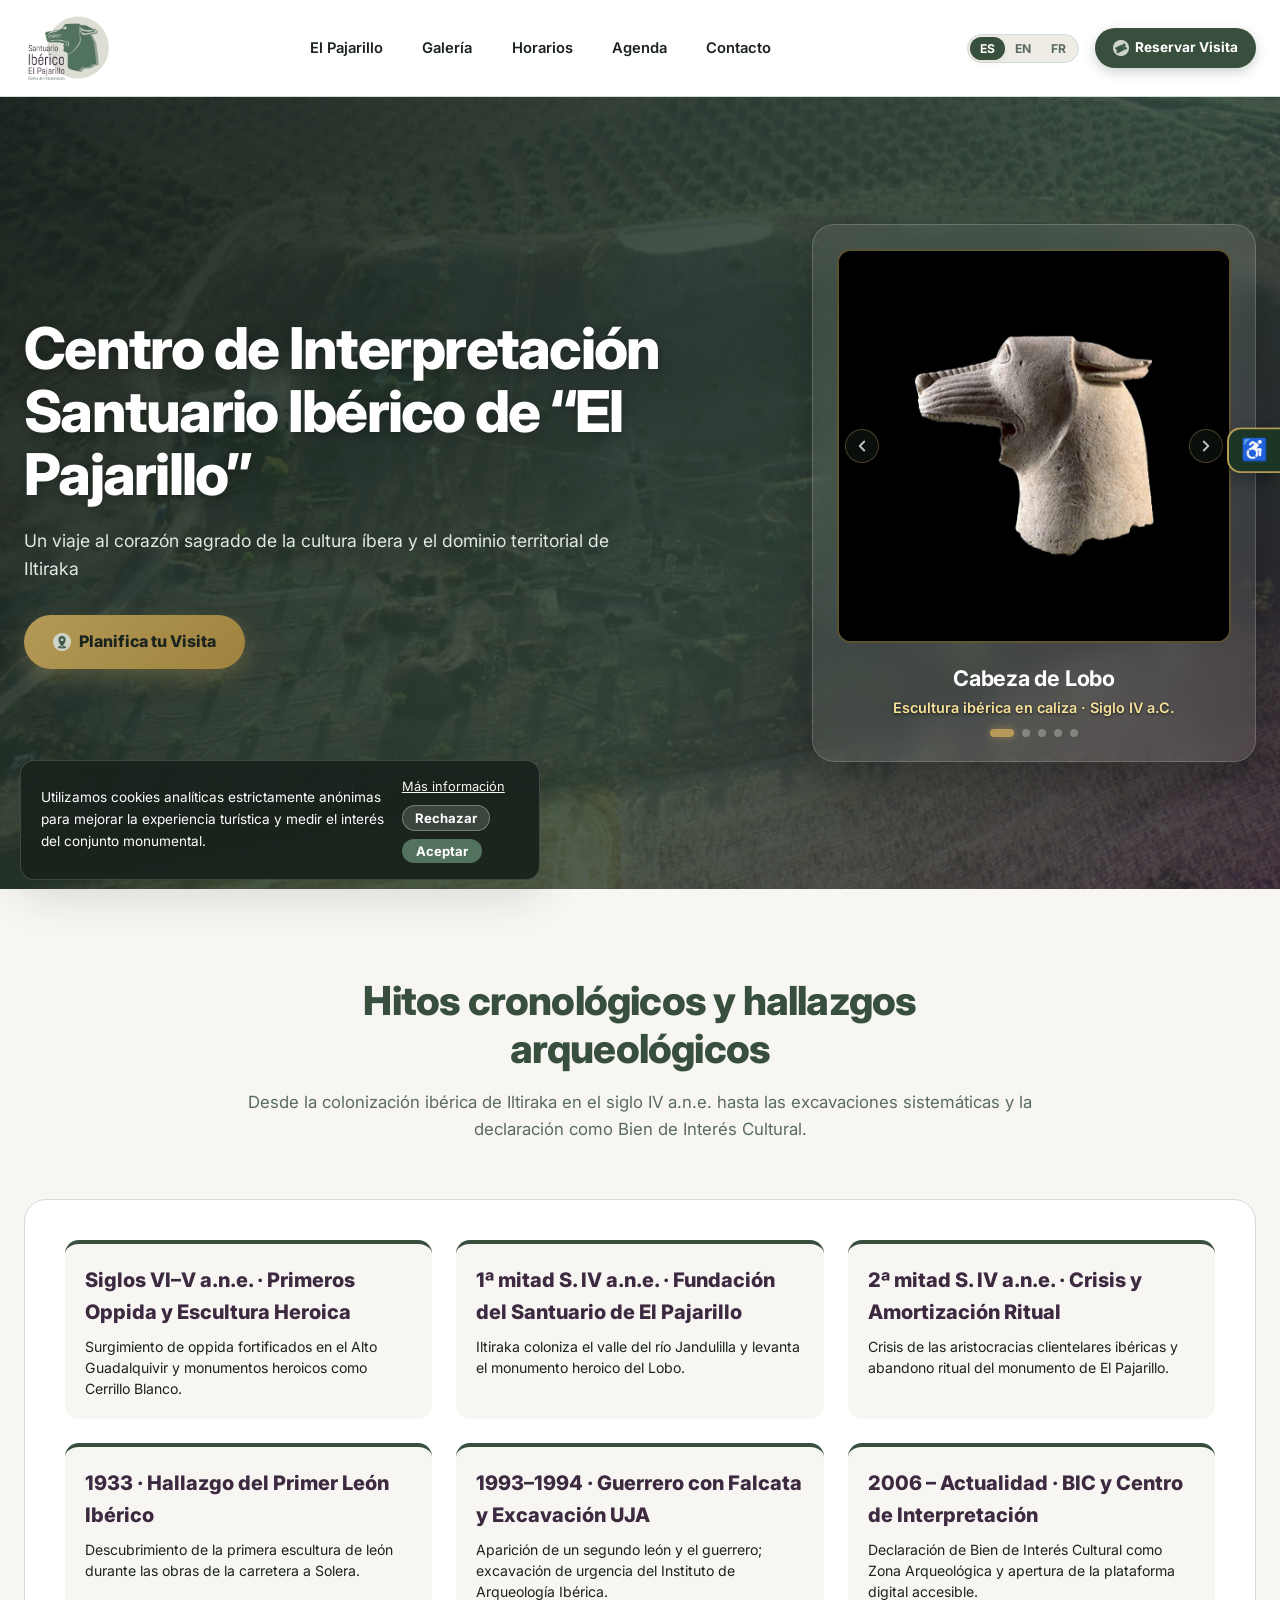
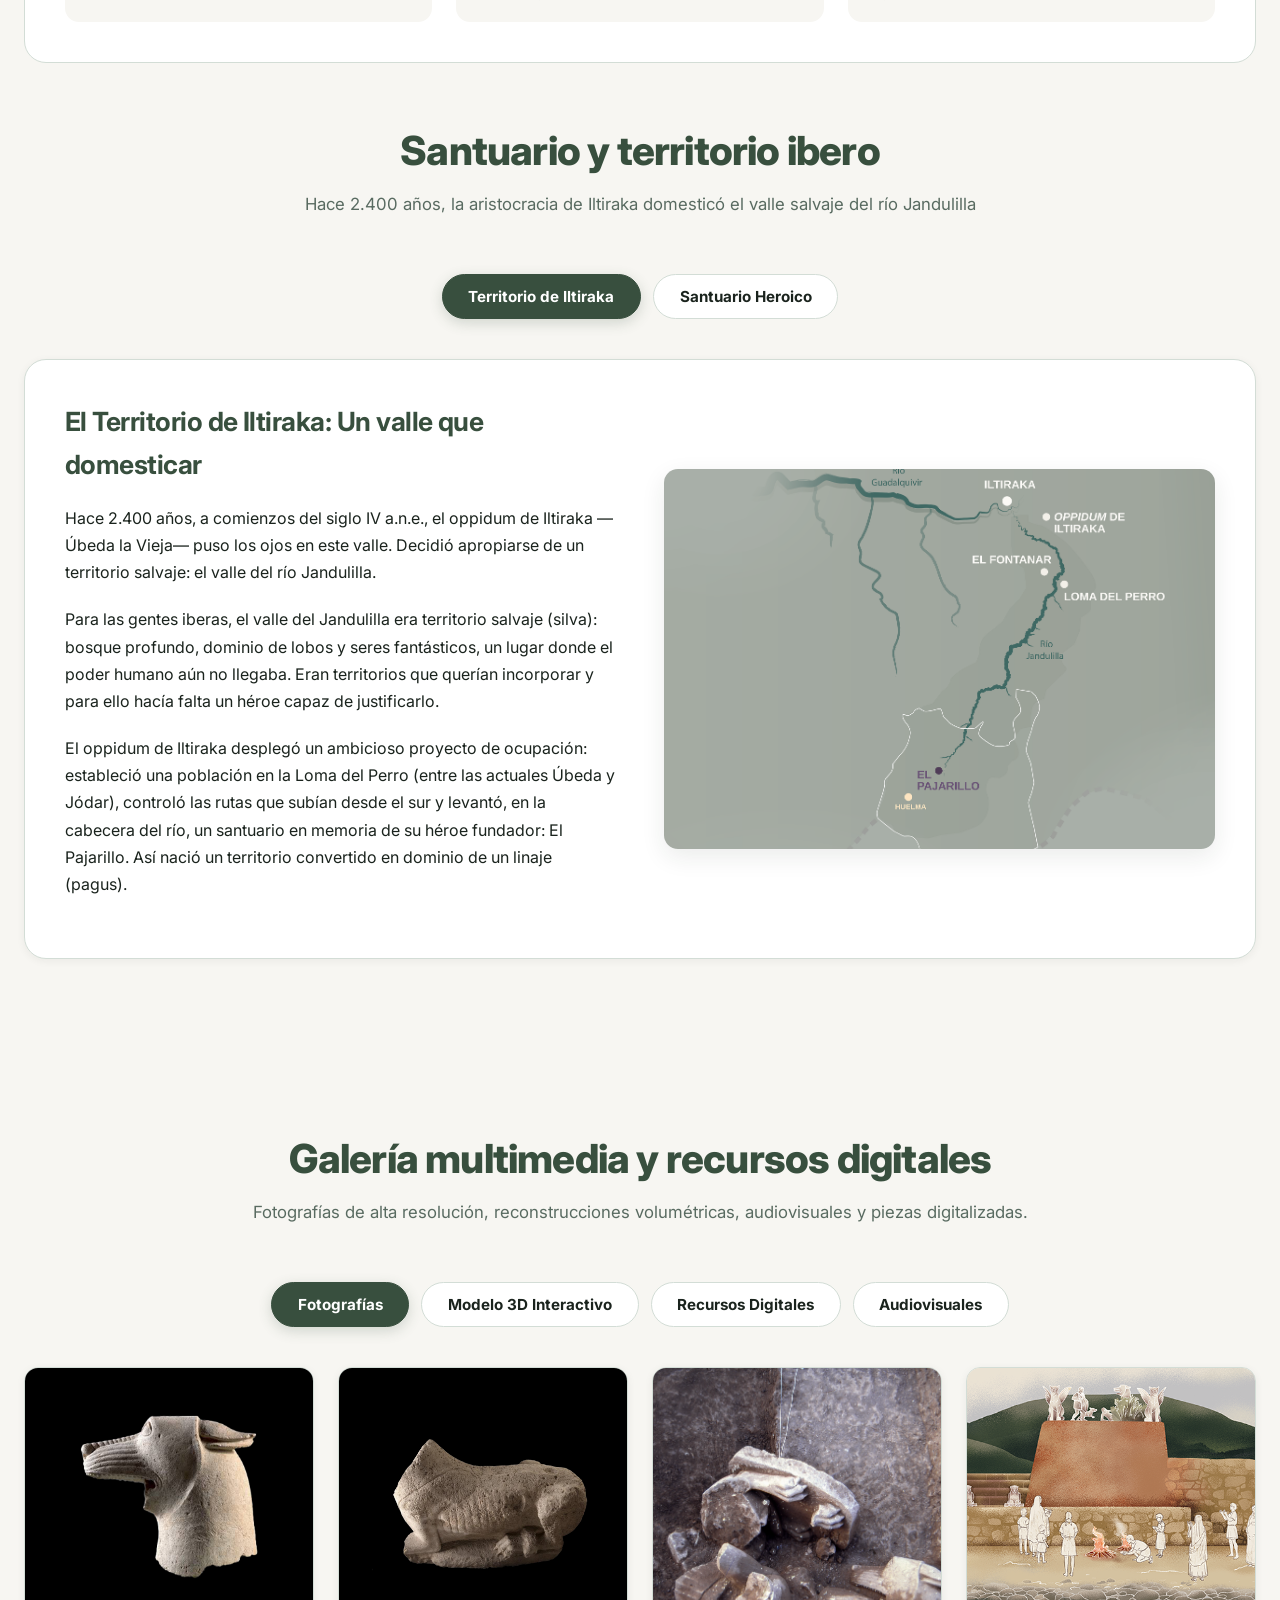
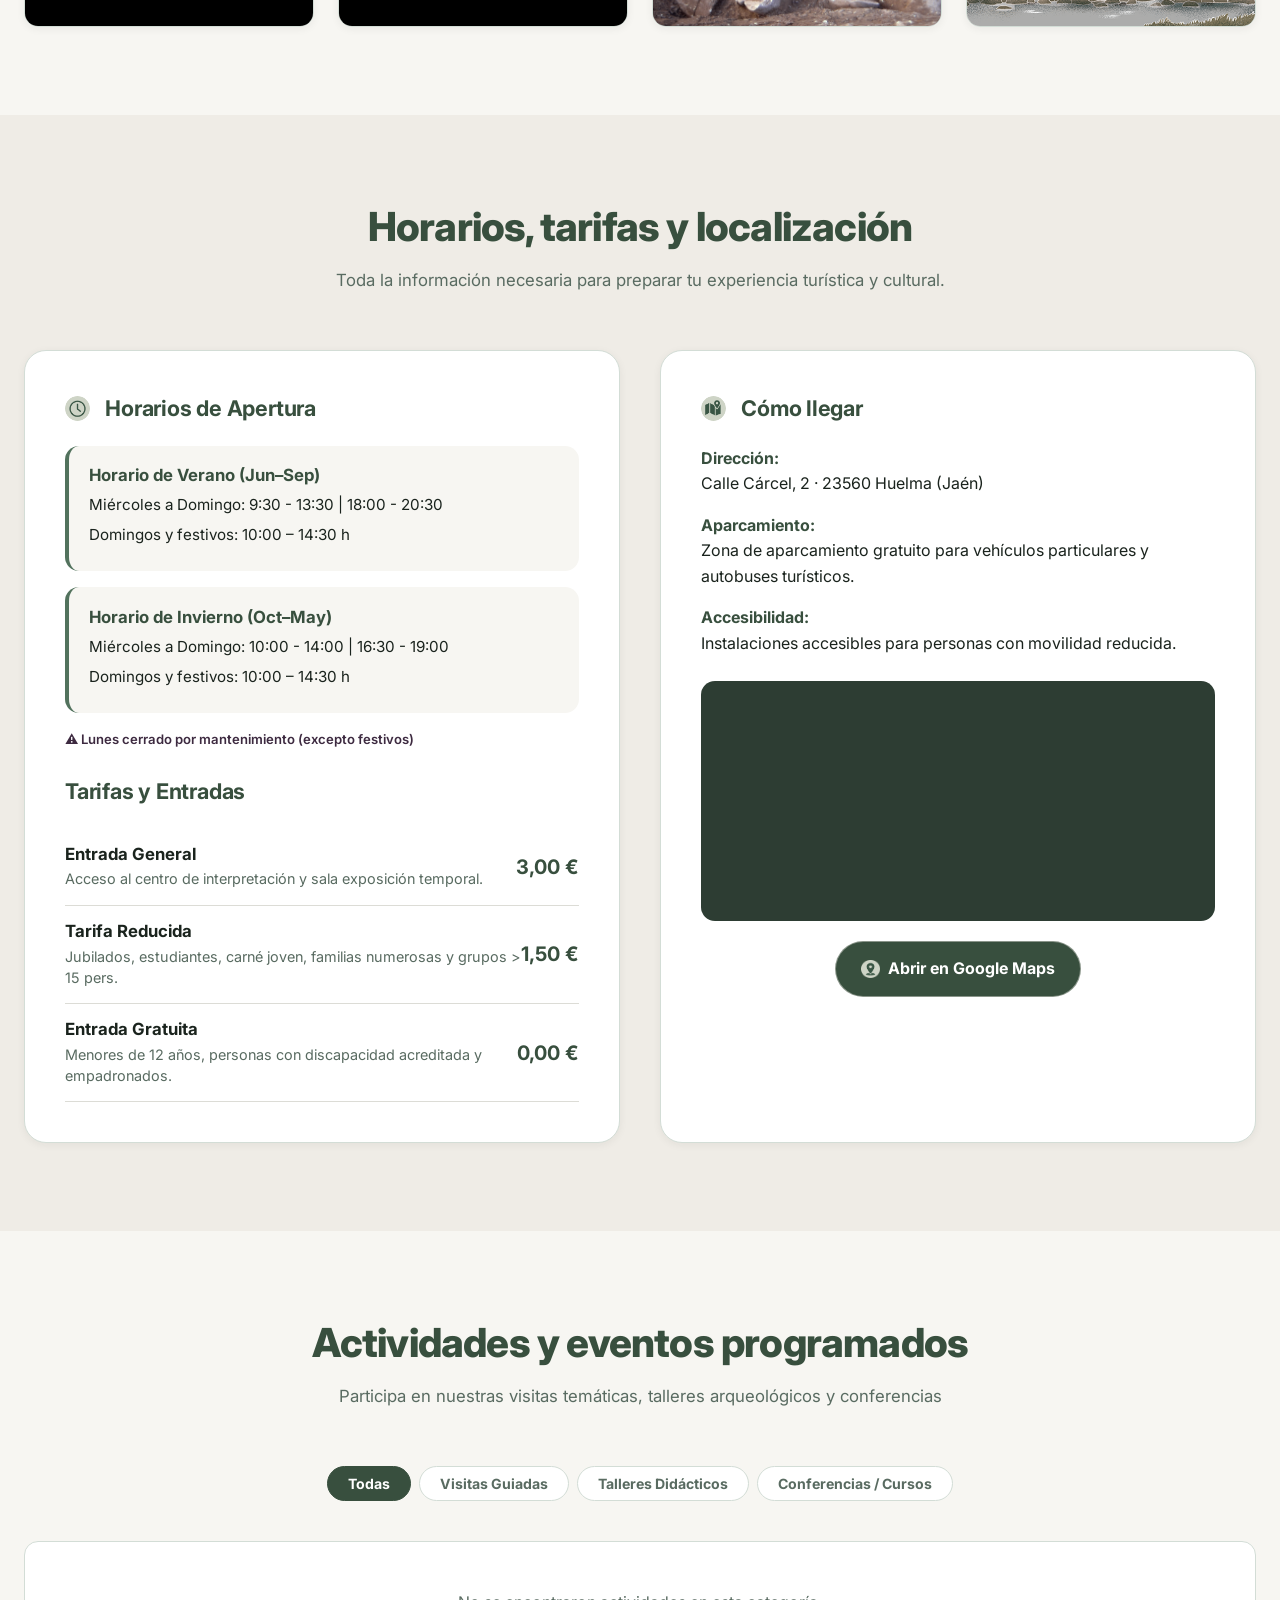
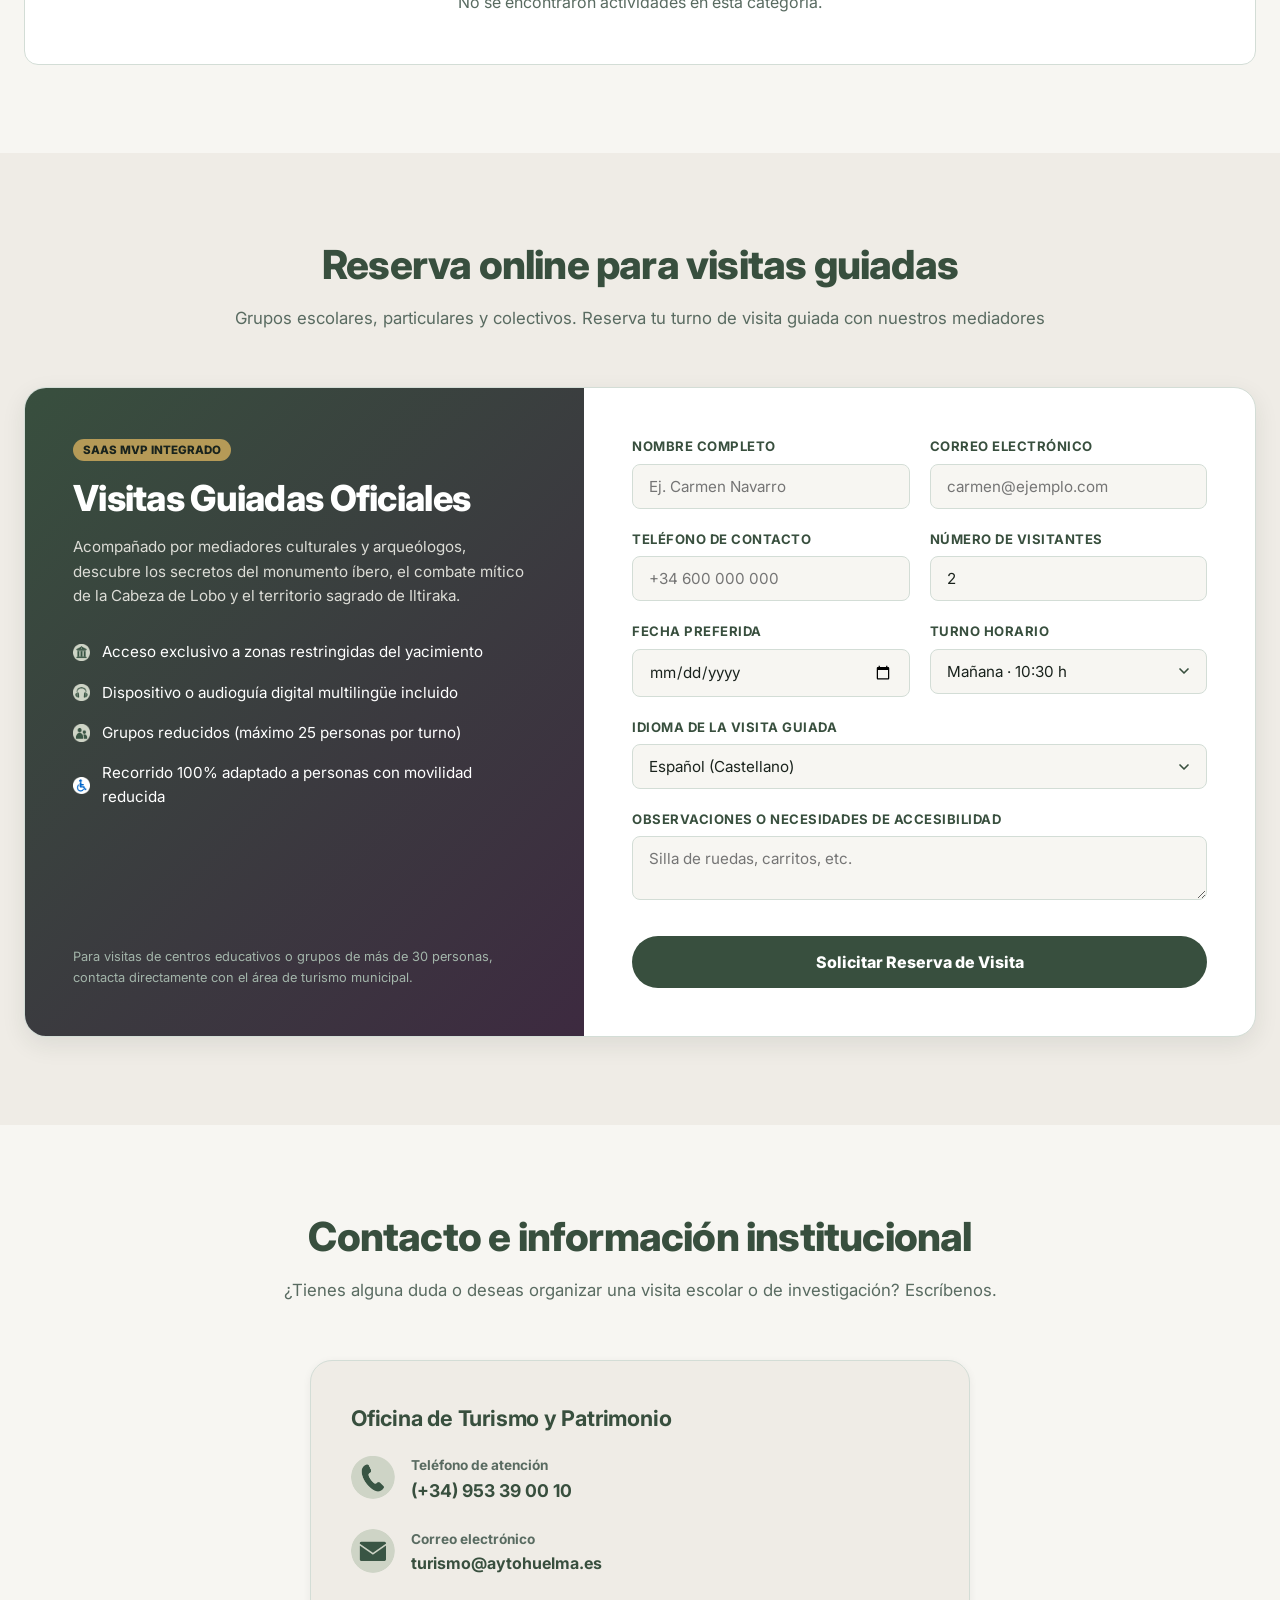
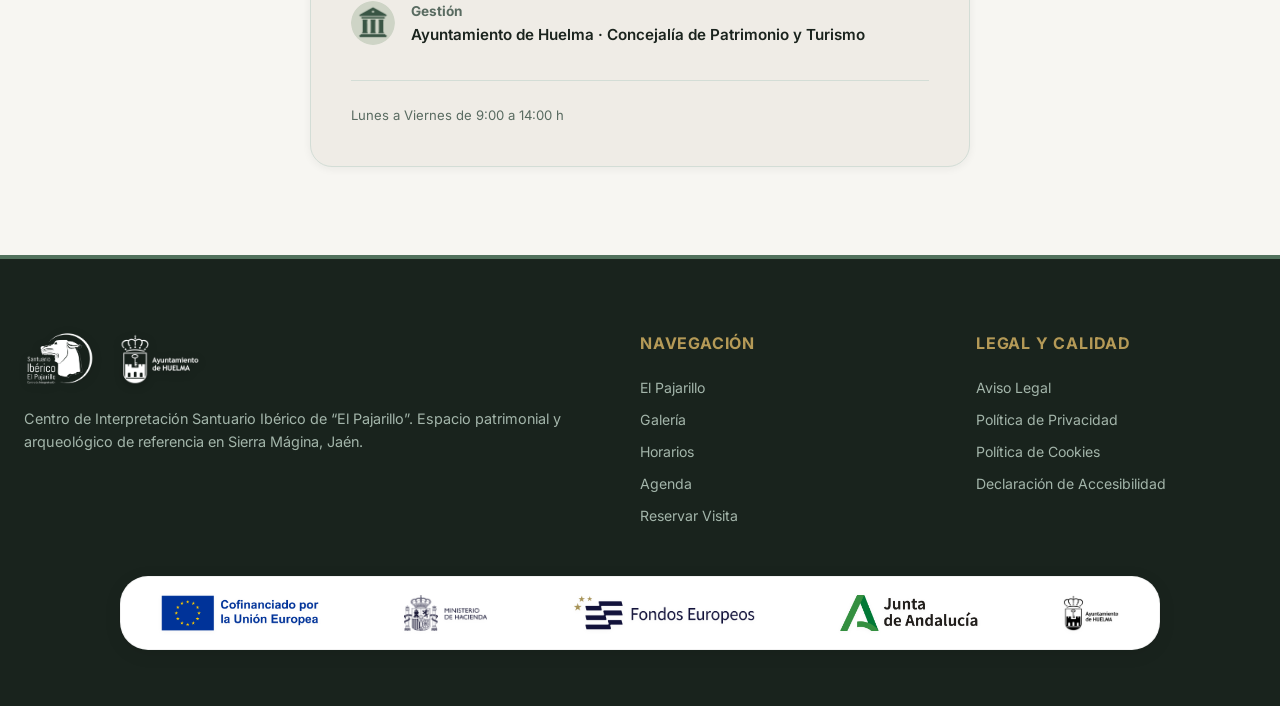
==== index.html @ 388baef0 "feat(cms): anadir edicion de todos los titulos de seccion y corregir mayusculas a formato espanol" ====
<!DOCTYPE html>
<html lang="es">
<head>
  <meta charset="UTF-8">
  <meta name="viewport" content="width=device-width, initial-scale=1.0">
  <title>Centro de Interpretación Santuario Ibérico de “El Pajarillo”</title>
  
  <meta name="description" content="Centro de Interpretación Santuario Ibérico de El Pajarillo. Descubre el célebre monumento del Héroe y el Lobo.">
  <meta name="keywords" content="El Pajarillo, Santuario Ibérico, Huelma, Jaén, Cabeza de Lobo, Arqueología Ibérica, Turismo Sierra Mágina">

  <!-- Favicon Oficial Multidispositivo -->
  <link rel="icon" type="image/svg+xml" href="./assets/images/favicon.svg">
  <link rel="icon" type="image/png" sizes="32x32" href="./assets/images/favicon-32x32.png">
  <link rel="icon" type="image/png" sizes="16x16" href="./assets/images/favicon-16x16.png">
  <link rel="apple-touch-icon" sizes="180x180" href="./assets/images/apple-touch-icon.png">
  <link rel="shortcut icon" href="./favicon.ico">

  <!-- Google Fonts: Barlow Condensed (estilo DIN Condensed corporativo) & Inter -->
  <link rel="preconnect" href="https://fonts.googleapis.com">
  <link rel="preconnect" href="https://fonts.gstatic.com" crossorigin>
  <link href="https://fonts.googleapis.com/css2?family=Barlow+Condensed:ital,wght@0,600;0,700;0,800;1,700&family=Inter:wght@300;400;500;600;700;800&display=swap" rel="stylesheet">

  <!-- QRCode JS CDN para generación de códigos in situ -->
  <script src="https://cdnjs.cloudflare.com/ajax/libs/qrcodejs/1.0.0/qrcode.min.js"></script>

  <!-- Estilos del Manual Corporativo y Accesibilidad Universal -->
  <link rel="stylesheet" href="./css/main.css?v=3.7">
  <link rel="stylesheet" href="./css/accessibility.css?v=3.3">
</head>
<body>

  <!-- Cabecera Principal -->
  <header class="site-header">
    <div class="header-container">
      <a href="#hero" class="brand-logo-link" title="Centro de Interpretación Santuario Ibérico de “El Pajarillo”">
        <img src="./assets/images/logo-pajarillo.png" alt="Logo Santuario Ibérico del Pajarillo" class="header-logo-svg">
      </a>

      <!-- Navegación -->
      <nav>
        <ul class="nav-menu" id="nav-menu">
          <li><a href="#historia" class="nav-link" data-i18n="nav.historia">El Pajarillo</a></li>
          <li style="display: none;"><a href="#puntos" class="nav-link" data-i18n="nav.puntos">Recorrido</a></li>
          <li><a href="#galeria" class="nav-link" data-i18n="nav.galeria">Galería</a></li>
          <li><a href="#horarios" class="nav-link" data-i18n="nav.horarios">Horarios</a></li>
          <li><a href="#agenda" class="nav-link" data-i18n="nav.agenda">Agenda</a></li>
          <li><a href="#contacto" class="nav-link" data-i18n="nav.contacto">Contacto</a></li>
        </ul>
      </nav>

      <!-- Selector de Idioma & CTA -->
      <div class="header-actions">
        <div class="lang-switcher" aria-label="Seleccionar idioma / Select language">
          <button type="button" class="lang-btn active" data-lang="es" onclick="window.pajarilloSetLang &amp;&amp; window.pajarilloSetLang('es')">ES</button>
          <button type="button" class="lang-btn" data-lang="en" onclick="window.pajarilloSetLang &amp;&amp; window.pajarilloSetLang('en')">EN</button>
          <button type="button" class="lang-btn" data-lang="fr" onclick="window.pajarilloSetLang &amp;&amp; window.pajarilloSetLang('fr')">FR</button>
        </div>

        <a href="#reservas" class="btn-book-nav">
          <img src="./assets/icons/icon-ticket.png" alt="" class="btn-icon-custom icon-inline" style="width: 1.15em; height: 1.15em; vertical-align: -0.15em; object-fit: contain;">
          <span data-i18n="nav.reservar">Reservar Visita</span>
        </a>

        <button class="menu-toggle-btn" id="menu-toggle" aria-label="Abrir menú">☰</button>
      </div>
    </div>
  </header>

  <main>
    <!-- ═══════════════════════════════════════════
         HERO SECTION
         ═══════════════════════════════════════════ -->
    <section class="hero-section" id="hero" aria-label="Portada y presentación">
      <div class="hero-bg-media">
        <img src="./assets/images/hero/hero.jpg?v=2" alt="Santuario Ibérico de El Pajarillo y valle del río Jandulilla" class="hero-bg-img">
      </div>
      <div class="hero-overlay"></div>

      <div class="hero-content">
        <div>
          <h1 class="hero-title" data-i18n="hero.title">Centro de Interpretación Santuario Ibérico de “El Pajarillo”</h1>
          <p class="hero-subtitle" data-i18n="hero.subtitle">
            Descubre el legendario santuario monumental ibérico del Héroe y el Lobo, el dominio territorial de Iltiraka y el paisaje ritual del valle del río Jandulilla.
          </p>

          <div class="hero-ctas">
            <a href="#horarios" class="btn-cta-gold">
              <img src="./assets/icons/icon-location.png" alt="Ubicación" class="btn-icon-custom icon-inline" style="width: 1.15em; height: 1.15em; vertical-align: -0.15em; object-fit: contain; display: inline-block; flex-shrink: 0;">
              <span data-i18n="hero.cta_primary">Planifica tu visita</span>
            </a>
          </div>
        </div>

        <!-- Tarjeta destacada: Carrusel de Esculturas y Patrimonio -->
        <div class="hero-card-featured" id="hero-card-carousel" aria-roledescription="carousel" aria-label="Esculturas y elementos destacados de El Pajarillo">
          <div class="hero-carousel-wrap">
            <div class="hero-wolf-img-wrap hero-carousel-viewport">
              <!-- Slide 1: Cabeza de Lobo -->
              <div class="hero-carousel-slide active" data-index="0"
                   data-title="Cabeza de Lobo" data-sub="Escultura ibérica en caliza · Siglo IV a.C."
                   data-title-es="Cabeza de Lobo" data-sub-es="Escultura ibérica en caliza · Siglo IV a.C."
                   data-title-en="The Wolf's Head" data-sub-en="Iberian limestone sculpture · 4th century BC"
                   data-title-fr="La Tête de Loup" data-sub-fr="Sculpture ibérique en calcaire · IVe s. av. J.-C."
                   data-i18n-title="hero.slide_lobo_title" data-i18n-sub="hero.slide_lobo_sub">
                <img src="./assets/images/lobo.png" alt="Escultura Cabeza de Lobo de El Pajarillo" class="hero-wolf-img hero-carousel-img" onerror="this.onerror=null; this.src='./assets/images/lobo.png';">
              </div>
              <!-- Slide 2: León Ibérico -->
              <div class="hero-carousel-slide" data-index="1"
                   data-title="León de El Pajarillo" data-sub="Fiera guardiana del santuario heroico"
                   data-title-es="León de El Pajarillo" data-sub-es="Fiera guardiana del santuario heroico"
                   data-title-en="Lion of El Pajarillo" data-sub-en="Guardian beast of the heroic sanctuary"
                   data-title-fr="Lion d'El Pajarillo" data-sub-fr="Fauve gardien du sanctuaire héroïque"
                   data-i18n-title="hero.slide_leon_title" data-i18n-sub="hero.slide_leon_sub">
                <img src="./assets/images/leon.png" alt="León Ibérico de El Pajarillo" class="hero-carousel-img" onerror="this.onerror=null; this.src='./assets/images/lobo.png';">
              </div>
              <!-- Slide 3: Santuario Heroico -->
              <div class="hero-carousel-slide" data-index="2"
                   data-title="Santuario Heroico" data-sub="Reconstrucción volumétrica del monumento escalonado"
                   data-title-es="Santuario Heroico" data-sub-es="Reconstrucción volumétrica del monumento"
                   data-title-en="Heroic Sanctuary" data-sub-en="Volumetric monument reconstruction"
                   data-title-fr="Sanctuaire Héroïque" data-sub-fr="Reconstitution volumétrique du monument"
                   data-i18n-title="hero.slide_santuario_title" data-i18n-sub="hero.slide_santuario_sub">
                <img src="./assets/images/santuario_ilustracion.png" alt="Reconstrucción del Santuario Heroico de El Pajarillo" class="hero-carousel-img" onerror="this.onerror=null; this.src='./assets/images/lobo.png';">
              </div>
              <!-- Slide 4: Yacimiento Arqueológico -->
              <div class="hero-carousel-slide" data-index="3"
                   data-title="Yacimiento Arqueológico" data-sub="Terrazas excavadas en el valle del Jandulilla"
                   data-title-es="Yacimiento Arqueológico" data-sub-es="Terrazas excavadas en el valle del Jandulilla"
                   data-title-en="Archaeological Site" data-sub-en="Excavated terraces in Jandulilla valley"
                   data-title-fr="Site Archéologique" data-sub-fr="Terrasses excavées dans la vallée du Jandulilla"
                   data-i18n-title="hero.slide_yacimiento_title" data-i18n-sub="hero.slide_yacimiento_sub">
                <img src="./assets/images/arqueologia.png" alt="Yacimiento Arqueológico de El Pajarillo" class="hero-carousel-img" onerror="this.onerror=null; this.src='./assets/images/lobo.png';">
              </div>
              <!-- Slide 5: Territorio de Iltiraka -->
              <div class="hero-carousel-slide" data-index="4"
                   data-title="Territorio de Iltiraka" data-sub="Paisaje sagrado y oppidum protohistórico"
                   data-title-es="Territorio de Iltiraka" data-sub-es="Paisaje sagrado y oppidum protohistórico"
                   data-title-en="Territory of Iltiraka" data-sub-en="Sacred landscape and protohistoric oppidum"
                   data-title-fr="Territoire d'Iltiraka" data-sub-fr="Paysage sacré et oppidum protohistorique"
                   data-i18n-title="hero.slide_iltiraka_title" data-i18n-sub="hero.slide_iltiraka_sub">
                <img src="./assets/images/iltiraka.png" alt="Territorio de Iltiraka y Valle del Jandulilla" class="hero-carousel-img" onerror="this.onerror=null; this.src='./assets/images/lobo.png';">
              </div>
            </div>

            <!-- Botones interactivos de navegación -->
            <button class="hero-carousel-btn prev" id="hero-prev-btn" aria-label="Imagen anterior">
              <svg width="18" height="18" viewBox="0 0 24 24" fill="none" stroke="currentColor" stroke-width="2.5" stroke-linecap="round" stroke-linejoin="round"><polyline points="15 18 9 12 15 6"></polyline></svg>
            </button>
            <button class="hero-carousel-btn next" id="hero-next-btn" aria-label="Siguiente imagen">
              <svg width="18" height="18" viewBox="0 0 24 24" fill="none" stroke="currentColor" stroke-width="2.5" stroke-linecap="round" stroke-linejoin="round"><polyline points="9 18 15 12 9 6"></polyline></svg>
            </button>
          </div>

          <!-- Información y subtítulo dinámico del elemento mostrado -->
          <div class="hero-carousel-info">
            <h2 class="hero-card-title" id="hero-carousel-title" data-i18n="hero.card_title">Cabeza de Lobo</h2>
            <p class="hero-card-sub" id="hero-carousel-sub" data-i18n="hero.card_sub">Escultura ibérica en caliza · Siglo IV a.C.</p>
          </div>

          <!-- Puntos indicadores de navegación (dots) -->
          <div class="hero-carousel-dots" id="hero-carousel-dots" role="tablist" aria-label="Diapositivas del carrusel">
            <button class="hero-dot active" data-index="0" aria-label="1. Cabeza de Lobo"></button>
            <button class="hero-dot" data-index="1" aria-label="2. León Ibérico"></button>
            <button class="hero-dot" data-index="2" aria-label="3. Santuario Heroico"></button>
            <button class="hero-dot" data-index="3" aria-label="4. Yacimiento Arqueológico"></button>
            <button class="hero-dot" data-index="4" aria-label="5. Territorio de Iltiraka"></button>
          </div>
        </div>
      </div>
    </section>

    <!-- ═══════════════════════════════════════════
         SECCIÓN 1: HISTORIA, ARQUITECTURA Y ARTE
         ═══════════════════════════════════════════ -->
    <section class="section" id="historia" aria-label="Historia, arquitectura y arte">
      <div class="container">
        <!-- Hitos cronológicos del conjunto (Primero) -->
        <div id="sec-cronologia">
          <div class="section-header">
            <h2 class="section-title" data-i18n="historia.timeline.title">Hitos cronológicos y hallazgos arqueológicos</h2>
            <p class="section-subtitle" data-i18n="historia.timeline.subtitle">
              Desde la colonización ibérica de Iltiraka en el siglo IV a.n.e. hasta las excavaciones sistemáticas y la declaración como Bien de Interés Cultural.
            </p>
          </div>

          <div class="timeline-wrap" style="margin-top: 1.5rem; margin-bottom: 4rem;">
            <div class="timeline-grid">
              <div class="timeline-card">
                <div class="timeline-year" data-i18n="historia.timeline.events.0.year">Siglos VI–V a.n.e.</div>
                <div class="timeline-desc" data-i18n="historia.timeline.events.0.text">Surgen los primeros oppida fortificados en el Alto Guadalquivir (Puente Tablas) y las esculturas de linajes heroicos (Cerrillo Blanco, Porcuna).</div>
              </div>
              <div class="timeline-card">
                <div class="timeline-year" data-i18n="historia.timeline.events.1.year">1ª mitad S. IV a.n.e.</div>
                <div class="timeline-desc" data-i18n="historia.timeline.events.1.text">El oppidum de Iltiraka coloniza el valle del Jandulilla y erige el Santuario Heroico de El Pajarillo y el conjunto escultórico del Lobo.</div>
              </div>
              <div class="timeline-card">
                <div class="timeline-year" data-i18n="historia.timeline.events.2.year">2ª mitad S. IV a.n.e.</div>
                <div class="timeline-desc" data-i18n="historia.timeline.events.2.text">Crisis de las aristocracias clientelares ibéricas: el santuario de El Pajarillo es ritualmente amortizado, destruido y abandonado.</div>
              </div>
              <div class="timeline-card">
                <div class="timeline-year" data-i18n="historia.timeline.events.3.year">1933</div>
                <div class="timeline-desc" data-i18n="historia.timeline.events.3.text">Aparece la primera escultura de un león ibérico durante las obras de la carretera que une Solera con la N-324.</div>
              </div>
              <div class="timeline-card">
                <div class="timeline-year" data-i18n="historia.timeline.events.4.year">1993–1994</div>
                <div class="timeline-desc" data-i18n="historia.timeline.events.4.text">Hallazgo de un nuevo león y figura con falcata. Excavación de urgencia por Manuel Molinos, Arturo Ruiz, Teresa Chapa y Juan Pereira.</div>
              </div>
              <div class="timeline-card">
                <div class="timeline-year" data-i18n="historia.timeline.events.5.year">2006 – Actualidad</div>
                <div class="timeline-desc" data-i18n="historia.timeline.events.5.text">Decreto 12/2006: Declaración de Bien de Interés Cultural (BIC) como Zona Arqueológica e inauguración del Centro de Interpretación.</div>
              </div>
            </div>
          </div>
        </div>

        <!-- Patrimonio Milenario: Santuario y Territorio Íbero -->
        <div id="sec-patrimonio">
          <div class="section-header">
            <h2 class="section-title" data-i18n="historia.title">Santuario y territorio ibero</h2>
            <p class="section-subtitle" data-i18n="historia.subtitle">
              Hace 2.400 años, la aristocracia de Iltiraka domesticó el valle salvaje del río Jandulilla
            </p>
          </div>

            <!-- Pestañas temáticas (Orden: 1º Territorio de Iltiraka, 2º Santuario Heroico, 3º Paisaje Sagrado y Ritual - Opcional/Deshabilitada por defecto) -->
          <div class="tabs-nav history-tabs">
            <button class="tab-btn active" data-tab="iltiraka" data-i18n="historia.tab_iltiraka">Territorio de Iltiraka</button>
            <button class="tab-btn" data-tab="iberico" data-i18n="historia.tab_iberico">Santuario Heroico</button>
            <button class="tab-btn" data-tab="fontanar" data-i18n="historia.tab_fontanar" style="display: none;">Paisaje Sagrado y Ritual</button>
          </div>

          <!-- Tab 1: Territorio de Iltiraka (Activo por defecto) -->
          <div class="tab-content history-pane active" id="tab-iltiraka">
            <div class="story-grid">
              <div class="story-text">
                <h3 data-i18n="historia.iltiraka_content.title">El Territorio de Iltiraka: Un valle que domesticar</h3>
                <div class="story-body" data-i18n="historia.iltiraka_content.body">
                  <p>Hace 2.400 años, a comienzos del siglo IV a.n.e., el oppidum de Iltiraka —Úbeda la Vieja— puso los ojos en este valle. Decidió apropiarse de un territorio salvaje: el valle del río Jandulilla.</p>
                  <p>Para las gentes iberas, el valle del Jandulilla era territorio salvaje (silva): bosque profundo, dominio de lobos y seres fantásticos, un lugar donde el poder humano aún no llegaba. Eran territorios que querían incorporar y para ello hacía falta un héroe capaz de justificarlo.</p>
                  <p>El oppidum de Iltiraka desplegó un ambicioso proyecto de ocupación: estableció una población en la Loma del Perro (entre las actuales Úbeda y Jódar), controló las rutas que subían desde el sur y levantó, en la cabecera del río, un santuario en memoria de su héroe fundador: El Pajarillo. Así nació un territorio convertido en dominio de un linaje (pagus).</p>
                </div>
              </div>
              <div class="story-media">
                <img id="img-tab-iltiraka" src="./assets/images/iltiraka.png" alt="Entorno territorial y paisaje del valle del río Jandulilla">
              </div>
            </div>
          </div>

          <!-- Tab 2: Santuario Heroico -->
          <div class="tab-content history-pane" id="tab-iberico">
            <div class="story-grid">
              <div class="story-text">
                <h3 data-i18n="historia.iberico_content.title">El Santuario Heroico de El Pajarillo (Siglo IV a.n.e.)</h3>
                <div class="story-body" data-i18n="historia.iberico_content.body">
                  <p>Ubicado estratégicamente sobre una loma dominante en el valle del río Jandulilla, el Santuario Ibérico de El Pajarillo constituye uno de los hallazgos arqueológicos más trascendentales de la protohistoria peninsular (c. 350 a.n.e.).</p>
                  <p>El monumento conmemorativo fue concebido como un gran escenario escalonado en tres terrazas de mampostería y sillares labrados para la apoteosis o heroización de un príncipe o aristócrata oretano. En su cima se alzaba el célebre conjunto escultórico que escenificaba el combate mítico entre un joven aristócrata y una fiera salvaje: la portentosa Cabeza de Lobo, escoltada por leones protectores y grifos alados, símbolo de poder, valor y trascendencia de la cultura ibérica.</p>
                </div>
              </div>
              <div class="story-media">
                <img id="img-tab-iberico" src="./assets/images/arqueologia.png" alt="Yacimiento arqueológico del Santuario Heroico de El Pajarillo">
              </div>
            </div>
          </div>

          <!-- Tab 3: Paisaje Sagrado y Ritual (Opcional/Deshabilitada por defecto) -->
          <div class="tab-content history-pane" id="tab-fontanar" style="display: none;">
            <div class="story-grid">
              <div class="story-text">
                <h3 data-i18n="historia.fontanar_content.title">Un Paisaje Sagrado: El camino ritual y El Fontanar</h3>
                <div class="story-body" data-i18n="historia.fontanar_content.body">
                  <p>Los estudios más recientes proponen que Iltiraka no solo tomó el valle: lo hizo sagrado. Junto al río Jandulilla levantó dos grandes lugares de culto: el santuario de El Pajarillo y el monumento de El Fontanar —con su escena de una unión divina, única en el mundo ibero—, enlazados por un camino ritual.</p>
                  <p>Recorrerlo rememoraba el viaje del héroe fundador al mundo de los muertos, y todo el valle quedaba consagrado como territorio sagrado del linaje aristocrático.</p>
                </div>
              </div>
              <div class="story-media">
                <img id="img-tab-fontanar" src="./assets/images/santuario_ilustracion.png" alt="Centro de Interpretación y recreación del camino ritual">
              </div>
            </div>
          </div>
        </div>
      </div>
    </section>

    <!-- ═══════════════════════════════════════════
         SECCIÓN 2: PUNTOS DE VISITA & QR (ESTILO JÓDAR)
         ═══════════════════════════════════════════ -->
    <section class="section section-alt" id="puntos" aria-label="Puntos de información y exposición" style="display: none;">
      <div class="container">
        <div class="section-header">
          <h2 class="section-title" data-i18n="puntos.title">Recorrido y puntos clave</h2>
          <p class="section-subtitle" data-i18n="puntos.subtitle">
            Escanea los códigos QR situados en las salas y en el yacimiento para escuchar la audioguía y visualizar los modelos digitales.
          </p>
        </div>

        <!-- Renderizado dinámico desde data/paneles.json -->
        <div class="panels-grid" id="panels-container">
          <!-- Inyectado por app.js -->
        </div>
      </div>
    </section>

    <!-- ═══════════════════════════════════════════
         SECCIÓN 3: GALERÍA Y RECURSOS DIGITALES (FONDO AUDIOVISUAL)
         ═══════════════════════════════════════════ -->
    <section class="section" id="galeria" aria-label="Galería y recursos multimedia">
      <div class="container">
        <div class="section-header">
          <h2 class="section-title" data-i18n="galeria.title">Galería multimedia y recursos digitales</h2>
          <p class="section-subtitle" data-i18n="galeria.subtitle">
            Fotografías de alta resolución, reconstrucciones volumétricas, audiovisuales y piezas digitalizadas.
          </p>
        </div>

        <!-- Tabs de galería -->
        <div class="tabs-nav gallery-tabs">
          <button class="tab-btn active" data-tab="fotos" id="gallery-tab-btn-fotos">
            <span data-i18n="galeria.tab_fotos">Fotografías</span>
          </button>
          <button class="tab-btn" data-tab="modelo3d" id="gallery-tab-btn-modelo3d">
            <span data-i18n="galeria.tab_modelo3d">Modelo 3D Interactivo</span>
          </button>
          <button class="tab-btn" data-tab="recursos" id="gallery-tab-btn-recursos">
            <span data-i18n="galeria.tab_recursos">Recursos Digitales</span>
          </button>
          <button class="tab-btn" data-tab="videos" id="gallery-tab-btn-videos">
            <span data-i18n="galeria.tab_videos">Audiovisuales</span>
          </button>
        </div>

        <!-- Paneles de Galería -->
        <div class="gallery-pane active" id="tab-fotos">
          <div class="gallery-grid" id="gallery-photos"></div>
        </div>

        <!-- Panel Modelo 3D Interactivo (Sketchfab) -->
        <div class="gallery-pane" id="tab-modelo3d">
          <div id="gallery-3d"></div>
        </div>

        <div class="gallery-pane" id="tab-recursos">
          <div class="resources-grid" id="gallery-resources"></div>
        </div>

        <div class="gallery-pane" id="tab-videos">
          <div id="gallery-videos"></div>
        </div>
      </div>
    </section>

    <!-- ═══════════════════════════════════════════
         SECCIÓN 4: HORARIOS, TARIFAS Y LOCALIZACIÓN
         ═══════════════════════════════════════════ -->
    <section class="section section-alt" id="horarios" aria-label="Horarios y localización">
      <div class="container">
        <div class="section-header">
          <h2 class="section-title" data-i18n="horarios.title">Horarios, tarifas y localización</h2>
          <p class="section-subtitle" data-i18n="horarios.subtitle">
            Toda la información necesaria para preparar tu experiencia turística y cultural.
          </p>
        </div>

        <div class="visit-grid">
          <!-- Columna 1: Horarios y Tarifas -->
          <div class="visit-card">
            <h3 class="visit-card-title"><img src="./assets/icons/icon-clock.png" alt="" class="title-icon-custom icon-inline" style="width: 1.15em; height: 1.15em; vertical-align: -0.15em; object-fit: contain;"> <span data-i18n="horarios.horarios_title">Horarios de Apertura</span></h3>
            
            <div class="hours-block">
              <h4 data-i18n="horarios.temporada_alta">Horario de Verano (Jun–Sep)</h4>
              <div class="hours-row">
                <span data-i18n="horarios.alta_dias">Martes a Sábado: 10:00 – 14:00 h y 17:30 – 20:30 h</span>
              </div>
              <div class="hours-row">
                <span data-i18n="horarios.alta_dom">Domingos y festivos: 10:00 – 14:30 h</span>
              </div>
            </div>

            <div class="hours-block">
              <h4 data-i18n="horarios.temporada_baja">Horario de Invierno (Oct–May)</h4>
              <div class="hours-row">
                <span data-i18n="horarios.baja_dias">Martes a Sábado: 10:00 – 14:00 h y 16:00 – 18:30 h</span>
              </div>
              <div class="hours-row">
                <span data-i18n="horarios.baja_dom">Domingos y festivos: 10:00 – 14:00 h</span>
              </div>
            </div>

            <p style="font-size: 0.82rem; color: var(--c-accent-purple); font-weight: 600; margin-bottom: 1.5rem;" data-i18n="horarios.aviso_lunes">
              ⚠️ Lunes cerrado por mantenimiento (excepto festivos)
            </p>

            <h3 class="visit-card-title" style="margin-top: 1rem;" data-i18n="horarios.tarifas_title">Tarifas de Entrada</h3>
            
            <div class="tarifa-item">
              <div class="tarifa-info">
                <h4 data-i18n="horarios.tarifa_general">Entrada General</h4>
                <p data-i18n="horarios.tarifa_general_desc">Acceso al centro de interpretación y sala exposición temporal.</p>
              </div>
              <div class="tarifa-price" data-i18n="horarios.tarifa_general_price">3,00 €</div>
            </div>

            <div class="tarifa-item">
              <div class="tarifa-info">
                <h4 data-i18n="horarios.tarifa_reducida">Entrada Reducida</h4>
                <p data-i18n="horarios.tarifa_reducida_desc">Jubilados, estudiantes menores de 25 años, grupos >10 personas.</p>
              </div>
              <div class="tarifa-price" data-i18n="horarios.tarifa_reducida_price">1,50 €</div>
            </div>

            <div class="tarifa-item">
              <div class="tarifa-info">
                <h4 data-i18n="horarios.tarifa_gratuita">Entrada Gratuita</h4>
                <p data-i18n="horarios.tarifa_gratuita_desc">Menores de 12 años, personas con discapacidad acreditada y empadronados.</p>
              </div>
              <div class="tarifa-price" data-i18n="horarios.tarifa_gratuita_price">0,00 €</div>
            </div>
          </div>

          <!-- Columna 2: Localización y Cómo Llegar -->
          <div class="visit-card">
            <h3 class="visit-card-title"><img src="./assets/icons/icon-map.png" alt="" class="title-icon-custom icon-inline" style="width: 1.15em; height: 1.15em; vertical-align: -0.15em; object-fit: contain;"> <span data-i18n="horarios.localizacion_title">Cómo llegar</span></h3>
            
            <div style="display: flex; flex-direction: column; gap: 1rem; margin-bottom: 1.5rem;">
              <div>
                <strong style="color: var(--c-primary); display: block;" data-i18n="horarios.direccion_label">Dirección:</strong>
                <span data-i18n="horarios.direccion_val">Calle Cárcel, 2 · 23560 Huelma (Jaén)</span>
              </div>
              <div>
                <strong style="color: var(--c-primary); display: block;" data-i18n="horarios.parking_label">Aparcamiento:</strong>
                <span data-i18n="horarios.parking_val">Zona de aparcamiento gratuito para vehículos particulares y autobuses turísticos.</span>
              </div>
              <div>
                <strong style="color: var(--c-primary); display: block;" data-i18n="horarios.accesibilidad_label">Accesibilidad:</strong>
                <span data-i18n="horarios.accesibilidad_val">Instalaciones accesibles para personas con movilidad reducida.</span>
              </div>
            </div>

            <!-- Mapa Interactivo Integrado (OpenStreetMap / Carto) -->
            <div class="map-card-wrapper">
              <iframe 
                id="osm-map-iframe"
                title="Mapa de localización de El Pajarillo"
                width="100%" 
                height="100%" 
                frameborder="0" 
                scrolling="no" 
                marginheight="0" 
                marginwidth="0" 
                src="https://www.openstreetmap.org/export/embed.html?bbox=-3.4655%2C37.6485%2C-3.4580%2C37.6525&amp;layer=mapnik&amp;marker=37.65045%2C-3.46178" 
                style="border: 0; width: 100%; height: 100%;">
              </iframe>
            </div>

            <div style="text-align: center; margin-top: 1.25rem;">
              <a href="https://maps.google.com/?q=Calle+C%C3%A1rcel,+2,+23560+Huelma,+Ja%C3%A9n" id="btn-google-maps" target="_blank" rel="noopener" class="btn-cta-outline" style="background: var(--c-primary); color: white; display: inline-flex; align-items: center; gap: 8px;">
                <img src="./assets/icons/icon-location.png" alt="Ubicación" class="btn-icon-custom icon-inline" style="width: 1.15em; height: 1.15em; vertical-align: -0.15em; object-fit: contain; display: inline-block; flex-shrink: 0;">
                <span data-i18n="horarios.abrir_mapa">Abrir en Google Maps</span>
              </a>
            </div>
          </div>
        </div>
      </div>
    </section>

    <!-- ═══════════════════════════════════════════
         SECCIÓN 5: AGENDA DE ACTIVIDADES
         ═══════════════════════════════════════════ -->
    <section class="section" id="agenda" aria-label="Agenda de actividades programadas">
      <div class="container">
        <div class="section-header">
          <h2 class="section-title" data-i18n="agenda.title">Actividades y eventos programados</h2>
          <p class="section-subtitle" data-i18n="agenda.subtitle">
            Conoce los talleres didácticos, visitas teatralizadas y conferencias organizadas por el Ayuntamiento.
          </p>
        </div>

        <!-- Filtros de categoría -->
        <div class="agenda-filters">
          <button class="filter-btn active" data-filter="todos" data-i18n="agenda.filtro_todos">Todas</button>
          <button class="filter-btn" data-filter="visitas" data-i18n="agenda.filtro_visitas">Visitas Guiadas</button>
          <button class="filter-btn" data-filter="talleres" data-i18n="agenda.filtro_talleres">Talleres Didácticos</button>
          <button class="filter-btn" data-filter="conferencias" data-i18n="agenda.filtro_conferencias">Conferencias / Cursos</button>
        </div>

        <!-- Listado dinámico de actividades -->
        <div class="agenda-grid" id="agenda-container">
          <!-- Inyectado por agenda.js -->
        </div>
      </div>
    </section>

    <!-- ═══════════════════════════════════════════
         SECCIÓN 6: MÓDULO DE RESERVAS ONLINE (SaaS MVP)
         ═══════════════════════════════════════════ -->
    <section class="section section-alt" id="reservas" aria-label="Reservas online para visitas guiadas">
      <div class="container">
        <div class="section-header">
          <h2 class="section-title" data-i18n="reservas.title">Reserva online para visitas guiadas</h2>
          <p class="section-subtitle" data-i18n="reservas.subtitle">
            Plataforma digital integrada para la gestión anticipada de visitas de particulares y grupos.
          </p>
        </div>

        <div class="booking-container">
          <!-- Columna Izquierda: Información y ventajas -->
          <div class="booking-hero-pane">
            <div>
              <span style="background: var(--c-accent-gold); color: #19231D; font-size: 0.72rem; font-weight: 800; padding: 4px 10px; border-radius: 999px; text-transform: uppercase;" data-i18n="reservas.badge_mvp">SaaS MVP Integrado</span>
              <h3 style="margin-top: 1rem;" data-i18n="reservas.info_title">Visitas Guiadas Oficiales</h3>
              <p style="color: #DCDCD6; font-size: 0.95rem; line-height: 1.6;" data-i18n="reservas.info_desc">
                Acompañado por mediadores culturales y arqueólogos, descubre los secretos del monumento íbero, el combate mítico de la Cabeza de Lobo y el territorio sagrado de Iltiraka.
              </p>

              <ul class="booking-perks">
                <li class="booking-perk-item">
                  <img src="./assets/icons/icon-temple.png" alt="" class="btn-icon-custom icon-inline" style="width: 1.15em; height: 1.15em; vertical-align: -0.15em; object-fit: contain;">
                  <span data-i18n="reservas.perk_1">Acceso exclusivo a zonas restringidas del yacimiento</span>
                </li>
                <li class="booking-perk-item">
                  <img src="./assets/icons/icon-audioguide.png" alt="" class="btn-icon-custom icon-inline" style="width: 1.15em; height: 1.15em; vertical-align: -0.15em; object-fit: contain;">
                  <span data-i18n="reservas.perk_2">Dispositivo o audioguía digital multilingüe incluido</span>
                </li>
                <li class="booking-perk-item">
                  <img src="./assets/icons/icon-groups.png" alt="" class="btn-icon-custom icon-inline" style="width: 1.15em; height: 1.15em; vertical-align: -0.15em; object-fit: contain;">
                  <span data-i18n="reservas.perk_3">Grupos reducidos (máximo 25 personas por turno)</span>
                </li>
                <li class="booking-perk-item">
                  <img src="./assets/icons/icon-accessible.png" alt="" class="btn-icon-custom icon-inline" style="width: 1.15em; height: 1.15em; vertical-align: -0.15em; object-fit: contain;">
                  <span data-i18n="reservas.perk_4">Recorrido 100% adaptado a personas con movilidad reducida</span>
                </li>
              </ul>
            </div>

            <div style="font-size: 0.8rem; color: #A3B5AA;" data-i18n="reservas.info_note">
              Para visitas de centros educativos o grupos de más de 30 personas, contacta directamente con el área de turismo municipal.
            </div>
          </div>

          <!-- Columna Derecha: Formulario de reserva -->
          <div class="booking-form-pane">
            <form id="tour-booking-form">
              <div class="form-grid-2">
                <div class="form-field">
                  <label for="b-name" data-i18n="reservas.form_nombre">Nombre completo</label>
                  <input type="text" id="b-name" class="form-input" required placeholder="Ej. Carmen Navarro">
                </div>
                <div class="form-field">
                  <label for="b-email" data-i18n="reservas.form_email">Correo electrónico</label>
                  <input type="email" id="b-email" class="form-input" required placeholder="carmen@ejemplo.com">
                </div>
              </div>

              <div class="form-grid-2">
                <div class="form-field">
                  <label for="b-phone" data-i18n="reservas.form_telefono">Teléfono de contacto</label>
                  <input type="tel" id="b-phone" class="form-input" required placeholder="+34 600 000 000">
                </div>
                <div class="form-field">
                  <label for="b-people" data-i18n="reservas.form_personas">Número de visitantes</label>
                  <input type="number" id="b-people" class="form-input" min="1" max="25" value="2" required>
                </div>
              </div>

              <div class="form-grid-2">
                <div class="form-field">
                  <label for="b-date" data-i18n="reservas.form_fecha">Fecha preferida</label>
                  <input type="date" id="b-date" class="form-input" required>
                </div>
                <div class="form-field">
                  <label for="b-time" data-i18n="reservas.form_hora">Turno horario</label>
                  <select id="b-time" class="form-select">
                    <option value="10:30" data-i18n="reservas.time_morning_1">Mañana · 10:30 h</option>
                    <option value="12:00" data-i18n="reservas.time_morning_2">Mañana · 12:00 h</option>
                    <option value="17:00" data-i18n="reservas.time_afternoon_1">Tarde · 17:00 h</option>
                    <option value="18:30" data-i18n="reservas.time_afternoon_2">Tarde · 18:30 h</option>
                  </select>
                </div>
              </div>

              <div class="form-field">
                <label for="b-lang" data-i18n="reservas.form_idioma">Idioma de la visita</label>
                <select id="b-lang" class="form-select">
                  <option value="es">Español (Castellano)</option>
                  <option value="en">English (Inglés)</option>
                  <option value="fr">Français (Francés)</option>
                </select>
              </div>

              <div class="form-field">
                <label for="b-notes" data-i18n="reservas.form_notas">Observaciones o necesidades especiales</label>
                <textarea id="b-notes" class="form-textarea" rows="2" placeholder="Silla de ruedas, carritos, etc."></textarea>
              </div>

              <button type="submit" class="btn-submit-booking" data-i18n="reservas.form_submit">
                Solicitar Reserva de Visita
              </button>
            </form>

            <div id="booking-success-msg" style="display: none; text-align: center; padding: 2rem; background: #E8F5E9; border-radius: var(--radius-md); border: 1.5px solid var(--c-success);">
              <span style="font-size: 2.5rem;">✅</span>
              <h4 style="color: var(--c-success); font-size: 1.4rem; margin: 0.5rem 0;" data-i18n="reservas.success_title">¡Solicitud registrada correctamente!</h4>
              <p style="color: var(--c-text-dark); font-size: 0.92rem;" data-i18n="reservas.success_desc">
                El equipo del Centro de Interpretación confirmará tu reserva por correo electrónico en menos de 24 horas laborables.
              </p>
            </div>

            <div id="booking-error-msg" style="display: none; text-align: center; padding: 1.5rem; background: #FFEBEE; border-radius: var(--radius-md); border: 1.5px solid #E53935; margin-top: 1rem;">
              <span style="font-size: 2rem;">⚠️</span>
              <h4 style="color: #C62828; font-size: 1.2rem; margin: 0.5rem 0;">No se pudo registrar la reserva</h4>
              <p id="booking-error-text" style="color: #555; font-size: 0.9rem;">
                Ha ocurrido una incidencia de conexión con el servidor. Por favor, inténtalo de nuevo o contacta directamente con Turismo de Huelma.
              </p>
            </div>
          </div>
        </div>
      </div>
    </section>

    <!-- ═══════════════════════════════════════════
         SECCIÓN 7: CONTACTO E INFORMACIÓN
         ═══════════════════════════════════════════ -->
    <section class="section" id="contacto" aria-label="Contacto e información institucional">
      <div class="container">
        <div class="section-header">
          <h2 class="section-title" data-i18n="contacto.title">Contacto e información institucional</h2>
          <p class="section-subtitle" data-i18n="contacto.subtitle">
            ¿Tienes alguna duda o deseas organizar una visita escolar o de investigación? Escríbenos.
          </p>
        </div>

        <div class="contact-grid contact-grid-single">
          <!-- Formulario de Contacto (Oculto según directriz museográfica para evitar redundancia con el módulo de reservas) -->
          <div class="contact-card" id="contact-form-card" style="display: none;">
            <form onsubmit="event.preventDefault(); alert('Gracias por tu mensaje. El área de turismo te responderá a la brevedad.'); this.reset();">
              <div class="form-grid-2">
                <div class="form-field">
                  <label for="contact-name" data-i18n="reservas.form_nombre">Nombre completo</label>
                  <input type="text" id="contact-name" name="name" class="form-input" required placeholder="Tu nombre">
                </div>
                <div class="form-field">
                  <label for="contact-email" data-i18n="reservas.form_email">Correo electrónico</label>
                  <input type="email" id="contact-email" name="email" class="form-input" required placeholder="tu@correo.com">
                </div>
              </div>
              <div class="form-field">
                <label for="contact-subject" data-i18n="contacto.form_asunto">Asunto de la consulta</label>
                <input type="text" id="contact-subject" name="subject" class="form-input" required placeholder="Ej. Consulta para visita de grupo">
              </div>
              <div class="form-field">
                <label for="contact-message" data-i18n="contacto.form_mensaje">Mensaje</label>
                <textarea id="contact-message" name="message" class="form-textarea" rows="4" required placeholder="Escribe tu mensaje..."></textarea>
              </div>
              <button type="submit" class="btn-cta-gold" style="width: 100%; justify-content: center;">
                <img src="./assets/icons/icon-send.png" alt="" class="btn-icon-custom icon-inline" style="width: 1.15em; height: 1.15em; vertical-align: -0.15em; object-fit: contain;">
                <span data-i18n="contacto.form_enviar">Enviar Consulta</span>
              </button>
            </form>
          </div>

          <!-- Datos Institucionales -->
          <div class="contact-card" style="background: var(--c-stone-warm);">
            <h3 style="font-family: var(--font-heading); font-size: 1.35rem; font-weight: 700; color: var(--c-primary); margin-bottom: 1.25rem; letter-spacing: -0.01em;" data-i18n="contacto.oficina_title">
              Oficina de Turismo y Patrimonio
            </h3>

            <ul class="contact-info-list">
              <li class="contact-item">
                <div class="contact-icon"><img src="./assets/icons/icon-phone.png" alt="Teléfono"></div>
                <div>
                  <strong style="display: block; font-size: 0.85rem; color: var(--c-text-muted);" data-i18n="contacto.tel_label">Teléfono de atención</strong>
                  <a href="tel:+34953390010" style="font-size: 1.1rem; font-weight: 700; color: var(--c-primary);" data-i18n="contacto.tel_val">(+34) 953 39 00 10</a>
                </div>
              </li>
              <li class="contact-item">
                <div class="contact-icon"><img src="./assets/icons/icon-email.png" alt="Email"></div>
                <div>
                  <strong style="display: block; font-size: 0.85rem; color: var(--c-text-muted);" data-i18n="contacto.email_label">Correo electrónico</strong>
                  <a href="mailto:turismo@aytohuelma.es" style="font-size: 1rem; font-weight: 700; color: var(--c-primary);" data-i18n="contacto.email_val">turismo@aytohuelma.es</a>
                </div>
              </li>
              <li class="contact-item">
                <div class="contact-icon"><img src="./assets/icons/icon-temple.png" alt="Gestión"></div>
                <div>
                  <strong style="display: block; font-size: 0.85rem; color: var(--c-text-muted);" data-i18n="contacto.ayto_label">Gestión</strong>
                  <span style="font-size: 0.95rem; font-weight: 600;" data-i18n="contacto.ayto_val">Ayuntamiento de Huelma · Concejalía de Patrimonio y Turismo</span>
                </div>
              </li>
            </ul>

            <div style="margin-top: 2rem; padding-top: 1.5rem; border-top: 1px solid var(--c-border); font-size: 0.82rem; color: var(--c-text-muted);" data-i18n="contacto.horario_atencion">
              Horario de atención telefónica: Lunes a Viernes de 9:00 a 14:00 h
            </div>
          </div>
        </div>
      </div>
    </section>
  </main>

  <!-- ═══════════════════════════════════════════
       FOOTER INSTITUCIONAL
       ═══════════════════════════════════════════ -->
  <footer class="site-footer">
    <div class="footer-top-grid">
      <div class="footer-brand">
        <div style="display: flex; align-items: center; gap: 1.5rem; flex-wrap: wrap; margin-bottom: 1.25rem;">
          <img src="./assets/images/10_LOGO_PAJARILLO_BLANCO.png" alt="Centro de Interpretación Santuario Ibérico de “El Pajarillo”" class="footer-logo-img" style="height: 56px; width: auto; object-fit: contain;">
          <img src="./assets/images/logo-ayuntamiento-huelma.png" alt="Ayuntamiento de Huelma" style="height: 52px; width: auto; object-fit: contain; flex-shrink: 0; filter: drop-shadow(0 2px 4px rgba(0,0,0,0.3));">
        </div>
        <p data-i18n="footer.about">
          Centro de Interpretación Santuario Ibérico de “El Pajarillo”. Espacio patrimonial y arqueológico de referencia en Sierra Mágina, Jaén.
        </p>
      </div>

      <div class="footer-col">
        <h4 data-i18n="footer.links_title">Navegación</h4>
        <ul class="footer-links">
          <li><a href="#historia" data-i18n="nav.historia">El Pajarillo</a></li>
          <li><a href="#puntos" data-i18n="nav.puntos">Recorrido</a></li>
          <li><a href="#galeria" data-i18n="nav.galeria">Galería</a></li>
          <li><a href="#horarios" data-i18n="nav.horarios">Horarios</a></li>
          <li><a href="#agenda" data-i18n="nav.agenda">Agenda</a></li>
          <li><a href="#reservas" data-i18n="nav.reservar">Reservar Visita</a></li>
        </ul>
      </div>

      <div class="footer-col">
        <h4 data-i18n="footer.legal_title">Legal y Calidad</h4>
        <ul class="footer-links">
          <li data-legal-sec="aviso"><a href="./legal.html#aviso" data-i18n="footer.aviso">Aviso Legal</a></li>
          <li data-legal-sec="privacidad"><a href="./legal.html#privacidad" data-i18n="footer.privacidad">Política de Privacidad</a></li>
          <li data-legal-sec="cookies"><a href="./legal.html#cookies" data-i18n="footer.cookies">Política de Cookies</a></li>
          <li data-legal-sec="accesibilidad"><a href="./legal.html#accesibilidad" data-i18n="footer.accesibilidad">Declaración de Accesibilidad</a></li>
          <li data-legal-sec="calidad"><a href="./legal.html#calidad" data-i18n="footer.calidad">Carta de Calidad y Servicios</a></li>
        </ul>
      </div>
    </div>

    <!-- Logotipos de Cofinanciación / Subvención Institucional -->
    <div class="footer-funding">
      <div class="footer-funding-grid">
        <img src="./assets/images/logos/01-union-europea.png?v=2.3" alt="Cofinanciado por la Unión Europea" class="funding-logo" loading="lazy">
        <img src="./assets/images/logos/02-ministerio-hacienda.png?v=2.3" alt="Ministerio de Hacienda - Gobierno de España" class="funding-logo" loading="lazy">
        <img src="./assets/images/logos/03-fondos-europeos.png?v=2.3" alt="Fondos Europeos" class="funding-logo" loading="lazy">
        <img src="./assets/images/logos/04-junta-andalucia.png?v=2.3" alt="Junta de Andalucía" class="funding-logo" loading="lazy">
        <img src="./assets/images/logos/05-ayuntamiento-huelma.png?v=2.3" alt="Ayuntamiento de Huelma" class="funding-logo" loading="lazy">
      </div>
    </div>
  </footer>

  <!-- ═══════════════════════════════════════════
       MODAL DE CÓDIGO QR (ESTILO JÓDAR)
       ═══════════════════════════════════════════ -->
  <div id="qr-modal" class="qr-modal-overlay hidden" role="dialog" aria-modal="true" aria-labelledby="qr-modal-title">
    <div class="qr-modal-card">
      <h2 id="qr-modal-title" style="font-family: var(--font-heading); font-size: 1.35rem; font-weight: 700; color: var(--c-primary); margin-bottom: 0.25rem; letter-spacing: -0.01em;" data-i18n="qr_modal.title">
        Código QR
      </h2>
      <p style="font-size: 0.85rem; color: var(--c-text-muted); margin-bottom: 1.25rem;" data-i18n="qr_modal.desc">
        Escanea este código con tu dispositivo móvil o descárgalo para señalética.
      </p>

      <div id="qrcode-container" style="display: inline-block; padding: 12px; background: white; border: 1.5px solid var(--c-border); border-radius: var(--radius-sm); margin-bottom: 1rem;"></div>

      <div style="background: var(--c-stone-light); border: 1px solid var(--c-border); border-radius: var(--radius-sm); padding: 0.5rem 0.75rem; margin-bottom: 1.25rem; font-size: 0.75rem; color: var(--c-text-muted); overflow: hidden; text-overflow: ellipsis; white-space: nowrap;">
        <span id="qr-link-text"></span>
      </div>

      <div class="qr-modal-actions">
        <button id="btn-download-qr" class="btn-point-action" style="background: var(--c-primary); color: white; border-color: var(--c-primary);" data-i18n="qr_modal.btn_download">
          Descargar QR (PNG)
        </button>
        <button id="btn-copy-qr-link" class="btn-point-action" data-i18n="qr_modal.btn_copy">
          Copiar Enlace
        </button>
        <button id="btn-close-qr" class="btn-point-action" style="background: var(--c-stone); color: var(--c-text-dark);" data-i18n="qr_modal.btn_close">
          Cerrar
        </button>
      </div>
    </div>
  </div>

  <!-- ═══════════════════════════════════════════
       MODAL LIGHTBOX FOTOGRAFÍA
       ═══════════════════════════════════════════ -->
  <div id="gallery-lightbox" class="qr-modal-overlay hidden" role="dialog" aria-modal="true" aria-label="Visor de fotografía ampliada">
    <div style="position: relative; max-width: 900px; width: 100%;">
      <button id="lightbox-close" aria-label="Cerrar visor de fotografía" style="position: absolute; top: -45px; right: 0; color: white; font-size: 2rem; background: none; border: none; cursor: pointer;">✕</button>
      <img id="lightbox-img" src="" alt="Vista ampliada" style="width: 100%; max-height: 80vh; object-fit: contain; border-radius: var(--radius-md); box-shadow: var(--shadow-lg);">
      <p id="lightbox-caption" style="color: white; text-align: center; margin-top: 1rem; font-size: 1rem;"></p>
      
      <button id="lightbox-prev" aria-label="Fotografía anterior" style="position: absolute; left: -50px; top: 50%; transform: translateY(-50%); color: white; font-size: 2.5rem; background: none; border: none; cursor: pointer;">‹</button>
      <button id="lightbox-next" aria-label="Fotografía siguiente" style="position: absolute; right: -50px; top: 50%; transform: translateY(-50%); color: white; font-size: 2.5rem; background: none; border: none; cursor: pointer;">›</button>
    </div>
  </div>

  <!-- ═══════════════════════════════════════════
       MODAL REPRODUCTOR DE VÍDEO
       ═══════════════════════════════════════════ -->
  <div id="video-lightbox" class="qr-modal-overlay hidden" role="dialog" aria-modal="true" aria-label="Reproductor audiovisual" style="z-index: 10000000;">
    <div style="position: relative; max-width: 960px; width: 94%; background: #0f1612; border-radius: 16px; overflow: hidden; box-shadow: 0 25px 60px rgba(0,0,0,0.85); border: 1.5px solid rgba(181, 154, 87, 0.35);">
      
      <!-- Barra superior: Solo el Título del Vídeo y botón Cerrar -->
      <div style="display: flex; justify-content: space-between; align-items: center; padding: 0.9rem 1.4rem; background: rgba(26, 36, 30, 0.98); border-bottom: 1px solid rgba(255,255,255,0.1);">
        <h4 id="video-lightbox-title" style="color: #fff; font-size: 1.15rem; font-weight: 700; margin: 0; font-family: var(--font-condensed); letter-spacing: 0.5px;">Audiovisual</h4>
        <button id="video-lightbox-close" aria-label="Cerrar reproductor" style="color: white; font-size: 1.4rem; background: rgba(255,255,255,0.12); border: none; width: 38px; height: 38px; border-radius: 50%; cursor: pointer; display: flex; align-items: center; justify-content: center; transition: background 0.2s ease;">✕</button>
      </div>

      <!-- Pantalla de Vídeo HTML5 -->
      <div style="position: relative; width: 100%; aspect-ratio: 16/9; background: #000; display: flex; align-items: center; justify-content: center;">
        <video id="video-lightbox-element" controls playsinline preload="auto" style="width: 100%; height: 100%; object-fit: contain;">
          Tu navegador no soporta vídeo HTML5.
        </video>
      </div>

    </div>
  </div>

  <!-- Banner Informativo de Cookies (Conforme a Guía AEPD) -->
  <div class="cookie-banner" id="analytics-banner" role="region" aria-label="Aviso de cookies analíticas" style="display: none;">
    <span data-i18n="analytics_banner.msg">Utilizamos cookies analíticas estrictamente anónimas para mejorar la experiencia turística y medir el interés del conjunto monumental.</span>
    <div style="display: flex; gap: 0.5rem; align-items: center; flex-wrap: wrap;">
      <a href="./legal.html#cookies" style="color: var(--c-stone-light); font-size: 0.8rem; text-decoration: underline; margin-right: 0.25rem;" data-i18n="analytics_banner.info">Más información</a>
      <button class="btn-point-action" id="btn-reject-cookies" style="background: rgba(255,255,255,0.15); color: white; border-radius: 999px; padding: 4px 12px; border: 1px solid rgba(255,255,255,0.3);" data-i18n="analytics_banner.reject">
        Rechazar
      </button>
      <button class="btn-point-action" id="btn-accept-cookies" style="background: var(--c-primary-light); color: white; border-radius: 999px; padding: 4px 14px;" data-i18n="analytics_banner.accept">
        Aceptar
      </button>
    </div>
  </div>

  <!-- Lógica Principal -->
  <script type="module" src="./js/app.js?v=5.0"></script>
</body>
</html>
---- css/main.css ----
/* ==========================================================================
   SANTUARIO IBÉRICO DEL PAJARILLO · CENTRO DE INTERPRETACIÓN
   Design System & Main Stylesheet acorde al Manual de Identidad Gráfica
   ========================================================================== */

:root {
  /* Colores Corporativos Oficiales (Pág. 3 y 4 del Manual) */
  --c-primary: #384F3E;          /* Verde Oscuro Ibérico Principal */
  --c-primary-hover: #2B3D30;    /* Verde Intenso */
  --c-primary-light: #52725D;    /* Verde Salvia / Secundario */
  --c-stone: #DCDCD6;            /* Gris Piedra Caliza */
  --c-stone-light: #F7F6F2;      /* Blanco Hueso / Fondo Claro */
  --c-stone-warm: #EFECE6;       /* Piedra Suave Cálida */
  --c-accent-purple: #3D2A40;    /* Berenjena / Acento Profundo */
  --c-accent-gold: #B59A57;      /* Ocre Ibérico / Oro */
  --c-accent-gold-light: #F8E29B; /* Oro ibérico luminoso de alto contraste para fondos oscuros */
  --c-accent-gold-bright: #F5D77F;
  --c-accent-gold-text: #8C6218; /* Oro cálido visible sobre fondo blanco */
  --c-text-dark: #1A231D;        /* Texto Principal */
  --c-text-muted: #596B61;       /* Texto Secundario */
  --c-border: #D3DDD6;           /* Bordes suaves */
  --c-white: #FFFFFF;
  --c-success: #2E7D32;
  --c-danger: #D32F2F;

  /* Tipografía Unificada: Familia Inter con pesos y proporciones equilibradas */
  --font-body: 'Inter', -apple-system, BlinkMacSystemFont, "Segoe UI", Roboto, sans-serif;
  --font-heading: 'Inter', -apple-system, BlinkMacSystemFont, "Segoe UI", Roboto, sans-serif;
  --font-condensed: 'Inter', -apple-system, BlinkMacSystemFont, "Segoe UI", Roboto, sans-serif;

  /* Sombras y Radios */
  --radius-sm: 8px;
  --radius-md: 14px;
  --radius-lg: 22px;
  --radius-full: 9999px;
  --shadow-sm: 0 2px 8px rgba(30, 40, 34, 0.06);
  --shadow-md: 0 8px 24px rgba(30, 40, 34, 0.09);
  --shadow-lg: 0 16px 40px rgba(30, 40, 34, 0.14);
  --transition: all 0.28s cubic-bezier(0.16, 1, 0.3, 1);
}

/* Reset y Base */
*, *::before, *::after {
  box-sizing: border-box;
  margin: 0;
  padding: 0;
}

html {
  scroll-behavior: smooth;
  font-size: 16px;
}

body {
  font-family: var(--font-body);
  background-color: var(--c-stone-light);
  color: var(--c-text-dark);
  line-height: 1.6;
  overflow-x: hidden;
  -webkit-font-smoothing: antialiased;
}

img {
  max-width: 100%;
  height: auto;
  display: block;
}

a {
  color: inherit;
  text-decoration: none;
}

button {
  font-family: inherit;
  cursor: pointer;
  border: none;
  background: none;
}

/* ═══════════════════════════════════════════
   Header & Navegación Principal
   ═══════════════════════════════════════════ */
.top-notice-bar {
  background-color: var(--c-accent-purple);
  color: var(--c-stone);
  font-size: 0.78rem;
  padding: 6px 1.5rem;
  display: flex;
  justify-content: space-between;
  align-items: center;
  font-weight: 500;
  letter-spacing: 0.3px;
}

.top-notice-bar a {
  color: var(--c-accent-gold-light, #F8E29B);
  text-decoration: underline;
  margin-left: 0.5rem;
}

.site-header {
  position: sticky;
  top: 0;
  z-index: 1000;
  background: rgba(255, 255, 255, 0.94);
  backdrop-filter: blur(12px);
  -webkit-backdrop-filter: blur(12px);
  border-bottom: 1px solid var(--c-border);
  transition: var(--transition);
}

.site-header.scrolled {
  box-shadow: var(--shadow-md);
  background: rgba(255, 255, 255, 0.98);
}

.header-container {
  max-width: 1280px;
  margin: 0 auto;
  padding: 0.75rem 1.5rem;
  display: flex;
  align-items: center;
  justify-content: space-between;
  gap: 1.5rem;
}

.brand-logo-link {
  display: inline-flex;
  align-items: center;
  gap: 0.75rem;
  flex-shrink: 0;
  flex-grow: 0;
  line-height: 0;
}

.header-logo-svg {
  height: 72px;
  width: auto;
  max-width: none;
  aspect-ratio: 1024 / 815;
  object-fit: contain;
  flex-shrink: 0;
  display: block;
  transition: transform 0.2s ease;
}

.brand-logo-link:hover .header-logo-svg {
  transform: scale(1.02);
}

.footer-logo-img {
  height: 58px;
  width: auto;
  max-width: none;
  object-fit: contain;
  flex-shrink: 0;
  display: block;
  filter: drop-shadow(0 2px 4px rgba(0,0,0,0.25));
}

.nav-menu {
  display: flex;
  align-items: center;
  gap: 1.25rem;
  list-style: none;
}

.nav-link {
  font-size: 0.92rem;
  font-weight: 600;
  color: var(--c-text-dark);
  padding: 0.4rem 0.6rem;
  border-radius: var(--radius-sm);
  transition: var(--transition);
  position: relative;
}

.nav-link:hover {
  color: var(--c-primary);
}

.nav-link::after {
  content: '';
  position: absolute;
  bottom: 0;
  left: 50%;
  width: 0;
  height: 2px;
  background: var(--c-primary);
  transition: width 0.2s ease, left 0.2s ease;
}

.nav-link:hover::after {
  width: 80%;
  left: 10%;
}

.header-actions {
  display: flex;
  align-items: center;
  gap: 1rem;
}

/* Selector de Idioma Trilingüe */
.lang-switcher {
  display: flex;
  align-items: center;
  background: var(--c-stone-warm);
  border: 1px solid var(--c-border);
  border-radius: var(--radius-full);
  padding: 2px;
}

.lang-btn {
  padding: 4px 10px;
  font-size: 0.76rem;
  font-weight: 700;
  border-radius: var(--radius-full);
  color: var(--c-text-muted);
  transition: var(--transition);
}

.lang-btn.active {
  background: var(--c-primary);
  color: var(--c-white);
  box-shadow: var(--shadow-sm);
}

.btn-book-nav {
  background: var(--c-primary);
  color: var(--c-white);
  padding: 0.55rem 1.15rem;
  font-size: 0.85rem;
  font-weight: 700;
  border-radius: var(--radius-full);
  display: inline-flex;
  align-items: center;
  gap: 6px;
  transition: var(--transition);
  box-shadow: 0 4px 12px rgba(56, 79, 62, 0.25);
}

.btn-book-nav:hover {
  background: var(--c-primary-hover);
  transform: translateY(-1px);
}

.menu-toggle-btn {
  display: none;
  font-size: 1.5rem;
  color: var(--c-primary);
}

/* ═══════════════════════════════════════════
   HERO SECTION
   ═══════════════════════════════════════════ */
.hero-section {
  position: relative;
  min-height: 88vh;
  display: flex;
  align-items: center;
  background: #141c17;
  color: var(--c-white);
  overflow: hidden;
}

.hero-bg-media {
  position: absolute;
  inset: 0;
  z-index: 1;
}

.hero-bg-img {
  width: 100%;
  height: 100%;
  object-fit: cover;
  opacity: 0.55;
  filter: brightness(0.9) contrast(1.05);
  transform: scale(1.03);
  animation: heroZoom 24s ease-in-out infinite alternate;
}

@keyframes heroZoom {
  0% { transform: scale(1); }
  100% { transform: scale(1.06); }
}

.hero-overlay {
  position: absolute;
  inset: 0;
  z-index: 2;
  background: linear-gradient(
    135deg,
    rgba(26, 35, 29, 0.88) 0%,
    rgba(56, 79, 62, 0.7) 60%,
    rgba(61, 42, 64, 0.65) 100%
  );
}

.hero-content {
  position: relative;
  z-index: 3;
  max-width: 1280px;
  margin: 0 auto;
  padding: 4rem 1.5rem;
  display: grid;
  grid-template-columns: 1.25fr 0.75fr;
  gap: 3rem;
  align-items: center;
}

.hero-badge {
  display: inline-flex;
  align-items: center;
  gap: 8px;
  background: rgba(220, 220, 214, 0.18);
  border: 1px solid rgba(220, 220, 214, 0.3);
  color: var(--c-accent-gold-light, #F8E29B);
  padding: 6px 14px;
  border-radius: var(--radius-full);
  font-size: 0.82rem;
  font-weight: 700;
  letter-spacing: 0.5px;
  margin-bottom: 1.25rem;
  text-transform: uppercase;
}

.hero-title {
  font-family: var(--font-heading);
  font-size: clamp(2.2rem, 4.5vw, 3.6rem);
  font-weight: 800;
  line-height: 1.1;
  letter-spacing: -0.03em;
  margin-bottom: 1.25rem;
  color: #FFFFFF;
  text-shadow: 0 2px 14px rgba(0,0,0,0.3);
}

.hero-subtitle {
  font-size: 1.1rem;
  line-height: 1.6;
  color: #E2E8E4;
  margin-bottom: 2rem;
  max-width: 620px;
}

.hero-ctas {
  display: flex;
  flex-wrap: wrap;
  gap: 1rem;
  align-items: center;
}

.btn-cta-gold {
  background: linear-gradient(135deg, var(--c-accent-gold), #9E823E);
  color: #1A231D;
  font-weight: 800;
  padding: 0.9rem 1.8rem;
  border-radius: var(--radius-full);
  font-size: 1rem;
  display: inline-flex;
  align-items: center;
  gap: 8px;
  box-shadow: 0 8px 24px rgba(181, 154, 87, 0.35);
  transition: var(--transition);
}

.btn-cta-gold:hover {
  transform: translateY(-2px);
  box-shadow: 0 12px 30px rgba(181, 154, 87, 0.5);
  background: linear-gradient(135deg, #CBB170, var(--c-accent-gold));
}

/* Iconos personalizados (siempre escalados exactamente al tamaño del texto que acompaña) */
.btn-icon-custom,
.icon-inline {
  width: 1.15em !important;
  height: 1.15em !important;
  max-width: 1.15em !important;
  max-height: 1.15em !important;
  object-fit: contain !important;
  vertical-align: -0.15em !important;
  display: inline-block !important;
  flex-shrink: 0 !important;
}

.custom-icon-img {
  width: 1.25em !important;
  height: 1.25em !important;
  max-width: 1.25em !important;
  max-height: 1.25em !important;
  object-fit: contain !important;
  vertical-align: -0.18em !important;
  display: inline-block !important;
  border-radius: 50% !important;
  flex-shrink: 0 !important;
}

.title-icon-custom {
  width: 1.15em !important;
  height: 1.15em !important;
  max-width: 1.15em !important;
  max-height: 1.15em !important;
  object-fit: contain !important;
  vertical-align: -0.15em !important;
  margin-right: 0.25em !important;
  border-radius: 50% !important;
  display: inline-block !important;
}

.btn-cta-outline {
  background: rgba(255, 255, 255, 0.1);
  border: 1.5px solid rgba(220, 220, 214, 0.5);
  color: var(--c-white);
  font-weight: 700;
  padding: 0.9rem 1.6rem;
  border-radius: var(--radius-full);
  font-size: 1rem;
  transition: var(--transition);
}

.btn-cta-outline:hover {
  background: rgba(255, 255, 255, 0.22);
  border-color: var(--c-white);
}

/* Tarjeta destacada Hero: Lobo Ibérico */
.hero-card-featured {
  background: rgba(255, 255, 255, 0.08);
  border: 1px solid rgba(220, 220, 214, 0.22);
  backdrop-filter: blur(14px);
  -webkit-backdrop-filter: blur(14px);
  border-radius: var(--radius-lg);
  padding: 1.5rem;
  box-shadow: 0 20px 50px rgba(0,0,0,0.3);
  text-align: center;
  position: relative;
}

.hero-wolf-img-wrap {
  position: relative;
  width: 100%;
  aspect-ratio: 1 / 1;
  border-radius: var(--radius-md);
  overflow: hidden;
  margin-bottom: 1.15rem;
  border: 2px solid rgba(181, 154, 87, 0.45);
  background: radial-gradient(circle at center, rgba(30, 42, 34, 0.7) 0%, rgba(12, 18, 14, 0.95) 100%);
  box-shadow: inset 0 0 25px rgba(0, 0, 0, 0.5);
}

.hero-wolf-img {
  width: 100%;
  height: 100%;
  object-fit: cover;
  transition: transform 0.4s ease;
}

.hero-card-featured:hover .hero-wolf-img {
  transform: scale(1.04);
}

/* Carrusel interactivo Hero */
.hero-carousel-wrap {
  position: relative;
  width: 100%;
}

.hero-carousel-slide {
  position: absolute;
  inset: 0;
  width: 100%;
  height: 100%;
  opacity: 0;
  visibility: hidden;
  transition: opacity 0.75s ease-in-out, transform 0.75s cubic-bezier(0.2, 0.8, 0.2, 1);
  transform: scale(0.97);
  pointer-events: none;
  display: flex;
  align-items: center;
  justify-content: center;
  z-index: 1;
}

.hero-carousel-slide.active {
  opacity: 1;
  visibility: visible;
  transform: scale(1);
  pointer-events: auto;
  z-index: 2;
}

.hero-carousel-img {
  width: 100%;
  height: 100%;
  object-fit: cover;
  transition: transform 0.45s ease;
}

.hero-card-featured:hover .hero-carousel-slide.active .hero-carousel-img {
  transform: scale(1.03);
}

/* Botones de navegación prev/next del carrusel */
.hero-carousel-btn {
  position: absolute;
  top: 50%;
  transform: translateY(-50%);
  width: 34px;
  height: 34px;
  border-radius: 50%;
  background: rgba(18, 26, 20, 0.8);
  border: 1px solid rgba(181, 154, 87, 0.5);
  color: var(--c-white);
  display: flex;
  align-items: center;
  justify-content: center;
  cursor: pointer;
  z-index: 10;
  transition: background 0.25s, transform 0.25s, border-color 0.25s, opacity 0.25s;
  opacity: 0.75;
  backdrop-filter: blur(4px);
  -webkit-backdrop-filter: blur(4px);
  padding: 0;
}

.hero-carousel-btn:hover {
  background: var(--c-primary);
  border-color: var(--c-accent-gold);
  color: var(--c-accent-gold);
  transform: translateY(-50%) scale(1.1);
  opacity: 1;
}

.hero-carousel-btn.prev {
  left: 8px;
}

.hero-carousel-btn.next {
  right: 8px;
}

/* Información del carrusel */
.hero-carousel-info {
  min-height: 54px;
  display: flex;
  flex-direction: column;
  justify-content: center;
  transition: opacity 0.3s ease;
}

.hero-card-tag {
  position: absolute;
  top: 12px;
  right: 12px;
  background: var(--c-primary);
  color: var(--c-white);
  padding: 4px 10px;
  border-radius: var(--radius-full);
  font-size: 0.72rem;
  font-weight: 700;
  text-transform: uppercase;
  letter-spacing: 0.5px;
}

.hero-card-title {
  font-family: var(--font-heading);
  font-size: 1.35rem;
  font-weight: 700;
  color: var(--c-white);
  margin-bottom: 0.15rem;
  letter-spacing: -0.01em;
}

.hero-card-sub {
  color: var(--c-accent-gold-light, #F8E29B);
  font-size: 0.9rem;
  font-weight: 600;
  margin-top: 0;
  line-height: 1.35;
  text-shadow: 0 1px 3px rgba(0, 0, 0, 0.7);
}

/* Indicadores de puntos (dots) */
.hero-carousel-dots {
  display: flex;
  align-items: center;
  justify-content: center;
  gap: 8px;
  margin-top: 0.75rem;
}

.hero-dot {
  width: 8px;
  height: 8px;
  border-radius: var(--radius-full);
  background: rgba(220, 220, 214, 0.35);
  border: none;
  cursor: pointer;
  padding: 0;
  transition: all 0.35s ease;
}

.hero-dot:hover {
  background: rgba(220, 220, 214, 0.8);
  transform: scale(1.25);
}

.hero-dot.active {
  width: 24px;
  background: var(--c-accent-gold);
  box-shadow: 0 0 8px rgba(181, 154, 87, 0.6);
}

/* ═══════════════════════════════════════════
   ESTRUCTURA DE SECCIONES GENERALES
   ═══════════════════════════════════════════ */
.section {
  padding: 5.5rem 1.5rem;
}

.section-alt {
  background-color: var(--c-stone-warm);
}

.container {
  max-width: 1280px;
  margin: 0 auto;
}

.section-header {
  text-align: center;
  max-width: 820px;
  margin: 0 auto 3.5rem;
}

.section-label {
  display: none !important;
}

.section-title {
  font-family: var(--font-heading);
  font-size: clamp(1.8rem, 3.2vw, 2.5rem);
  font-weight: 800;
  color: var(--c-primary);
  line-height: 1.2;
  letter-spacing: -0.02em;
  margin-bottom: 1rem;
}

.section-subtitle {
  font-size: 1.05rem;
  color: var(--c-text-muted);
  line-height: 1.6;
}

/* ═══════════════════════════════════════════
   SECCIÓN 1: HISTORIA, ARQUITECTURA Y ARTE
   ═══════════════════════════════════════════ */
.tabs-nav {
  display: flex;
  justify-content: center;
  gap: 0.75rem;
  margin-bottom: 2.5rem;
  flex-wrap: wrap;
}

.tab-btn {
  padding: 0.75rem 1.6rem;
  font-size: 0.95rem;
  font-weight: 700;
  border-radius: var(--radius-full);
  background: var(--c-white);
  color: var(--c-text-dark);
  border: 1.5px solid var(--c-border);
  transition: var(--transition);
}

.tab-btn.active, .tab-btn:hover {
  background: var(--c-primary);
  color: var(--c-white);
  border-color: var(--c-primary);
  box-shadow: 0 4px 14px rgba(56, 79, 62, 0.2);
}

.tab-content,
.gallery-pane {
  display: none;
  animation: fadeIn 0.35s ease;
}

.tab-content.active,
.gallery-pane.active {
  display: block;
}

.story-grid {
  display: grid;
  grid-template-columns: 1fr 1fr;
  gap: 3rem;
  align-items: center;
  background: var(--c-white);
  border-radius: var(--radius-lg);
  padding: 2.5rem;
  box-shadow: var(--shadow-sm);
  border: 1px solid var(--c-border);
}

.story-text h3 {
  font-family: var(--font-heading);
  font-size: 1.65rem;
  font-weight: 700;
  color: var(--c-primary);
  letter-spacing: -0.02em;
  margin-bottom: 1.25rem;
}

.story-text p {
  color: var(--c-text-dark);
  margin-bottom: 1.25rem;
  font-size: 1rem;
  line-height: 1.7;
}

/* Bloque de Lectura Fácil según directrices museográficas */
.lectura-facil-box {
  background: #F4F6F3;
  border-left: 4px solid var(--c-primary);
  border-radius: 0 var(--radius-md) var(--radius-md) 0;
  padding: 1.15rem 1.4rem;
  margin-top: 1.5rem;
  box-shadow: inset 0 0 0 1px rgba(0, 0, 0, 0.04);
}

.lectura-facil-badge {
  display: inline-flex;
  align-items: center;
  gap: 0.4rem;
  background: var(--c-primary);
  color: var(--c-white);
  font-size: 0.72rem;
  font-weight: 800;
  text-transform: uppercase;
  letter-spacing: 0.06em;
  padding: 3px 10px;
  border-radius: var(--radius-full);
  margin-bottom: 0.65rem;
}

.lectura-facil-badge::before {
  content: "📖";
  font-size: 0.85rem;
}

.lectura-facil-text {
  font-size: 0.96rem !important;
  line-height: 1.6 !important;
  color: #223026 !important;
  margin-bottom: 0 !important;
  font-weight: 500;
}

.story-media {
  position: relative;
  border-radius: var(--radius-md);
  overflow: hidden;
  box-shadow: var(--shadow-md);
}

.story-media img {
  width: 100%;
  height: 380px;
  object-fit: cover;
}

/* Timeline Horizontal / Responsive */
.timeline-wrap {
  margin-top: 4rem;
  background: var(--c-white);
  border-radius: var(--radius-lg);
  padding: 2.5rem;
  border: 1px solid var(--c-border);
}

.timeline-title {
  font-family: var(--font-heading);
  font-size: 1.5rem;
  font-weight: 800;
  color: var(--c-primary);
  letter-spacing: -0.01em;
  margin-bottom: 2rem;
  text-align: center;
}

.timeline-grid {
  display: grid;
  grid-template-columns: repeat(3, 1fr);
  gap: 1.5rem;
  position: relative;
}

@media (min-width: 1200px) {
  .timeline-grid {
    grid-template-columns: repeat(3, 1fr);
  }
}

.timeline-card {
  position: relative;
  padding: 1.25rem;
  background: var(--c-stone-light);
  border-radius: var(--radius-md);
  border-top: 4px solid var(--c-primary);
  transition: var(--transition);
}

.timeline-card:hover {
  transform: translateY(-4px);
  box-shadow: var(--shadow-md);
}

.timeline-year {
  font-family: var(--font-heading);
  font-size: 1.25rem;
  font-weight: 800;
  color: var(--c-accent-purple);
  margin-bottom: 0.5rem;
}

.timeline-desc {
  font-size: 0.88rem;
  color: var(--c-text-dark);
  line-height: 1.5;
}

/* ═══════════════════════════════════════════
   SECCIÓN 2: PUNTOS DE VISITA & QR (ESTILO JÓDAR)
   ═══════════════════════════════════════════ */
.panels-grid {
  display: grid;
  grid-template-columns: repeat(auto-fill, minmax(280px, 1fr));
  gap: 2rem;
}

/* Recuadro limpio solicitado: solo imagen subida y título, enlace directo a ficha específica */
.point-card-compact {
  display: flex;
  flex-direction: column;
  background: var(--c-white);
  border-radius: var(--radius-md);
  overflow: hidden;
  border: 1px solid var(--c-border);
  box-shadow: 0 4px 14px rgba(56, 79, 62, 0.05);
  text-decoration: none;
  color: inherit;
  transition: transform 0.3s cubic-bezier(0.16, 1, 0.3, 1), box-shadow 0.3s ease, border-color 0.3s ease;
  position: relative;
  cursor: pointer;
}

.point-card-compact:hover {
  transform: translateY(-6px);
  box-shadow: 0 16px 32px rgba(56, 79, 62, 0.12);
  border-color: var(--c-primary);
}

.point-compact-img-wrap {
  position: relative;
  width: 100%;
  aspect-ratio: 16 / 10;
  overflow: hidden;
  background: var(--c-stone);
}

.point-compact-img {
  width: 100%;
  height: 100%;
  object-fit: cover;
  transition: transform 0.4s ease;
  display: block;
}

.point-card-compact:hover .point-compact-img {
  transform: scale(1.06);
}

.point-compact-badge {
  position: absolute;
  top: 12px;
  right: 12px;
  background: rgba(56, 79, 62, 0.88);
  color: var(--c-white);
  font-size: 0.72rem;
  font-weight: 700;
  padding: 3px 9px;
  border-radius: var(--radius-full);
  letter-spacing: 0.5px;
  backdrop-filter: blur(4px);
}

.point-compact-body {
  padding: 1.25rem 1.4rem;
  display: flex;
  flex-direction: column;
  justify-content: space-between;
  gap: 0.6rem;
  background: var(--c-white);
  flex-grow: 1;
}

.point-compact-title {
  font-family: var(--font-heading);
  font-size: 1.25rem;
  font-weight: 700;
  color: var(--c-primary);
  line-height: 1.3;
  margin: 0;
  transition: color 0.2s ease;
}

.point-card-compact:hover .point-compact-title {
  color: var(--c-accent-terracotta);
}

.point-compact-action {
  font-size: 0.82rem;
  font-weight: 700;
  color: var(--c-primary);
  display: inline-flex;
  align-items: center;
  gap: 6px;
  margin-top: auto;
  transition: transform 0.2s ease, color 0.2s ease;
}

.point-card-compact:hover .point-compact-action {
  color: var(--c-accent-terracotta);
  transform: translateX(4px);
}

.point-card {
  background: var(--c-white);
  border-radius: var(--radius-md);
  overflow: hidden;
  border: 1px solid var(--c-border);
  box-shadow: var(--shadow-sm);
  transition: var(--transition);
  display: flex;
  flex-direction: column;
}

.point-card:hover {
  transform: translateY(-5px);
  box-shadow: var(--shadow-lg);
  border-color: var(--c-primary-light);
}

.point-card.point-card-highlighted {
  border: 3px solid var(--c-accent-gold) !important;
  box-shadow: 0 0 0 6px rgba(181, 154, 87, 0.3), 0 20px 40px rgba(0, 0, 0, 0.25) !important;
  animation: pulseHighlight 2s ease-in-out infinite alternate;
}

@keyframes pulseHighlight {
  0% { transform: translateY(-4px) scale(1.01); box-shadow: 0 0 0 6px rgba(181, 154, 87, 0.35); }
  100% { transform: translateY(-4px) scale(1.02); box-shadow: 0 0 0 10px rgba(181, 154, 87, 0.55); }
}

.point-img-wrap {
  position: relative;
  height: 220px;
  overflow: hidden;
}

.point-img {
  width: 100%;
  height: 100%;
  object-fit: cover;
  transition: transform 0.4s ease;
}

.point-card:hover .point-img {
  transform: scale(1.05);
}

.point-tag-badge {
  position: absolute;
  top: 12px;
  left: 12px;
  background: var(--c-primary);
  color: var(--c-white);
  padding: 4px 10px;
  border-radius: var(--radius-full);
  font-size: 0.75rem;
  font-weight: 700;
  text-transform: uppercase;
}

.point-id-badge {
  position: absolute;
  top: 12px;
  right: 12px;
  background: rgba(0,0,0,0.65);
  color: var(--c-stone);
  padding: 4px 10px;
  border-radius: var(--radius-full);
  font-size: 0.75rem;
  font-weight: 700;
}

.point-body {
  padding: 1.5rem;
  flex: 1;
  display: flex;
  flex-direction: column;
}

.point-title {
  font-family: var(--font-heading);
  font-size: 1.35rem;
  font-weight: 700;
  color: var(--c-primary);
  margin-bottom: 0.25rem;
}

.point-subtitle {
  font-size: 0.85rem;
  color: var(--c-accent-terracotta);
  font-weight: 700;
  margin-bottom: 0.85rem;
}

.point-description {
  font-size: 0.92rem;
  color: var(--c-text-dark);
  line-height: 1.55;
  margin-bottom: 1.25rem;
  flex: 1;
}

.point-footer {
  display: flex;
  align-items: center;
  justify-content: space-between;
  border-top: 1px solid var(--c-stone);
  padding-top: 1rem;
}

.btn-point-action {
  padding: 0.5rem 0.9rem;
  font-size: 0.82rem;
  font-weight: 700;
  border-radius: var(--radius-sm);
  display: inline-flex;
  align-items: center;
  gap: 6px;
  transition: var(--transition);
}

.btn-point-qr {
  background: var(--c-stone-warm);
  color: var(--c-primary);
}

.btn-point-qr:hover {
  background: var(--c-primary);
  color: var(--c-white);
}

/* ═══════════════════════════════════════════
   SECCIÓN 3: HORARIOS, TARIFAS Y LOCALIZACIÓN
   ═══════════════════════════════════════════ */
.visit-grid {
  display: grid;
  grid-template-columns: 1fr 1fr;
  gap: 2.5rem;
}

.visit-card {
  background: var(--c-white);
  border-radius: var(--radius-lg);
  padding: 2.5rem;
  border: 1px solid var(--c-border);
  box-shadow: var(--shadow-sm);
}

.visit-card-title {
  font-family: var(--font-heading);
  font-size: 1.35rem;
  font-weight: 700;
  color: var(--c-primary);
  margin-bottom: 1.25rem;
  display: flex;
  align-items: center;
  gap: 10px;
  letter-spacing: -0.01em;
}

.hours-block {
  background: var(--c-stone-light);
  border-radius: var(--radius-md);
  padding: 1.15rem 1.25rem;
  margin-bottom: 1rem;
  border-left: 4px solid var(--c-primary-light);
}

.hours-block h4 {
  font-family: var(--font-heading);
  font-size: 1.05rem;
  font-weight: 700;
  color: var(--c-primary);
  margin-bottom: 0.4rem;
  line-height: 1.35;
}

.hours-row {
  display: flex;
  justify-content: space-between;
  font-size: 0.95rem;
  margin-bottom: 0.35rem;
  color: var(--c-text-dark);
}

.tarifa-item {
  display: flex;
  justify-content: space-between;
  align-items: center;
  padding: 0.9rem 0;
  border-bottom: 1px solid var(--c-stone);
}

.tarifa-info h4,
.tarifa-info h5 {
  font-family: var(--font-heading);
  font-size: 1.05rem;
  font-weight: 700;
  color: var(--c-text-dark);
  margin-bottom: 0.25rem;
  line-height: 1.35;
}

.tarifa-info p {
  font-size: 0.9rem;
  color: var(--c-text-muted);
  line-height: 1.45;
}

.tarifa-price {
  font-family: var(--font-body);
  font-size: 1.25rem;
  font-weight: 700;
  color: var(--c-primary);
  white-space: nowrap;
  flex-shrink: 0;
  line-height: 1.2;
}

.map-card-wrapper {
  margin-top: 1.5rem;
  border-radius: var(--radius-md);
  overflow: hidden;
  height: 240px;
  background: #2D3D33;
  position: relative;
}

.map-placeholder {
  width: 100%;
  height: 100%;
  display: flex;
  flex-direction: column;
  justify-content: center;
  align-items: center;
  color: var(--c-stone);
  text-align: center;
  padding: 1rem;
  background: radial-gradient(circle, #3D5545 0%, #1E2B23 100%);
}

/* ═══════════════════════════════════════════
   SECCIÓN 4: AGENDA CULTURAL
   ═══════════════════════════════════════════ */
.agenda-filters {
  display: flex;
  justify-content: center;
  gap: 0.5rem;
  margin-bottom: 2.5rem;
  flex-wrap: wrap;
}

.filter-btn {
  padding: 0.5rem 1.25rem;
  font-size: 0.88rem;
  font-weight: 700;
  border-radius: var(--radius-full);
  background: var(--c-white);
  border: 1px solid var(--c-border);
  color: var(--c-text-muted);
  transition: var(--transition);
}

.filter-btn.active, .filter-btn:hover {
  background: var(--c-primary);
  color: var(--c-white);
  border-color: var(--c-primary);
}

.agenda-grid {
  display: grid;
  grid-template-columns: repeat(auto-fit, minmax(300px, 1fr));
  gap: 2rem;
}

/* Galería de Vídeos Audiovisuales Proporcionada y Centrada */
.gallery-videos-grid {
  display: grid;
  grid-template-columns: repeat(auto-fit, minmax(320px, 380px));
  justify-content: center;
  gap: 2rem;
  margin: 1.5rem auto 0;
  max-width: 1200px;
}

.gallery-videos-single {
  max-width: 680px;
  margin: 1.5rem auto 0;
  width: 100%;
}

.video-card-item {
  background: var(--c-white);
  border-radius: var(--radius-lg);
  overflow: hidden;
  border: 1.5px solid var(--c-border);
  box-shadow: var(--shadow-sm);
  display: flex;
  flex-direction: column;
  transition: transform 0.25s ease, box-shadow 0.25s ease;
  cursor: pointer;
}

.video-card-item:hover {
  transform: translateY(-4px);
  box-shadow: 0 12px 28px rgba(0,0,0,0.12);
  border-color: rgba(181, 154, 87, 0.6);
}

.video-card-media {
  position: relative;
  width: 100%;
  aspect-ratio: 16 / 9;
  background: #0b0f13;
  overflow: hidden;
}

.video-card-thumb {
  width: 100%;
  height: 100%;
  object-fit: cover;
  transition: transform 0.4s ease;
}

.video-card-item:hover .video-card-thumb {
  transform: scale(1.04);
}

.video-card-body {
  padding: 1.25rem 1.4rem;
  display: flex;
  flex-direction: column;
  flex-grow: 1;
}

.video-card-title {
  font-size: 1.15rem;
  font-weight: 700;
  line-height: 1.35;
  margin: 0 0 0.45rem;
  color: var(--c-primary);
}

.video-card-desc {
  font-size: 0.88rem;
  line-height: 1.5;
  color: var(--c-text-muted);
  margin: 0;
  display: -webkit-box;
  -webkit-line-clamp: 2;
  -webkit-box-orient: vertical;
  overflow: hidden;
}

/* Selector y Cuadrícula de Modelos 3D Interactivos */
.btn-model3d-pill {
  background: var(--c-white);
  border: 1.5px solid var(--c-border);
  color: var(--c-primary);
  padding: 8px 18px;
  border-radius: 999px;
  font-weight: 700;
  font-size: 0.88rem;
  cursor: pointer;
  display: inline-flex;
  align-items: center;
  gap: 8px;
  transition: all 0.25s ease;
  box-shadow: var(--shadow-sm);
}

.btn-model3d-pill:hover {
  border-color: var(--c-accent-gold);
  transform: translateY(-2px);
  box-shadow: 0 4px 12px rgba(0,0,0,0.08);
}

.btn-model3d-pill.active {
  background: var(--c-primary);
  color: #fff;
  border-color: var(--c-primary);
  box-shadow: 0 4px 14px rgba(26,36,30,0.25);
}

.gallery-3d-grid {
  display: grid;
  grid-template-columns: repeat(auto-fit, minmax(300px, 1fr));
  gap: 1.5rem;
  margin-top: 2rem;
}

.card-model3d {
  background: var(--c-white);
  border-radius: var(--radius-lg);
  overflow: hidden;
  border: 1.5px solid var(--c-border);
  box-shadow: var(--shadow-sm);
  display: flex;
  flex-direction: column;
  transition: transform 0.25s ease, box-shadow 0.25s ease, border-color 0.25s ease;
  cursor: pointer;
}

.card-model3d:hover {
  transform: translateY(-4px);
  box-shadow: 0 12px 28px rgba(0,0,0,0.12);
  border-color: rgba(181, 154, 87, 0.7);
}

.card-model3d.active-model {
  border-color: var(--c-primary);
  box-shadow: 0 0 0 2px var(--c-primary);
}

.event-card {
  background: var(--c-white);
  border-radius: var(--radius-md);
  overflow: hidden;
  border: 1px solid var(--c-border);
  box-shadow: var(--shadow-sm);
  display: flex;
  flex-direction: column;
  transition: var(--transition);
}

.event-card:hover {
  transform: translateY(-4px);
  box-shadow: var(--shadow-md);
}

.event-img {
  height: 180px;
  width: 100%;
  object-fit: cover;
}

.event-body {
  padding: 1.5rem;
  display: flex;
  flex-direction: column;
  flex: 1;
}

.event-meta {
  display: flex;
  gap: 12px;
  font-size: 0.8rem;
  font-weight: 700;
  color: var(--c-accent-terracotta);
  margin-bottom: 0.5rem;
  text-transform: uppercase;
}

.event-title {
  font-family: var(--font-heading);
  font-size: 1.3rem;
  font-weight: 700;
  color: var(--c-primary);
  line-height: 1.25;
  margin-bottom: 0.75rem;
}

.event-desc {
  font-size: 0.88rem;
  color: var(--c-text-dark);
  line-height: 1.5;
  margin-bottom: 1.25rem;
  flex: 1;
}

.event-footer {
  display: flex;
  justify-content: space-between;
  align-items: center;
  border-top: 1px solid var(--c-stone);
  padding-top: 0.85rem;
}

.spots-badge {
  font-size: 0.78rem;
  color: var(--c-primary);
  font-weight: 700;
}

/* ═══════════════════════════════════════════
   SECCIÓN 5: GALERÍA Y RECURSOS DIGITALES
   ═══════════════════════════════════════════ */
.gallery-grid {
  display: grid;
  grid-template-columns: repeat(auto-fill, minmax(280px, 1fr));
  gap: 1.5rem;
}

.gallery-card {
  position: relative;
  border-radius: var(--radius-md);
  overflow: hidden;
  height: 260px;
  cursor: pointer;
  box-shadow: var(--shadow-sm);
  border: 1px solid var(--c-border);
  padding: 0;
  background: transparent;
  text-align: left;
  display: block;
  width: 100%;
  font: inherit;
}

.gallery-card:focus-visible {
  outline: 3px solid var(--c-primary);
  outline-offset: 3px;
}

.gallery-card:focus-visible .gallery-card-overlay {
  opacity: 1;
}

.gallery-card img {
  width: 100%;
  height: 100%;
  object-fit: cover;
  transition: transform 0.4s ease;
}

.gallery-card:hover img {
  transform: scale(1.08);
}

.gallery-card-overlay {
  position: absolute;
  inset: 0;
  background: linear-gradient(0deg, rgba(16, 24, 19, 0.95) 0%, rgba(16, 24, 19, 0.72) 42%, transparent 78%);
  opacity: 0;
  transition: opacity 0.3s ease;
  display: flex;
  flex-direction: column;
  justify-content: flex-end;
  padding: 1.25rem;
  color: var(--c-white);
}

.gallery-card:hover .gallery-card-overlay,
.gallery-card:focus-visible .gallery-card-overlay {
  opacity: 1;
}

.gallery-card-category {
  display: inline-block;
  font-size: 0.75rem;
  font-weight: 800;
  text-transform: uppercase;
  letter-spacing: 0.8px;
  color: #F8E29B; /* Oro ibérico luminoso de máximo contraste */
  text-shadow: 0 1px 4px rgba(0, 0, 0, 0.95), 0 0 8px rgba(0, 0, 0, 0.7);
  margin-bottom: 0.25rem;
}

.gallery-caption {
  font-size: 0.9rem;
  font-weight: 600;
}

.resources-grid {
  display: grid;
  grid-template-columns: repeat(auto-fit, minmax(320px, 1fr));
  gap: 1.5rem;
  margin-top: 2rem;
}

.resource-card {
  background: var(--c-white);
  border: 1px solid var(--c-border);
  border-radius: var(--radius-md);
  padding: 1.5rem;
  display: flex;
  gap: 1.25rem;
  align-items: flex-start;
  transition: var(--transition);
}

.resource-card:hover {
  border-color: var(--c-primary);
  box-shadow: var(--shadow-md);
  transform: translateY(-2px);
}

.resource-icon {
  font-size: 2.2rem;
}

.resource-content h3,
.resource-content h4 {
  font-family: var(--font-heading);
  font-size: 1.15rem;
  font-weight: 700;
  color: var(--c-primary);
  margin-bottom: 0.25rem;
}

.resource-content p {
  font-size: 0.85rem;
  color: var(--c-text-muted);
  margin-bottom: 0.75rem;
}

/* ═══════════════════════════════════════════
   SECCIÓN 6: MÓDULO DE RESERVAS (SaaS MVP)
   ═══════════════════════════════════════════ */
.booking-container {
  background: var(--c-white);
  border-radius: var(--radius-lg);
  box-shadow: var(--shadow-md);
  border: 1px solid var(--c-border);
  overflow: hidden;
  display: grid;
  grid-template-columns: 1fr 1.2fr;
}

.booking-hero-pane {
  background: linear-gradient(135deg, var(--c-primary) 0%, var(--c-accent-purple) 100%);
  color: var(--c-white);
  padding: 3rem;
  display: flex;
  flex-direction: column;
  justify-content: space-between;
}

.booking-hero-pane h3 {
  font-family: var(--font-heading);
  font-size: clamp(1.8rem, 2.8vw, 2.3rem);
  font-weight: 800;
  line-height: 1.15;
  letter-spacing: -0.02em;
  margin-bottom: 1rem;
}

.booking-perks {
  list-style: none;
  margin: 2rem 0;
  display: flex;
  flex-direction: column;
  gap: 1rem;
}

.booking-perk-item {
  display: flex;
  align-items: center;
  gap: 12px;
  font-size: 0.95rem;
}

.booking-form-pane {
  padding: 3rem;
}

.form-grid-2 {
  display: grid;
  grid-template-columns: minmax(0, 1fr) minmax(0, 1fr);
  gap: 1.25rem;
}

.form-field {
  margin-bottom: 1.25rem;
  min-width: 0;
  width: 100%;
}

.form-field label {
  display: block;
  font-size: 0.82rem;
  font-weight: 700;
  text-transform: uppercase;
  letter-spacing: 0.5px;
  color: var(--c-primary);
  margin-bottom: 0.4rem;
  white-space: normal;
}

.form-input, .form-select, .form-textarea {
  width: 100%;
  max-width: 100%;
  box-sizing: border-box;
  padding: 0.75rem 1rem;
  border-radius: var(--radius-sm);
  border: 1.5px solid var(--c-border);
  font-family: var(--font-body);
  font-size: 0.95rem;
  background: var(--c-stone-light);
  color: var(--c-text-dark);
  transition: border-color 0.2s;
  -webkit-appearance: none;
  appearance: none;
}

/* Flecha personalizada para select nativo */
.form-select {
  background-image: url("data:image/svg+xml,%3Csvg xmlns='http://www.w3.org/2000/svg' width='16' height='16' viewBox='0 0 24 24' fill='none' stroke='%23384F3E' stroke-width='2.5' stroke-linecap='round' stroke-linejoin='round'%3E%3Cpolyline points='6 9 12 15 18 9'%3E%3C/polyline%3E%3C/svg%3E");
  background-repeat: no-repeat;
  background-position: right 0.85rem center;
  background-size: 1rem;
  padding-right: 2.5rem;
}

/* Ajuste específico para inputs date en Safari / WebKit */
input[type="date"].form-input {
  min-height: 48px;
  line-height: normal;
  display: block;
}

.form-input:focus, .form-select:focus, .form-textarea:focus {
  outline: none;
  border-color: var(--c-primary);
  background: var(--c-white);
  box-shadow: 0 0 0 3px rgba(56, 79, 62, 0.12);
}

.btn-submit-booking {
  width: 100%;
  background: var(--c-primary);
  color: var(--c-white);
  font-weight: 800;
  padding: 1rem;
  border-radius: var(--radius-full);
  font-size: 1rem;
  transition: var(--transition);
  margin-top: 0.5rem;
}

.btn-submit-booking:hover {
  background: var(--c-primary-hover);
  transform: translateY(-2px);
  box-shadow: var(--shadow-md);
}

/* ═══════════════════════════════════════════
   SECCIÓN 7: CONTACTO E INFORMACIÓN
   ═══════════════════════════════════════════ */
.contact-grid {
  display: grid;
  grid-template-columns: 1.2fr 0.8fr;
  gap: 2.5rem;
}

.contact-grid.contact-grid-single {
  display: flex;
  justify-content: center;
}

.contact-grid.contact-grid-single .contact-card {
  max-width: 660px;
  width: 100%;
}

.contact-card {
  background: var(--c-white);
  padding: 2.5rem;
  border-radius: var(--radius-lg);
  border: 1px solid var(--c-border);
  box-shadow: var(--shadow-sm);
}

.contact-info-list {
  list-style: none;
  display: flex;
  flex-direction: column;
  gap: 1.5rem;
}

.contact-item {
  display: flex;
  align-items: flex-start;
  gap: 1rem;
}

.contact-icon {
  width: 44px;
  height: 44px;
  background: var(--c-stone-warm);
  border-radius: var(--radius-full);
  display: flex;
  align-items: center;
  justify-content: center;
  color: var(--c-primary);
  font-size: 1.2rem;
  flex-shrink: 0;
  overflow: hidden;
}

.contact-icon img {
  width: 100%;
  height: 100%;
  object-fit: contain;
}

/* ═══════════════════════════════════════════
   FOOTER INSTITUCIONAL
   ═══════════════════════════════════════════ */
.site-footer {
  background: #19231D;
  color: var(--c-stone);
  padding: 4.5rem 1.5rem 2rem;
  border-top: 4px solid var(--c-primary-light);
}

.footer-top-grid {
  display: grid;
  grid-template-columns: 2fr 1fr 1fr;
  gap: 3.5rem;
  max-width: 1280px;
  margin: 0 auto 3rem;
}

.footer-brand p {
  font-size: 0.9rem;
  color: #A3B5AA;
  line-height: 1.6;
  margin-top: 1rem;
}

.footer-col h4 {
  font-family: var(--font-heading);
  font-size: 1rem;
  font-weight: 700;
  color: var(--c-accent-gold);
  margin-bottom: 1.25rem;
  text-transform: uppercase;
  letter-spacing: 0.05em;
}

.footer-links {
  list-style: none;
  display: flex;
  flex-direction: column;
  gap: 0.6rem;
  font-size: 0.88rem;
}

.footer-links a {
  color: #A3B5AA;
  transition: color 0.2s;
}

.footer-links a:hover {
  color: var(--c-white);
}

.footer-bottom {
  max-width: 1280px;
  margin: 0 auto;
  padding-top: 2rem;
  border-top: 1px solid rgba(220, 220, 214, 0.15);
  display: flex;
  justify-content: center;
  align-items: center;
  text-align: center;
  font-size: 0.8rem;
  color: #8A9E92;
  flex-wrap: wrap;
  gap: 1rem;
}

.footer-funding {
  max-width: 1040px;
  margin: 2.5rem auto 1.5rem;
  padding: 1.15rem 2.5rem;
  background: #ffffff;
  border-radius: 28px;
  box-shadow: 0 4px 18px rgba(0, 0, 0, 0.08);
  border: 1px solid rgba(0, 0, 0, 0.05);
}

.footer-funding-grid {
  display: flex;
  align-items: center;
  justify-content: space-between;
  flex-wrap: nowrap;
  gap: 1.5rem;
  width: 100%;
}

.footer-funding-grid .funding-logo {
  height: 36px;
  max-height: 38px;
  width: auto;
  max-width: 19%;
  object-fit: contain;
  filter: drop-shadow(0 1px 2px rgba(0, 0, 0, 0.04));
  transition: transform 0.2s ease, opacity 0.2s ease;
  display: block;
  flex-shrink: 0;
}

.footer-funding-grid .funding-logo:hover {
  transform: translateY(-2px);
  opacity: 0.92;
}

.admin-link-badge {
  display: inline-flex;
  align-items: center;
  gap: 6px;
  background: rgba(220, 220, 214, 0.1);
  padding: 4px 12px;
  border-radius: var(--radius-full);
  color: var(--c-stone);
  font-size: 0.75rem;
  font-weight: 600;
  transition: var(--transition);
}

.admin-link-badge:hover {
  background: var(--c-primary-light);
  color: var(--c-white);
}

/* ═══════════════════════════════════════════
   MODAL DE CÓDIGO QR / VISOR
   ═══════════════════════════════════════════ */
.qr-modal-overlay {
  position: fixed;
  inset: 0;
  background: rgba(20, 28, 23, 0.7);
  backdrop-filter: blur(8px);
  -webkit-backdrop-filter: blur(8px);
  display: flex;
  align-items: center;
  justify-content: center;
  z-index: 2000;
  padding: 1.5rem;
}

.qr-modal-overlay.hidden {
  display: none !important;
}

.qr-modal-card {
  background: var(--c-white);
  border-radius: var(--radius-lg);
  padding: 2.2rem;
  max-width: 420px;
  width: 100%;
  text-align: center;
  box-shadow: var(--shadow-lg);
  animation: modalScale 0.25s ease-out;
}

@keyframes modalScale {
  from { transform: scale(0.92); opacity: 0; }
  to { transform: scale(1); opacity: 1; }
}

/* Banner de Cookies Analíticas */
.cookie-banner {
  position: fixed;
  bottom: 20px;
  left: 20px;
  right: 20px;
  max-width: 520px;
  background: rgba(25, 35, 29, 0.96);
  color: var(--c-white);
  padding: 1rem 1.25rem;
  border-radius: var(--radius-md);
  box-shadow: var(--shadow-lg);
  z-index: 999;
  display: flex;
  align-items: center;
  justify-content: space-between;
  gap: 1rem;
  font-size: 0.85rem;
  border: 1px solid rgba(220, 220, 214, 0.2);
}

/* Animaciones */
@keyframes fadeIn {
  from { opacity: 0; transform: translateY(8px); }
  to { opacity: 1; transform: translateY(0); }
}

/* ═══════════════════════════════════════════
   DISEÑO RESPONSIVO MULTIDISPOSITIVO
   (MÓVIL, TABLET Y ESCRITORIO)
   ═══════════════════════════════════════════ */

/* Prevenir scroll horizontal accidental */
html, body {
  overflow-x: hidden;
  max-width: 100vw;
  position: relative;
}

img, video, canvas, svg {
  max-width: 100%;
}

/* TABLET Y PANTALLAS MEDIANAS (hasta 980px) */
@media (max-width: 980px) {
  .header-container {
    padding: 0.75rem 1.25rem;
  }

  .nav-menu {
    display: none; /* Menú móvil colapsable */
  }

  .nav-menu.open {
    display: flex;
    flex-direction: column;
    position: absolute;
    top: 100%;
    left: 0;
    right: 0;
    background: var(--c-white);
    padding: 1rem 1.5rem;
    box-shadow: 0 12px 30px rgba(0, 0, 0, 0.15);
    border-bottom: 2px solid var(--c-primary);
    max-height: calc(100vh - 75px);
    overflow-y: auto;
    gap: 0.4rem;
  }

  .nav-menu.open .nav-link {
    display: block;
    padding: 0.75rem 0.5rem;
    font-size: 1.05rem;
    color: var(--c-primary);
    border-bottom: 1px solid var(--c-stone-warm);
  }

  .menu-toggle-btn {
    display: flex;
    align-items: center;
    justify-content: center;
    background: var(--c-stone-warm);
    border: 1px solid var(--c-border);
    border-radius: var(--radius-sm);
    padding: 6px 10px;
    cursor: pointer;
  }

  .hero-content {
    grid-template-columns: 1fr;
    text-align: center;
    gap: 2.5rem;
    padding: 3.5rem 1.5rem;
  }

  .hero-subtitle {
    margin-left: auto;
    margin-right: auto;
  }

  .hero-ctas {
    justify-content: center;
  }

  .hero-card-featured {
    max-width: 360px;
    margin: 0 auto;
  }

  .section {
    padding: 4rem 1.25rem;
  }

  .story-grid, 
  .visit-grid, 
  .contact-grid, 
  .booking-container {
    grid-template-columns: 1fr;
  }

  .booking-form-pane {
    padding: 2.25rem 2rem;
  }

  .panels-grid,
  .agenda-grid,
  .gallery-grid {
    grid-template-columns: repeat(2, 1fr);
    gap: 1.5rem;
  }

  .timeline-grid {
    grid-template-columns: repeat(2, 1fr);
    gap: 1.25rem;
  }

  .footer-top-grid {
    grid-template-columns: 1fr 1fr;
    gap: 2.5rem;
  }
}

/* SMARTPHONES Y PANTALLAS PEQUEÑAS (hasta 600px) */
@media (max-width: 600px) {
  .header-container {
    padding: 0.5rem 0.85rem;
    gap: 0.5rem;
  }

  .header-logo-svg {
    height: 56px;
    width: auto;
    max-width: none;
    aspect-ratio: 1024 / 815;
    flex-shrink: 0;
  }

  .btn-book-nav span:last-child {
    display: none; /* En pantallas pequeñas se muestra sólo el icono 🎟️ para evitar desborde */
  }

  .btn-book-nav {
    padding: 0.45rem 0.65rem;
    font-size: 0.95rem;
  }

  .lang-btn {
    padding: 3px 6px;
    font-size: 0.72rem;
  }

  .hero-section {
    min-height: auto;
    padding: 2.5rem 0 2rem;
  }

  .hero-content {
    padding: 1.5rem 0.85rem;
    gap: 1.75rem;
  }

  .hero-badge {
    font-size: 0.74rem;
    padding: 4px 10px;
    margin-bottom: 0.75rem;
  }

  .hero-title {
    font-size: clamp(1.85rem, 8vw, 2.45rem);
    line-height: 1.1;
    margin-bottom: 0.85rem;
  }

  .hero-subtitle {
    font-size: 0.92rem;
    line-height: 1.5;
    margin-bottom: 1.5rem;
  }

  .hero-ctas {
    flex-direction: column;
    width: 100%;
    gap: 0.75rem;
  }

  .btn-cta-gold, 
  .btn-cta-outline {
    width: 100%;
    justify-content: center;
    padding: 0.85rem 1.25rem;
    font-size: 0.95rem;
  }

  .hero-card-featured {
    max-width: 290px;
    padding: 1.15rem;
    margin: 0 auto;
  }

  .hero-card-title {
    font-size: 1.3rem;
  }

  /* Secciones y Encabezados */
  .section {
    padding: 2.75rem 0.85rem;
  }

  .section-header {
    margin-bottom: 1.75rem;
  }

  .section-label {
    font-size: 0.75rem;
  }

  .section-title {
    font-size: clamp(1.65rem, 6.5vw, 2.1rem);
  }

  .section-subtitle {
    font-size: 0.88rem;
    line-height: 1.5;
  }

  /* Hitos cronológicos */
  .timeline-grid {
    grid-template-columns: 1fr;
    gap: 1rem;
  }

  .timeline-wrap {
    padding: 1.25rem 0.85rem;
    margin-top: 1rem;
    margin-bottom: 2rem;
  }

  .timeline-card {
    padding: 1rem;
  }

  /* Pestañas y contenidos de historia */
  .tabs-nav {
    gap: 0.4rem;
    margin-bottom: 1.5rem;
  }

  .tab-btn {
    padding: 0.55rem 0.9rem;
    font-size: 0.82rem;
  }

  .story-grid {
    padding: 1.25rem 0.85rem;
    gap: 1.25rem;
  }

  .story-text h3 {
    font-size: 1.4rem;
    margin-bottom: 0.75rem;
  }

  .story-text p {
    font-size: 0.88rem;
    line-height: 1.6;
    margin-bottom: 0.85rem;
  }

  /* Grids en móviles a 1 columna completa */
  .panels-grid,
  .agenda-grid,
  .gallery-grid {
    grid-template-columns: 1fr;
    gap: 1.25rem;
  }

  .point-body,
  .event-body {
    padding: 1.15rem 0.85rem;
  }

  .point-title,
  .event-title {
    font-size: 1.3rem;
  }

  .point-description,
  .event-desc {
    font-size: 0.86rem;
  }

  .filter-btn {
    padding: 0.4rem 0.85rem;
    font-size: 0.78rem;
  }

  .resource-card {
    flex-direction: column;
    text-align: center;
    padding: 1.15rem 0.85rem;
    gap: 0.75rem;
  }

  /* Visita, Horarios y Tarifas */
  .visit-card {
    padding: 1.25rem 0.85rem;
  }

  .visit-card-title {
    font-size: 1.4rem;
    margin-bottom: 1rem;
  }

  .hours-block {
    padding: 1rem 0.85rem;
  }

  .tarifa-item {
    padding: 0.75rem 0;
    gap: 0.5rem;
  }

  .tarifa-price {
    font-size: 1.05rem;
    flex-shrink: 0;
  }

  /* Módulo de Reservas */
  .booking-hero-pane {
    padding: 1.75rem 1.15rem;
  }

  .booking-hero-pane h3 {
    font-size: 1.75rem;
  }

  .booking-perks {
    margin: 1.25rem 0;
    gap: 0.75rem;
  }

  .booking-perk-item {
    font-size: 0.88rem;
  }

  .booking-form-pane {
    padding: 1.75rem 1.15rem;
  }

  .form-grid-2 {
    grid-template-columns: 1fr;
  }

  .form-input, .form-select, .form-textarea {
    font-size: 0.9rem;
    padding: 0.65rem 0.85rem;
  }

  /* Contacto */
  .contact-card {
    padding: 1.5rem 1.15rem;
  }

  .contact-item {
    gap: 0.75rem;
  }

  /* Pie de página */
  .site-footer {
    padding: 2.75rem 0.85rem 1.5rem;
  }

  .footer-top-grid {
    grid-template-columns: 1fr;
    gap: 2rem;
    text-align: center;
  }

  .footer-brand div {
    justify-content: center;
  }

  .footer-bottom {
    flex-direction: column;
    text-align: center;
    gap: 0.75rem;
    padding-top: 1.5rem;
  }

  /* Logotipos Institucionales en móvil: Disposición 2, 2, 1 */
  .footer-funding {
    max-width: 480px;
    width: 92%;
    margin: 2rem auto 1.5rem;
    padding: 1.35rem 1.15rem;
    border-radius: 22px;
    box-sizing: border-box;
  }

  .footer-funding-grid {
    display: grid !important;
    grid-template-columns: repeat(2, 1fr) !important;
    gap: 1.35rem 1.25rem !important;
    align-items: center !important;
    justify-items: center !important;
    width: 100% !important;
  }

  .footer-funding-grid .funding-logo {
    height: 34px !important;
    max-height: 36px !important;
    max-width: 95% !important;
    width: auto !important;
    object-fit: contain !important;
    display: block !important;
    margin: 0 auto !important;
  }

  /* Logotipo 5 (Ayuntamiento de Huelma): Centrado en la 3ª fila (Disposición 2, 2, 1) */
  .footer-funding-grid .funding-logo:nth-child(5) {
    grid-column: 1 / -1 !important;
    justify-self: center !important;
    height: 38px !important;
    max-height: 40px !important;
    max-width: 65% !important;
  }

  /* Modales y Visores */
  .qr-modal-card {
    width: 92vw;
    max-width: 360px;
    padding: 1.5rem 1rem;
  }

  .qr-modal-card h3 {
    font-size: 1.35rem;
  }

  .lightbox-content {
    max-width: 95vw;
    max-height: 80vh;
  }
}

/* DISPOSITIVOS MUY ESTRECHOS (hasta 380px, ej. iPhone SE / pantallas de 320-360px) */
@media (max-width: 380px) {
  .header-logo-svg {
    height: 48px;
    width: auto;
    max-width: none;
    aspect-ratio: 1024 / 815;
    flex-shrink: 0;
  }

  .hero-title {
    font-size: 1.75rem;
  }

  .lang-btn {
    padding: 2px 4px;
    font-size: 0.68rem;
  }

  .tarifa-item {
    flex-direction: column;
    align-items: flex-start;
  }

  .tarifa-price {
    align-self: flex-end;
  }

  .footer-funding {
    padding: 1.1rem 0.75rem;
    border-radius: 18px;
  }

  .footer-funding-grid {
    gap: 1.1rem 0.65rem !important;
  }

  .footer-funding-grid .funding-logo {
    height: 28px !important;
    max-height: 30px !important;
  }

  .footer-funding-grid .funding-logo:nth-child(5) {
    height: 32px !important;
    max-height: 34px !important;
    max-width: 80% !important;
  }
}
---- css/accessibility.css ----
/**
 * Estilos del Widget de Accesibilidad Universal (WCAG 2.1 Nivel AA)
 * Centro de Interpretación Santuario Ibérico de "El Pajarillo" · Excmo. Ayuntamiento de Huelma
 * Posición en medio a la derecha, botón colapsable/desplegable, e inversión cromática aislada.
 */

/* Raíz del widget para aislamiento de estilos y filtros */
#acc-widget-root,
.acc-widget-root {
  position: static !important;
  filter: none !important;
  font-family: var(--font-base, 'Inter', -apple-system, BlinkMacSystemFont, sans-serif);
}

/* ═══════════════════════════════════════════
   1. BOTÓN PESTAÑA LATERAL (MEDIO A LA DERECHA PERMANENTE)
   ═══════════════════════════════════════════ */
.acc-tab-wrapper {
  position: fixed !important;
  top: 50% !important;
  right: 0 !important;
  transform: translateY(-50%) !important;
  z-index: 999999 !important;
  display: flex !important;
  align-items: center !important;
  margin: 0 !important;
  padding: 0 !important;
  pointer-events: auto !important;
  transition: transform 0.25s ease, opacity 0.25s ease !important;
}

.acc-floating-btn {
  display: flex;
  align-items: center;
  gap: 0;
  background: #1B3624;
  color: #FFFFFF;
  border: 2px solid #B59A57;
  border-right: none;
  border-radius: 14px 0 0 14px;
  padding: 10px 12px;
  box-shadow: -4px 6px 20px rgba(0, 0, 0, 0.35);
  cursor: pointer;
  font-family: var(--font-condensed, 'Barlow Condensed', sans-serif);
  font-size: 0.95rem;
  font-weight: 700;
  letter-spacing: 0.03em;
  outline: none;
  transition: background-color 0.25s ease, padding 0.25s ease, box-shadow 0.25s ease;
  position: relative;
  user-select: none;
}

.acc-floating-btn:hover,
.acc-floating-btn:focus-visible,
.acc-tab-wrapper:hover .acc-floating-btn,
.acc-floating-btn.touch-expanded {
  background: #254B32;
  box-shadow: -6px 8px 24px rgba(181, 154, 87, 0.45);
  padding: 10px 16px 10px 14px;
}

.acc-floating-btn:focus-visible {
  outline: 3px solid #FFD700;
  outline-offset: 2px;
}

.acc-floating-btn.active {
  background: #B59A57;
  color: #1B3624;
}

.acc-tab-icon {
  font-size: 1.35rem;
  line-height: 1;
  display: flex;
  align-items: center;
  justify-content: center;
  flex-shrink: 0;
}

.acc-tab-label {
  font-size: 0.92rem;
  white-space: nowrap;
  max-width: 0;
  opacity: 0;
  overflow: hidden;
  display: inline-block;
  transition: max-width 0.3s cubic-bezier(0.4, 0, 0.2, 1), opacity 0.2s ease, margin 0.2s ease;
  margin-left: 0;
}

.acc-floating-btn:hover .acc-tab-label,
.acc-floating-btn:focus-visible .acc-tab-label,
.acc-tab-wrapper:hover .acc-tab-label,
.acc-floating-btn.touch-expanded .acc-tab-label {
  max-width: 140px;
  opacity: 1;
  margin-left: 8px;
}

/* Badge de contadores de ajustes activos */
.acc-floating-btn-badge {
  background: #E53E3E;
  color: #FFFFFF;
  font-size: 0.68rem;
  font-weight: 800;
  width: 18px;
  height: 18px;
  border-radius: 50%;
  display: none;
  align-items: center;
  justify-content: center;
  border: 1.5px solid #FFFFFF;
  margin-left: 2px;
}

.acc-floating-btn-badge.visible {
  display: flex;
}



/* ═══════════════════════════════════════════
   2. PANEL DESPLEGABLE DE ACCESIBILIDAD
   ═══════════════════════════════════════════ */
.acc-overlay {
  position: fixed;
  inset: 0;
  background: rgba(0, 0, 0, 0.45);
  backdrop-filter: blur(4px);
  z-index: 999994;
  opacity: 0;
  pointer-events: none;
  transition: opacity 0.25s ease;
}

.acc-overlay.open {
  opacity: 1;
  pointer-events: auto;
}

.acc-panel {
  position: fixed;
  top: 50%;
  right: 20px;
  left: auto;
  bottom: auto;
  width: 380px;
  max-width: calc(100vw - 36px);
  max-height: calc(90vh - 20px);
  background: #FFFFFF;
  color: #1A202C;
  border: 2px solid #B59A57;
  border-radius: 16px;
  box-shadow: 0 20px 48px rgba(0, 0, 0, 0.35);
  z-index: 999995;
  display: flex;
  flex-direction: column;
  overflow: hidden;
  transform: translateY(-50%) scale(0.95);
  opacity: 0;
  pointer-events: none;
  transition: transform 0.25s cubic-bezier(0.16, 1, 0.3, 1), opacity 0.25s ease;
}

.acc-panel.open {
  transform: translateY(-50%) scale(1);
  opacity: 1;
  pointer-events: auto;
}

.acc-header {
  background: #1B3624;
  color: #FFFFFF;
  padding: 1rem 1.25rem;
  display: flex;
  align-items: center;
  justify-content: space-between;
  border-bottom: 2px solid #B59A57;
}

.acc-header-title {
  display: flex;
  align-items: center;
  gap: 8px;
}

.acc-header-title h3 {
  margin: 0;
  font-size: 1.15rem;
  font-family: var(--font-condensed, 'Barlow Condensed', sans-serif);
  font-weight: 700;
  letter-spacing: 0.02em;
  color: #FFFFFF;
}

.acc-compliance-tag {
  font-size: 0.65rem;
  background: rgba(181, 154, 87, 0.25);
  color: #FFDE82;
  border: 1px solid rgba(181, 154, 87, 0.5);
  padding: 2px 6px;
  border-radius: 4px;
  font-weight: 700;
}

.acc-close-btn {
  background: transparent;
  border: none;
  color: #FFFFFF;
  font-size: 1.4rem;
  cursor: pointer;
  padding: 4px 8px;
  border-radius: 6px;
  line-height: 1;
  transition: background 0.15s ease;
}

.acc-close-btn:hover {
  background: rgba(255, 255, 255, 0.2);
}

.acc-body {
  padding: 1rem 1.25rem;
  overflow-y: auto;
  display: flex;
  flex-direction: column;
  gap: 0.9rem;
}

.acc-subtitle {
  font-size: 0.8rem;
  color: #4A5568;
  margin: 0 0 0.25rem 0;
  line-height: 1.4;
}

/* Control de Tamaño de Texto */
.acc-text-size-box {
  background: #F7FAFC;
  border: 1px solid #E2E8F0;
  border-radius: 10px;
  padding: 0.75rem 1rem;
}

.acc-text-size-header {
  display: flex;
  justify-content: space-between;
  align-items: center;
  margin-bottom: 0.5rem;
}

.acc-text-size-label {
  font-size: 0.82rem;
  font-weight: 700;
  color: #2D3748;
}

.acc-text-size-val {
  font-size: 0.78rem;
  font-weight: 800;
  color: #1B3624;
  background: rgba(27, 54, 36, 0.1);
  padding: 2px 8px;
  border-radius: 999px;
}

.acc-text-size-btns {
  display: flex;
  gap: 8px;
}

.acc-size-btn {
  flex: 1;
  padding: 8px 0;
  border: 1px solid #CBD5E0;
  background: #FFFFFF;
  color: #2D3748;
  border-radius: 6px;
  font-weight: 700;
  font-size: 0.88rem;
  cursor: pointer;
  transition: all 0.15s ease;
}

.acc-size-btn:hover {
  background: #EDF2F7;
  border-color: #A0AEC0;
}

.acc-size-btn:active {
  background: #E2E8F0;
}

/* Lista de Herramientas e Interruptores (Switches) */
.acc-tools-grid {
  display: flex;
  flex-direction: column;
  gap: 8px;
}

.acc-tool-card {
  display: flex;
  align-items: center;
  justify-content: space-between;
  padding: 0.65rem 0.85rem;
  background: #F7FAFC;
  border: 1px solid #E2E8F0;
  border-radius: 10px;
  cursor: pointer;
  transition: all 0.15s ease;
  user-select: none;
}

.acc-tool-card:hover {
  background: #EDF2F7;
  border-color: #CBD5E0;
}

.acc-tool-card.active {
  background: rgba(27, 54, 36, 0.08);
  border-color: #1B3624;
}

.acc-tool-info {
  display: flex;
  align-items: center;
  gap: 10px;
  flex: 1;
  margin-right: 12px;
}

.acc-tool-icon {
  font-size: 1.25rem;
  flex-shrink: 0;
}

.acc-tool-texts {
  display: flex;
  flex-direction: column;
}

.acc-tool-title {
  font-size: 0.84rem;
  font-weight: 700;
  color: #2D3748;
}

.acc-tool-desc {
  font-size: 0.72rem;
  color: #718096;
  line-height: 1.3;
}

/* Switch Visual (Palanca) */
.acc-switch {
  width: 40px;
  height: 22px;
  background: #CBD5E0;
  border-radius: 999px;
  position: relative;
  flex-shrink: 0;
  transition: background 0.2s ease;
}

.acc-switch::after {
  content: '';
  position: absolute;
  top: 2px;
  left: 2px;
  width: 18px;
  height: 18px;
  background: #FFFFFF;
  border-radius: 50%;
  box-shadow: 0 1px 3px rgba(0,0,0,0.3);
  transition: transform 0.2s ease;
}

.acc-tool-card.active .acc-switch {
  background: #1B3624;
}

.acc-tool-card.active .acc-switch::after {
  transform: translateX(18px);
}

/* Barra Inferior del Panel */
.acc-footer {
  padding: 0.85rem 1.25rem;
  background: #F7FAFC;
  border-top: 1px solid #E2E8F0;
  display: flex;
  gap: 8px;
}

.acc-reset-btn {
  flex: 1;
  padding: 8px 12px;
  border: 1px solid #E2E8F0;
  background: #FFFFFF;
  color: #C53030;
  font-size: 0.82rem;
  font-weight: 700;
  border-radius: 8px;
  cursor: pointer;
  display: flex;
  align-items: center;
  justify-content: center;
  gap: 6px;
  transition: all 0.15s ease;
}

.acc-reset-btn:hover {
  background: #FFF5F5;
  border-color: #FEB2B2;
}

.acc-hide-panel-btn {
  padding: 8px 12px;
  border: 1px solid #E2E8F0;
  background: #FFFFFF;
  color: #4A5568;
  font-size: 0.82rem;
  font-weight: 600;
  border-radius: 8px;
  cursor: pointer;
  transition: all 0.15s ease;
}

.acc-hide-panel-btn:hover {
  background: #EDF2F7;
}

/* Barra Guía de Lectura */
.acc-reading-guide-bar {
  display: none;
  position: fixed;
  left: 0;
  right: 0;
  height: 36px;
  background: rgba(255, 235, 59, 0.28);
  border-top: 2.5px solid #FBC02D;
  border-bottom: 2.5px solid #FBC02D;
  pointer-events: none;
  z-index: 999997;
  transform: translateY(-50%);
  box-shadow: 0 0 0 9999px rgba(0, 0, 0, 0.25);
}

body.acc-guide-on .acc-reading-guide-bar {
  display: block;
}

/* Indicador Flotante de Lectura en Voz Alta (TTS) */
.acc-tts-indicator {
  display: none;
  position: fixed;
  bottom: 24px;
  right: 24px;
  background: #1B3624;
  color: #FFFFFF;
  border: 2px solid #B59A57;
  padding: 8px 16px;
  border-radius: 999px;
  z-index: 999998;
  font-size: 0.85rem;
  font-weight: 700;
  box-shadow: 0 6px 20px rgba(0,0,0,0.3);
  align-items: center;
  gap: 8px;
}

.acc-tts-indicator.active {
  display: flex;
}

.acc-tts-stop-btn {
  background: #E53E3E;
  color: white;
  border: none;
  padding: 2px 8px;
  border-radius: 999px;
  font-size: 0.75rem;
  cursor: pointer;
  font-weight: 800;
}

/* ═══════════════════════════════════════════
   3. REGLAS GLOBALES DE MODIFICACIÓN ACCESIBLE
   ═══════════════════════════════════════════ */

/* Niveles de aumento de texto */
html.acc-text-lvl-1 { font-size: 112% !important; }
html.acc-text-lvl-2 { font-size: 125% !important; }
html.acc-text-lvl-3 { font-size: 138% !important; }

/* Tipografía amigable para dislexia */
body.acc-dyslexic-on,
body.acc-dyslexic-on *:not(#acc-widget-root, .acc-widget-root, #acc-widget-root *) {
  font-family: 'OpenDyslexic', 'Comic Sans MS', Arial, sans-serif !important;
  letter-spacing: 0.06em !important;
  word-spacing: 0.14em !important;
  line-height: 1.8 !important;
}

/* Modo Alto Contraste (Fondo Negro Puro, Textos Blancos y Amarillos) */
body.acc-high-contrast-on {
  background: #000000 !important;
  color: #FFFFFF !important;
}

body.acc-high-contrast-on *:not(#acc-widget-root, .acc-widget-root, #acc-widget-root *) {
  background-color: #000000 !important;
  color: #FFFFFF !important;
  border-color: #FFD700 !important;
  box-shadow: none !important;
}

body.acc-high-contrast-on a,
body.acc-high-contrast-on a * {
  color: #FFD700 !important;
  text-decoration: underline !important;
}

body.acc-high-contrast-on img,
body.acc-high-contrast-on video,
body.acc-high-contrast-on iframe {
  filter: contrast(115%) brightness(105%);
}

/* 
 * Modo Invertir Colores (AISLADO: Aplica al contenido de la página,
 * JAMÁS a #acc-widget-root, para que el widget nunca desaparezca ni se distorsione).
 */
body.acc-invert-on > *:not(#acc-widget-root, .acc-widget-root, .acc-reading-guide-bar, .acc-tts-indicator) {
  filter: invert(1) hue-rotate(180deg) !important;
}

body.acc-invert-on > *:not(#acc-widget-root, .acc-widget-root, .acc-reading-guide-bar, .acc-tts-indicator) img,
body.acc-invert-on > *:not(#acc-widget-root, .acc-widget-root, .acc-reading-guide-bar, .acc-tts-indicator) video,
body.acc-invert-on > *:not(#acc-widget-root, .acc-widget-root, .acc-reading-guide-bar, .acc-tts-indicator) iframe {
  filter: invert(1) hue-rotate(180deg) !important;
}

body.acc-invert-on {
  background-color: #000000 !important;
}

/* Modo Escala de Grises (Monocromo AISLADO) */
body.acc-grayscale-on > *:not(#acc-widget-root, .acc-widget-root, .acc-reading-guide-bar, .acc-tts-indicator) {
  filter: grayscale(100%) !important;
}

/* Resaltar Enlaces y Botones */
body.acc-links-on a:not(#acc-widget-root *),
body.acc-links-on button:not(#acc-widget-root *),
body.acc-links-on [role="button"]:not(#acc-widget-root *),
body.acc-links-on input[type="submit"]:not(#acc-widget-root *) {
  outline: 3px solid #FFCC00 !important;
  outline-offset: 2px !important;
  text-decoration: underline 3px solid #FFCC00 !important;
  text-underline-offset: 4px !important;
  font-weight: 800 !important;
}

/* Cursor Agrandado */
body.acc-big-cursor-on,
body.acc-big-cursor-on * {
  cursor: url("data:image/svg+xml,%3Csvg xmlns='http://www.w3.org/2000/svg' width='44' height='44' viewBox='0 0 32 32'%3E%3Cpath fill='%23000' stroke='%23fff' stroke-width='2' d='M6 2l18 18-8 2 5 9-4 2-5-9-6 6z'/%3E%3C/svg%3E"), auto !important;
}

/* Detener Animaciones y Movimiento Reducido */
body.acc-no-anim-on,
body.acc-no-anim-on * {
  animation: none !important;
  transition: none !important;
  scroll-behavior: auto !important;
}

/* Resaltado durante la selección para Lector de Voz (TTS) */
body.acc-tts-on [data-tts-hover="true"] {
  outline: 2px dashed #1B3624 !important;
  background-color: rgba(255, 235, 59, 0.25) !important;
  cursor: pointer !important;
}

/* ═══════════════════════════════════════════
   4. ADAPTACIÓN RESPONSIVE (MÓVILES)
   ═══════════════════════════════════════════ */
@media (max-width: 600px) {
  .acc-tab-wrapper {
    top: auto !important;
    bottom: 24px !important;
    right: 0 !important;
    transform: none !important;
  }

  .acc-tab-label {
    display: none !important;
  }

  .acc-floating-btn {
    padding: 10px 12px !important;
  }

  .acc-panel {
    top: auto;
    bottom: 16px;
    right: 16px;
    left: 16px;
    width: auto;
    max-width: none;
    max-height: 84vh;
    transform: translateY(16px);
  }

  .acc-panel.open {
    transform: translateY(0);
  }
}
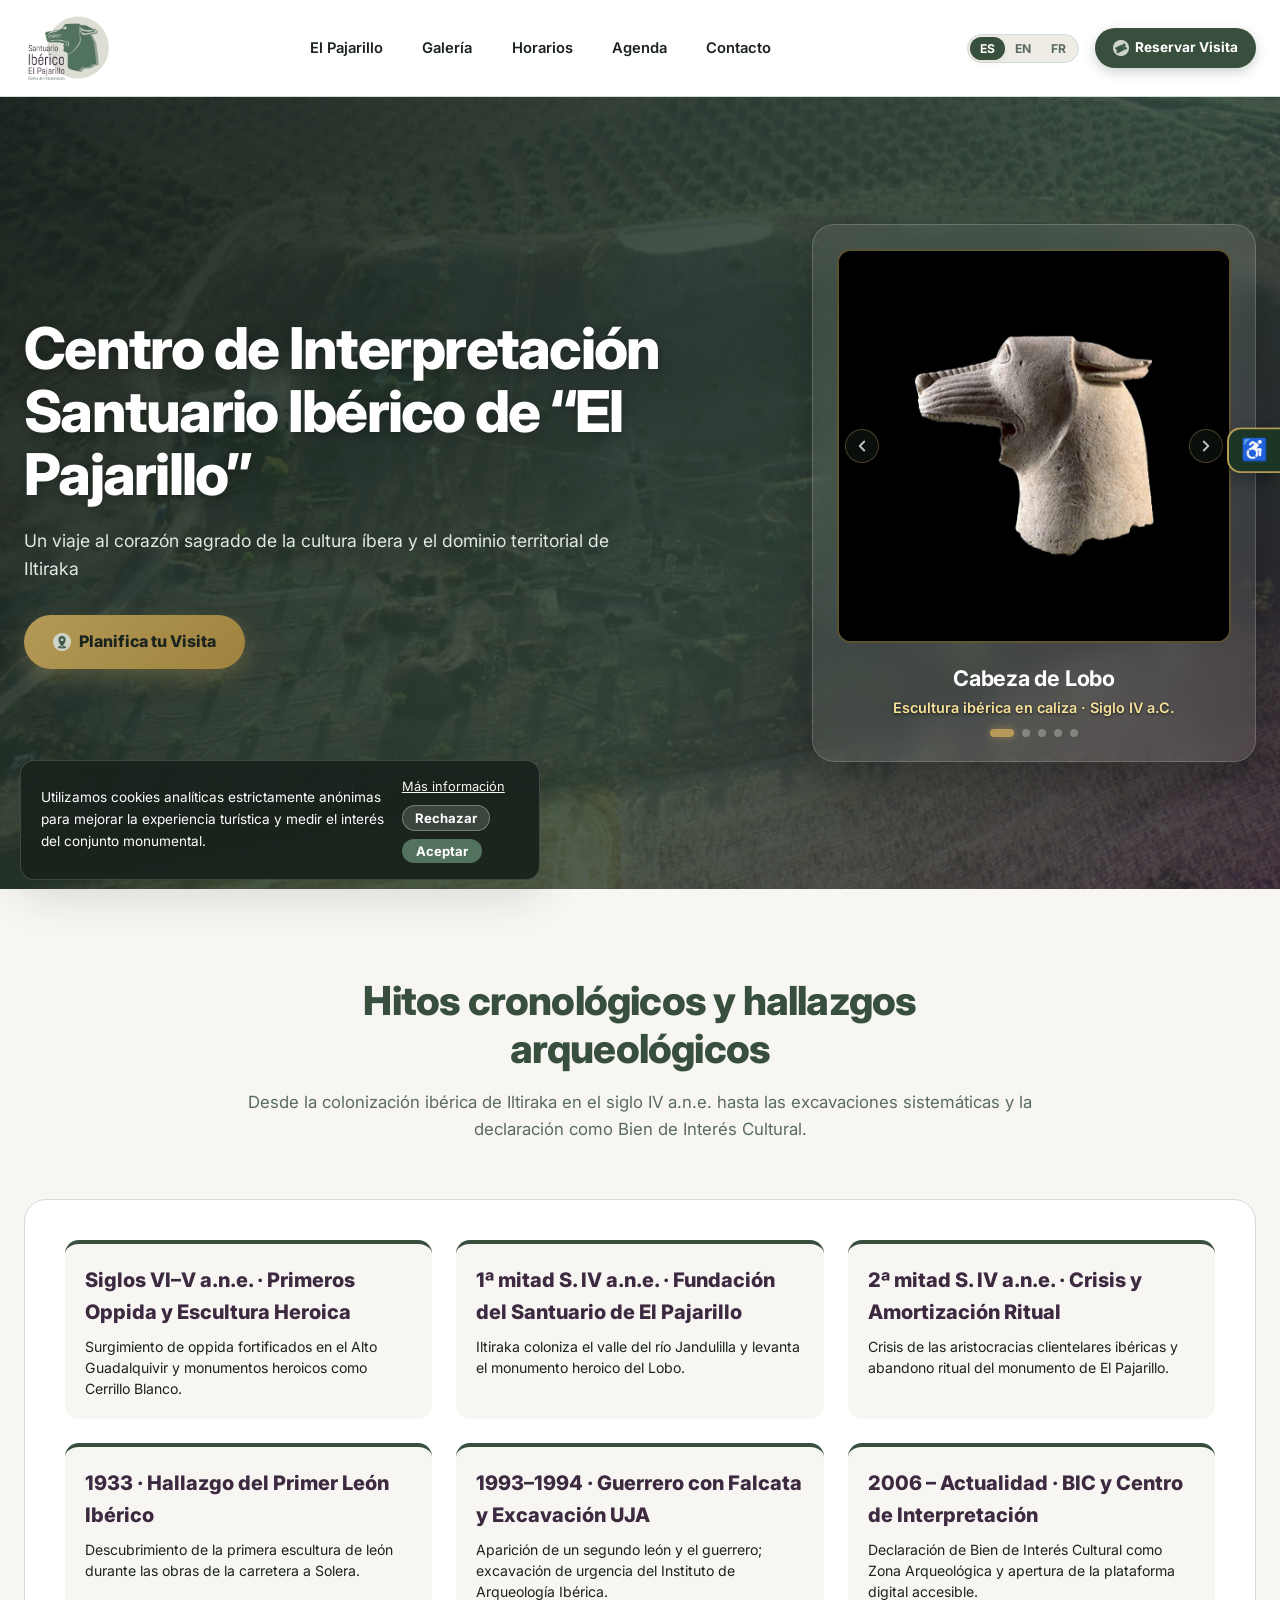
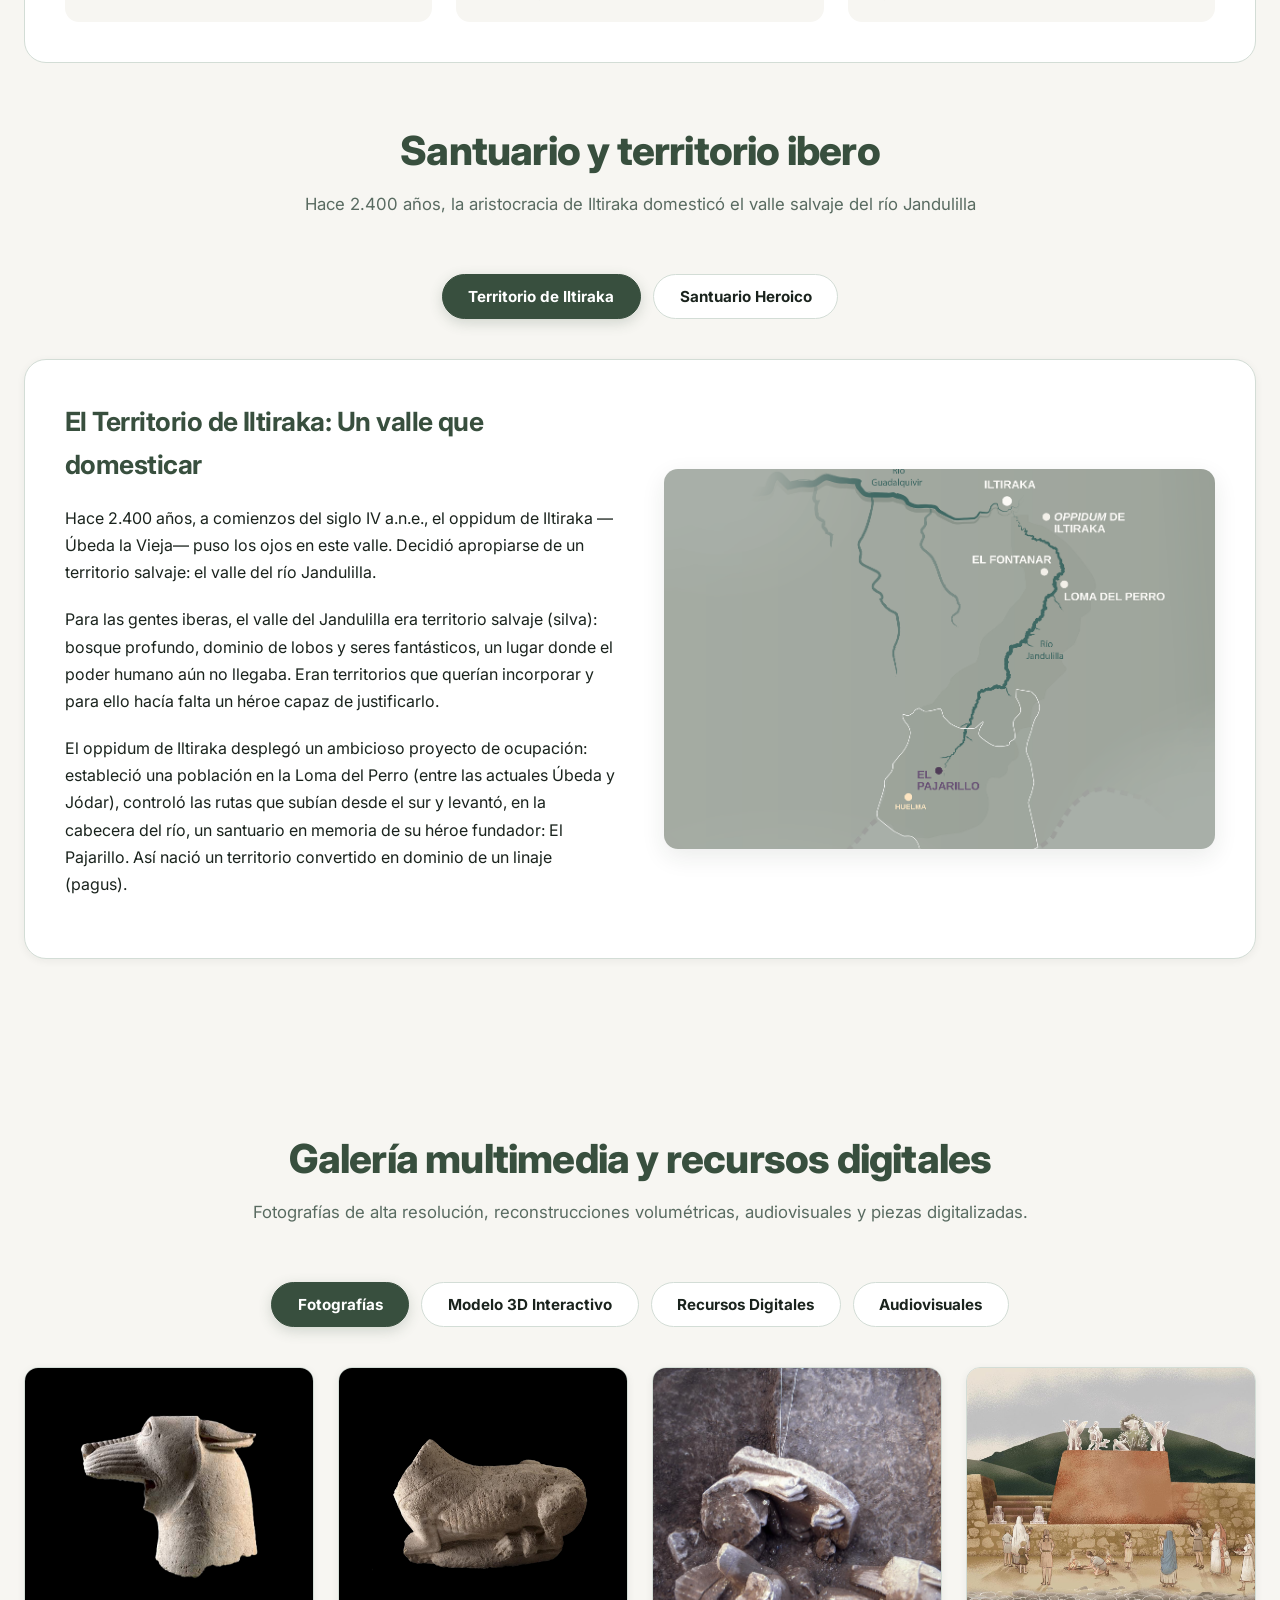
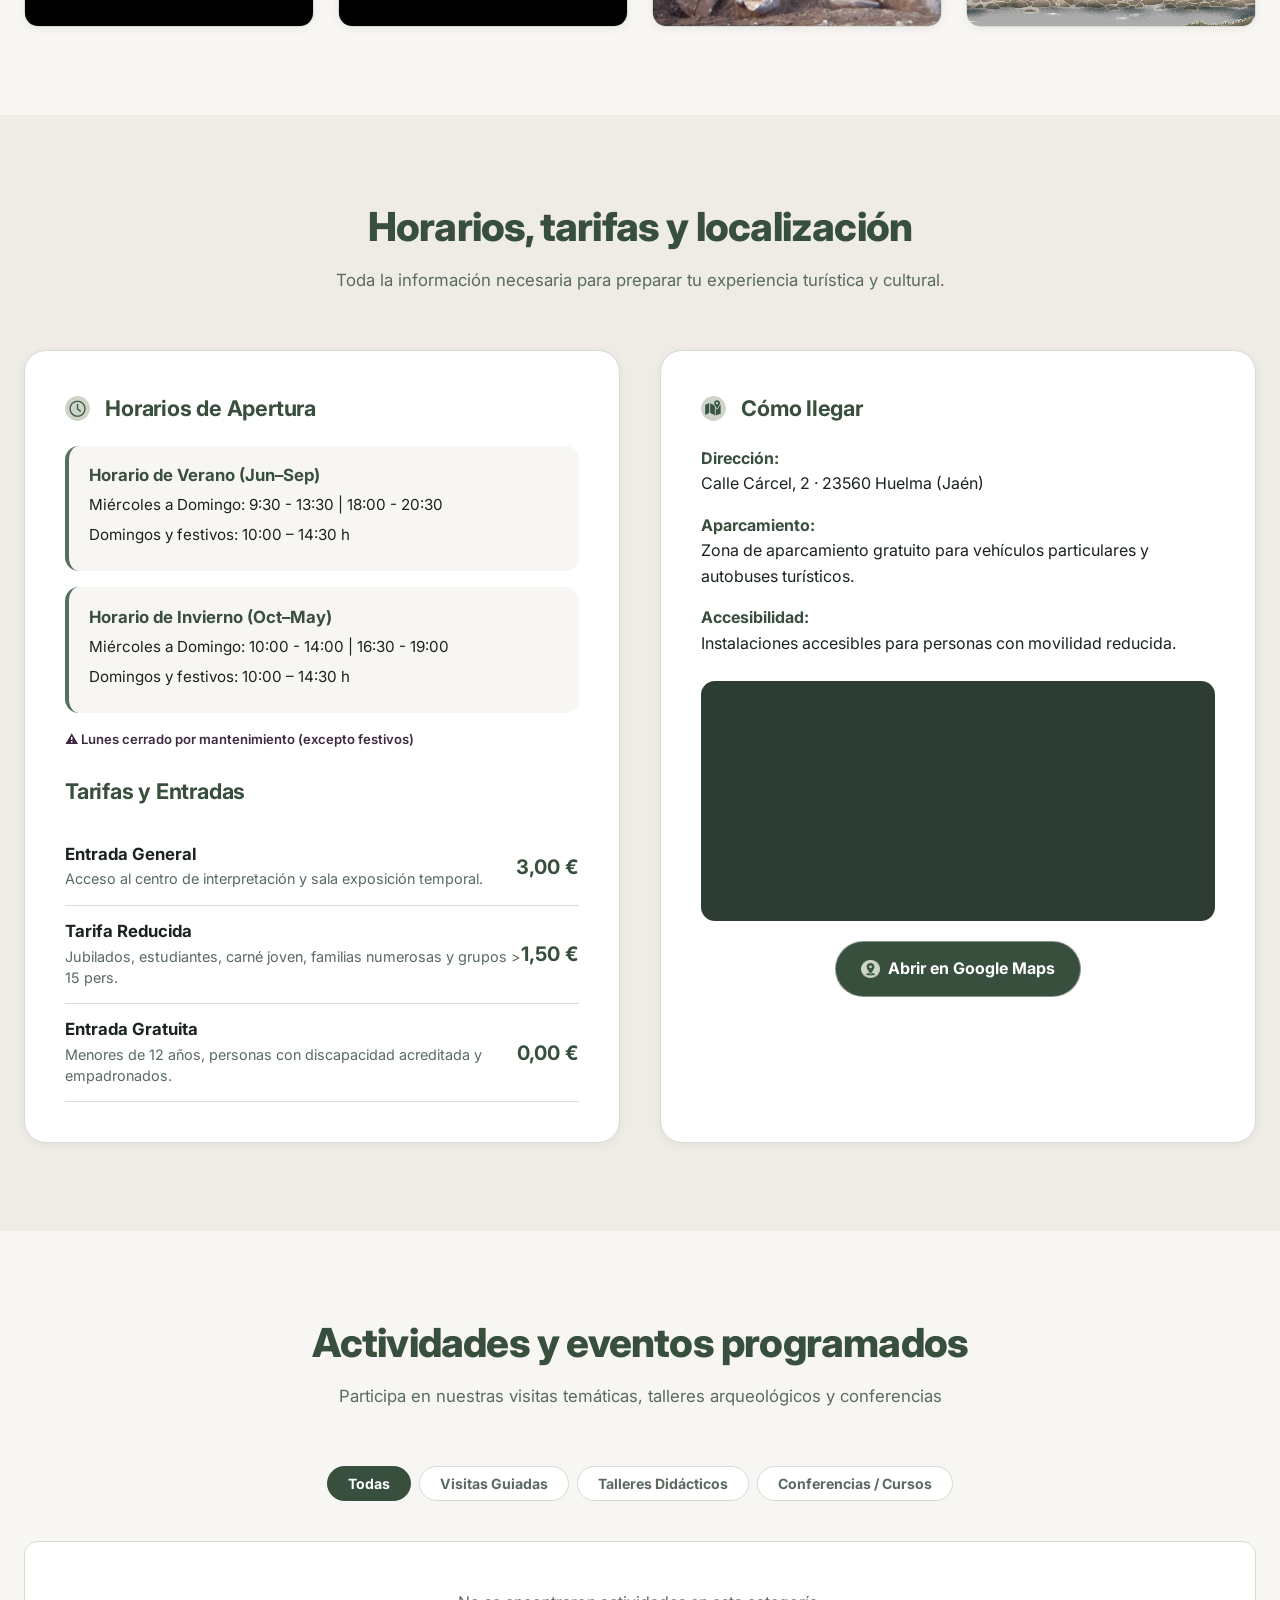
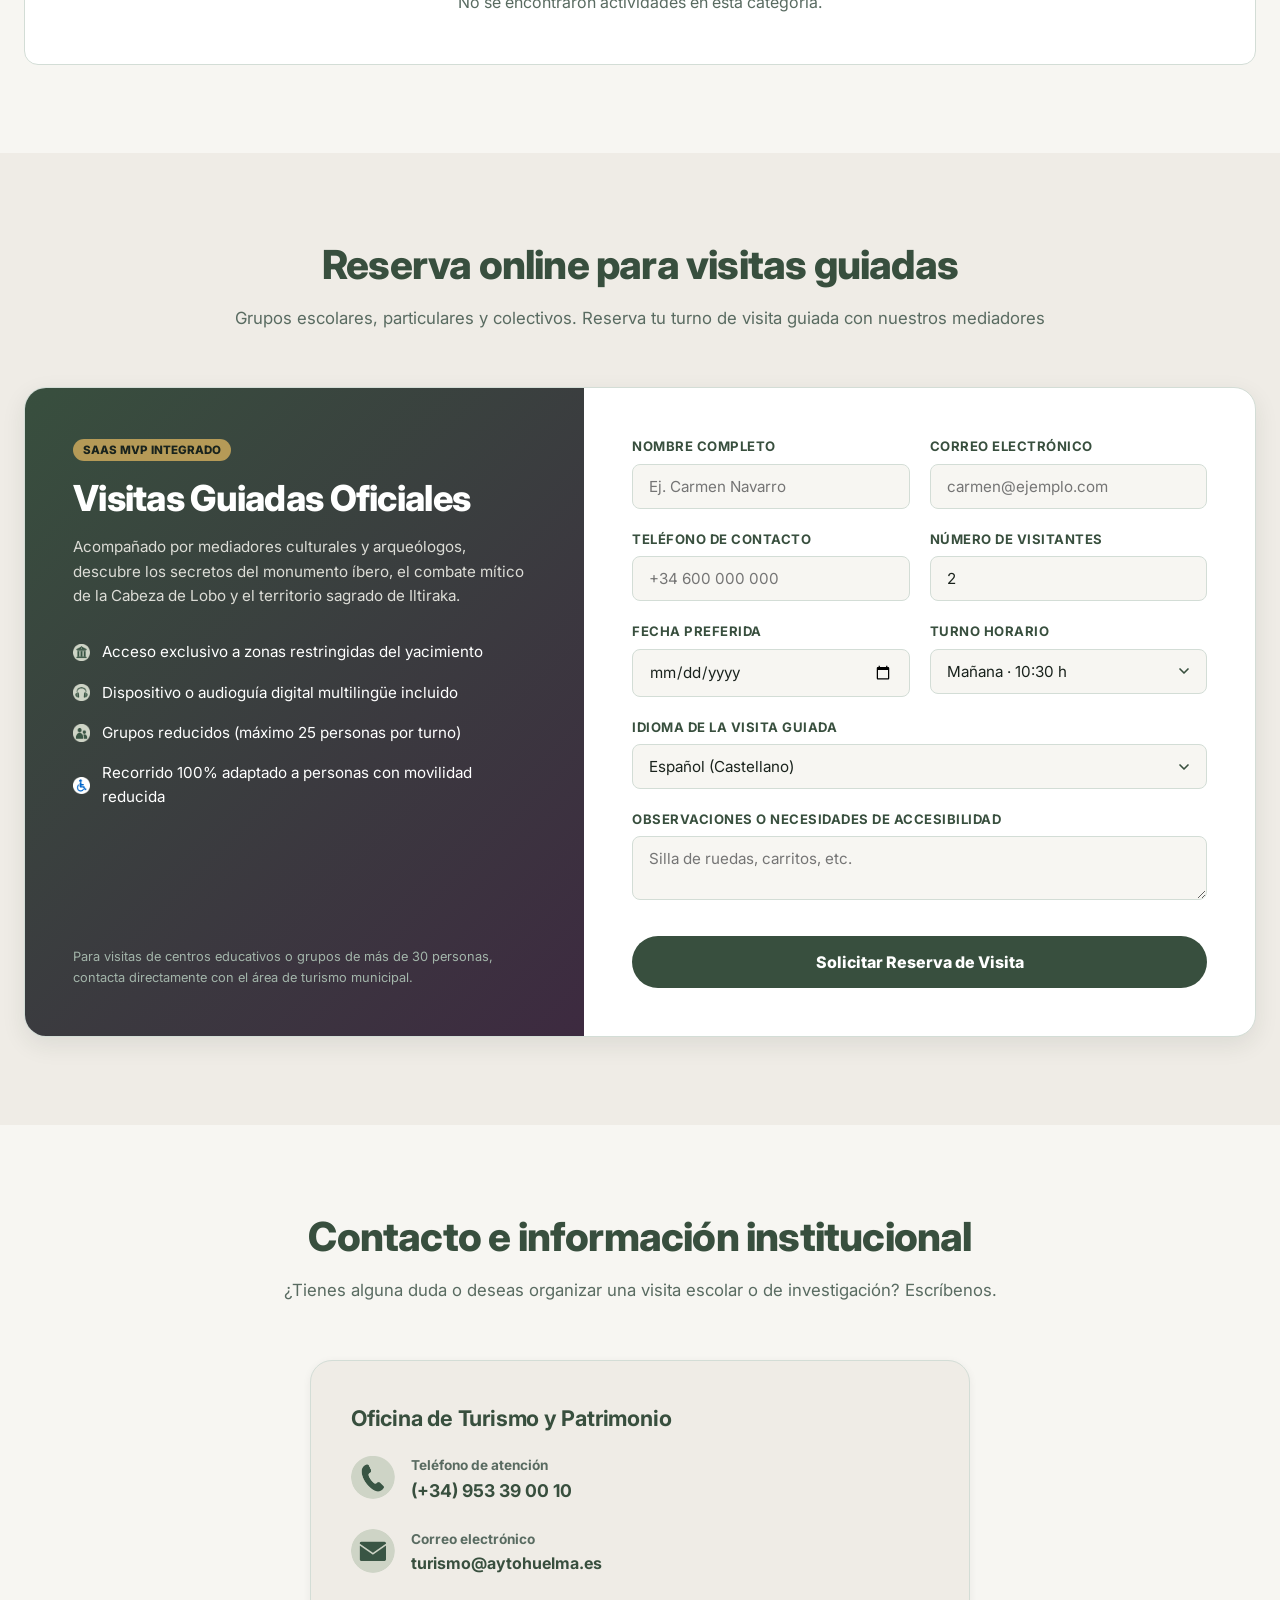
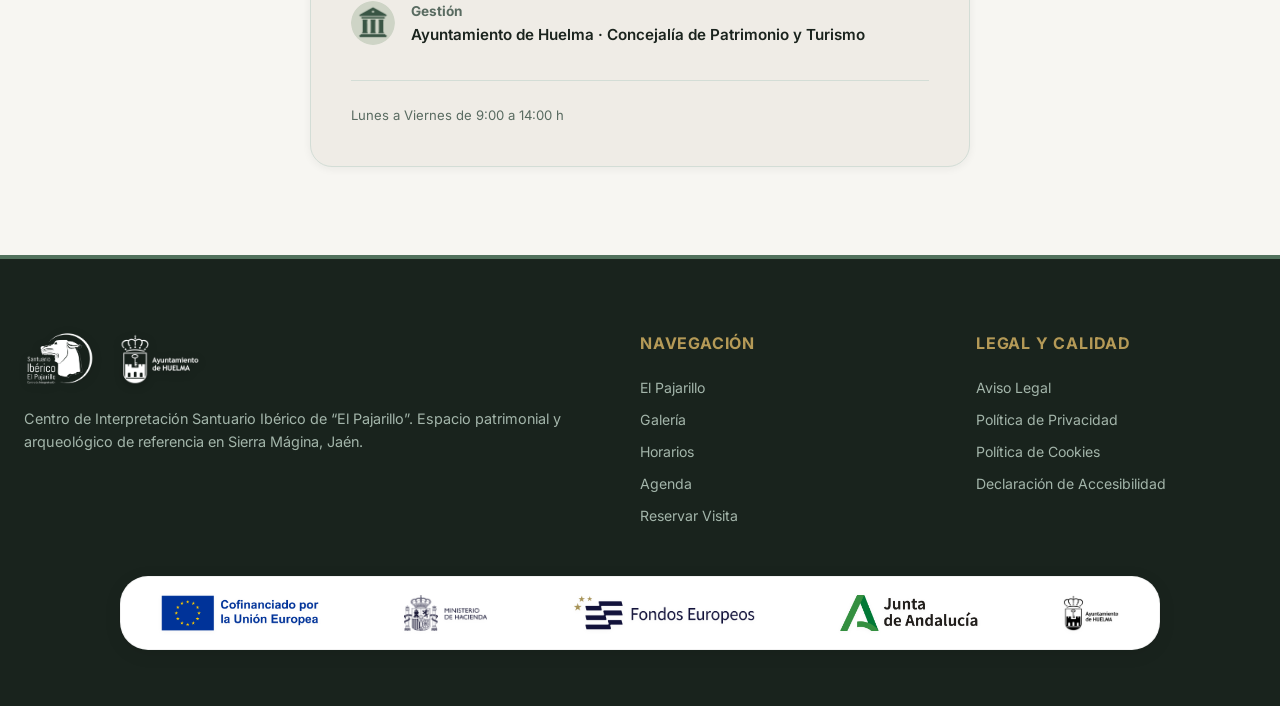
==== commit 5c29a387: "chore(assets): consolidar imagenes actualizadas, limpiar duplicados de PDFs e iconos obsoletos" ====
--- a/index.html
+++ b/index.html
@@ -9,7 +9,6 @@
   <meta name="keywords" content="El Pajarillo, Santuario Ibérico, Huelma, Jaén, Cabeza de Lobo, Arqueología Ibérica, Turismo Sierra Mágina">
 
   <!-- Favicon Oficial Multidispositivo -->
-  <link rel="icon" type="image/svg+xml" href="./assets/images/favicon.svg">
   <link rel="icon" type="image/png" sizes="32x32" href="./assets/images/favicon-32x32.png">
   <link rel="icon" type="image/png" sizes="16x16" href="./assets/images/favicon-16x16.png">
   <link rel="apple-touch-icon" sizes="180x180" href="./assets/images/apple-touch-icon.png">
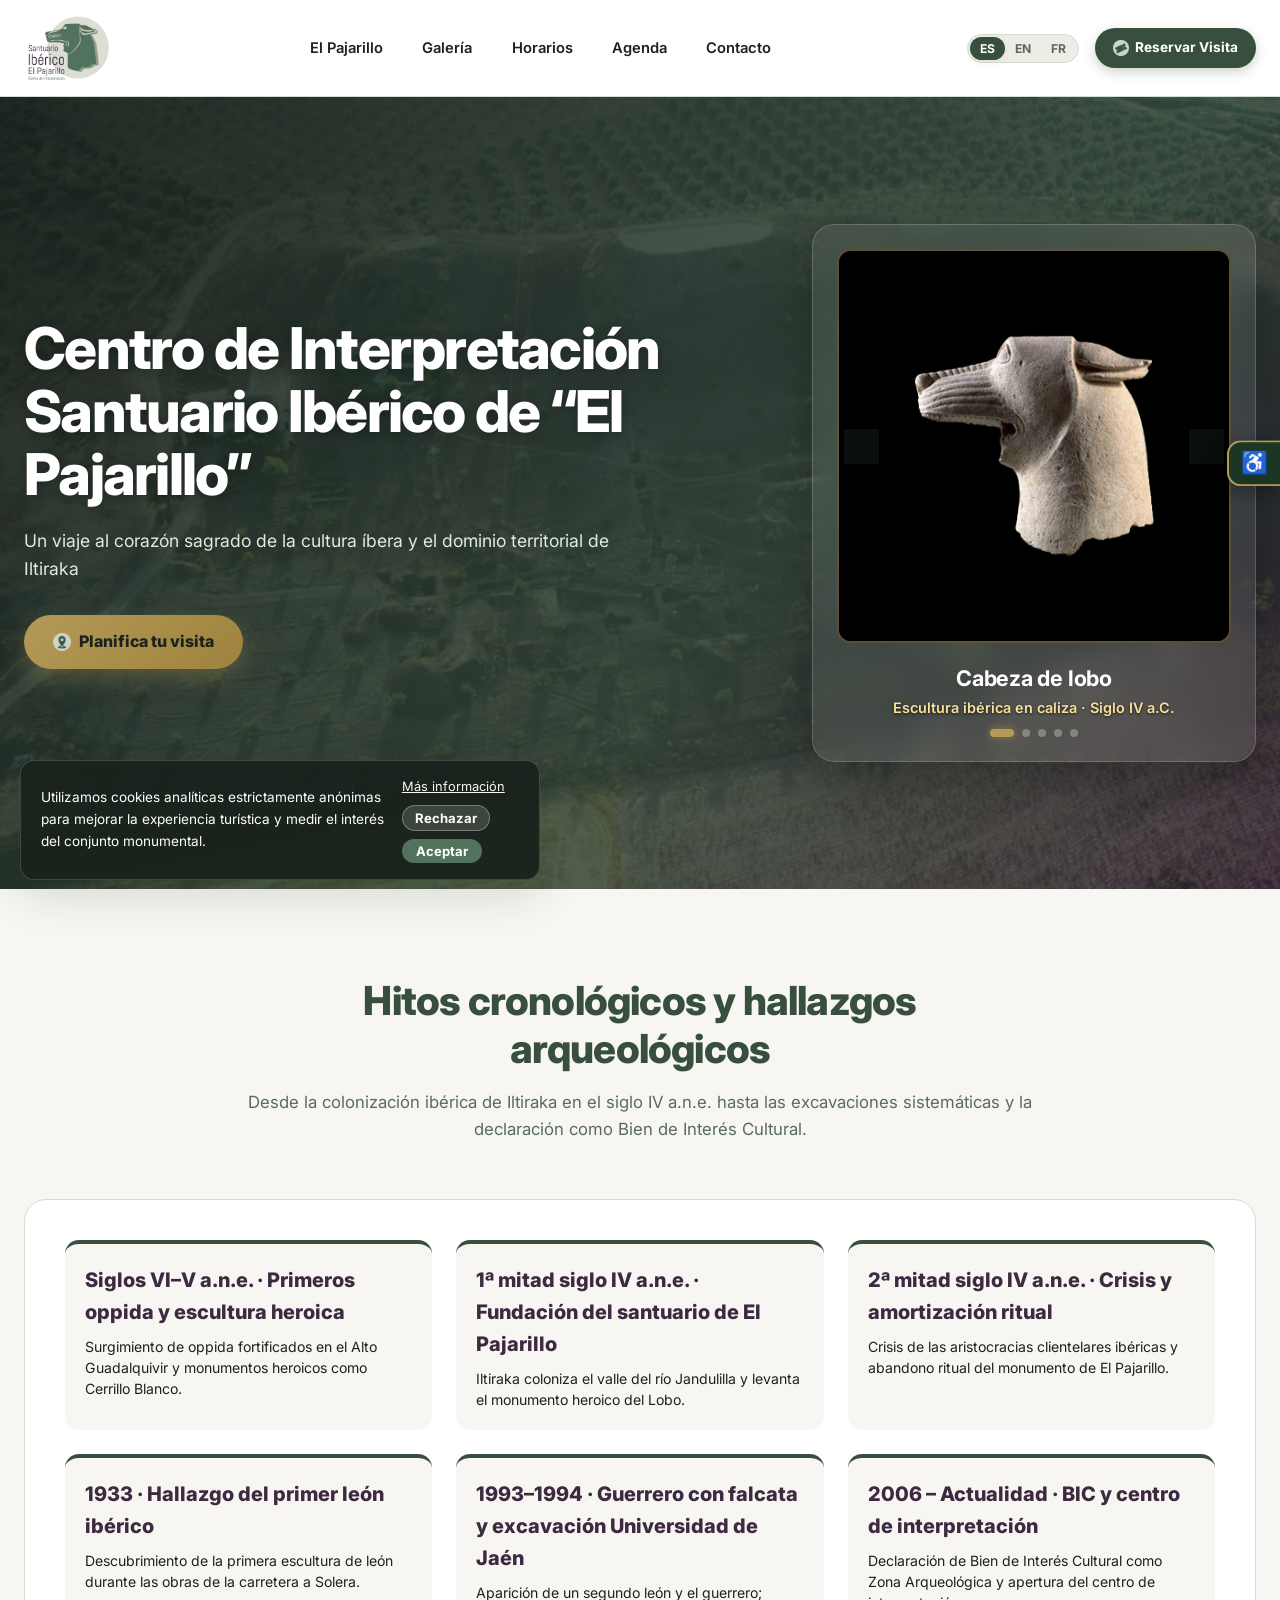
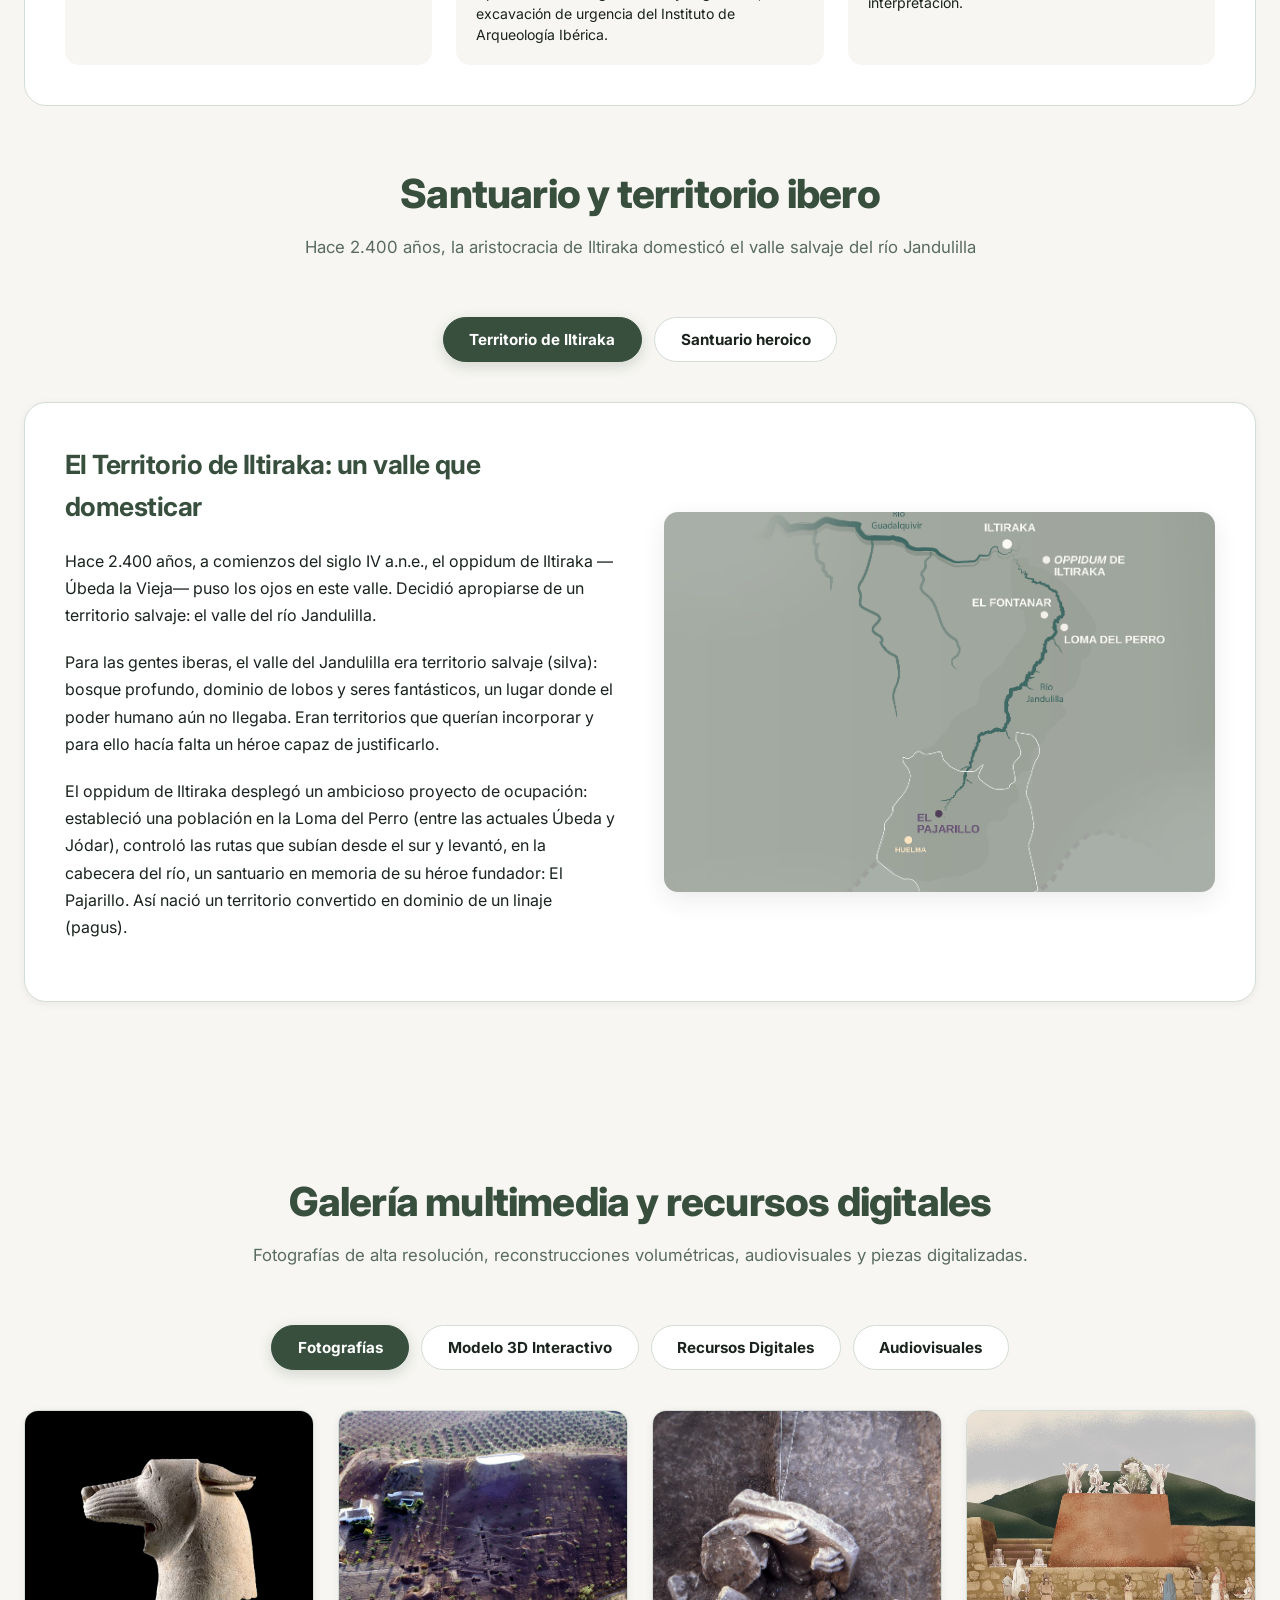
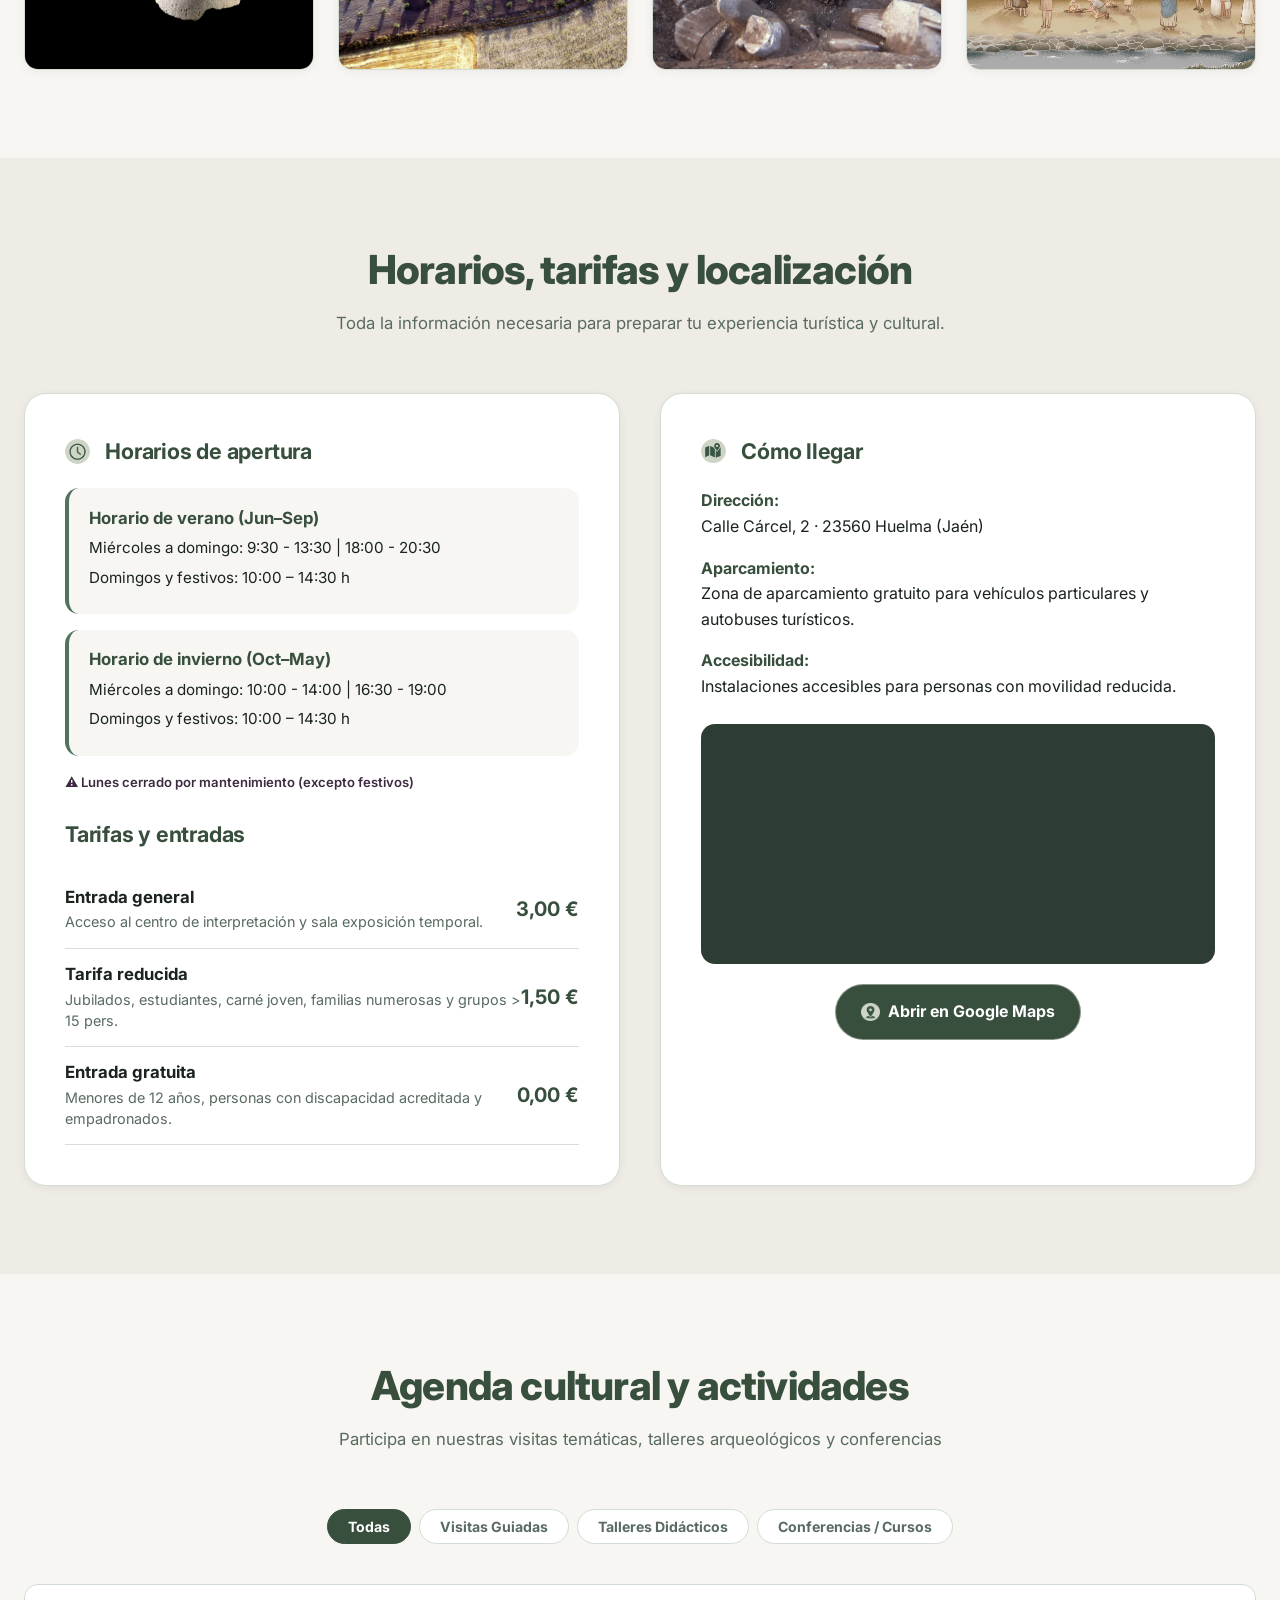
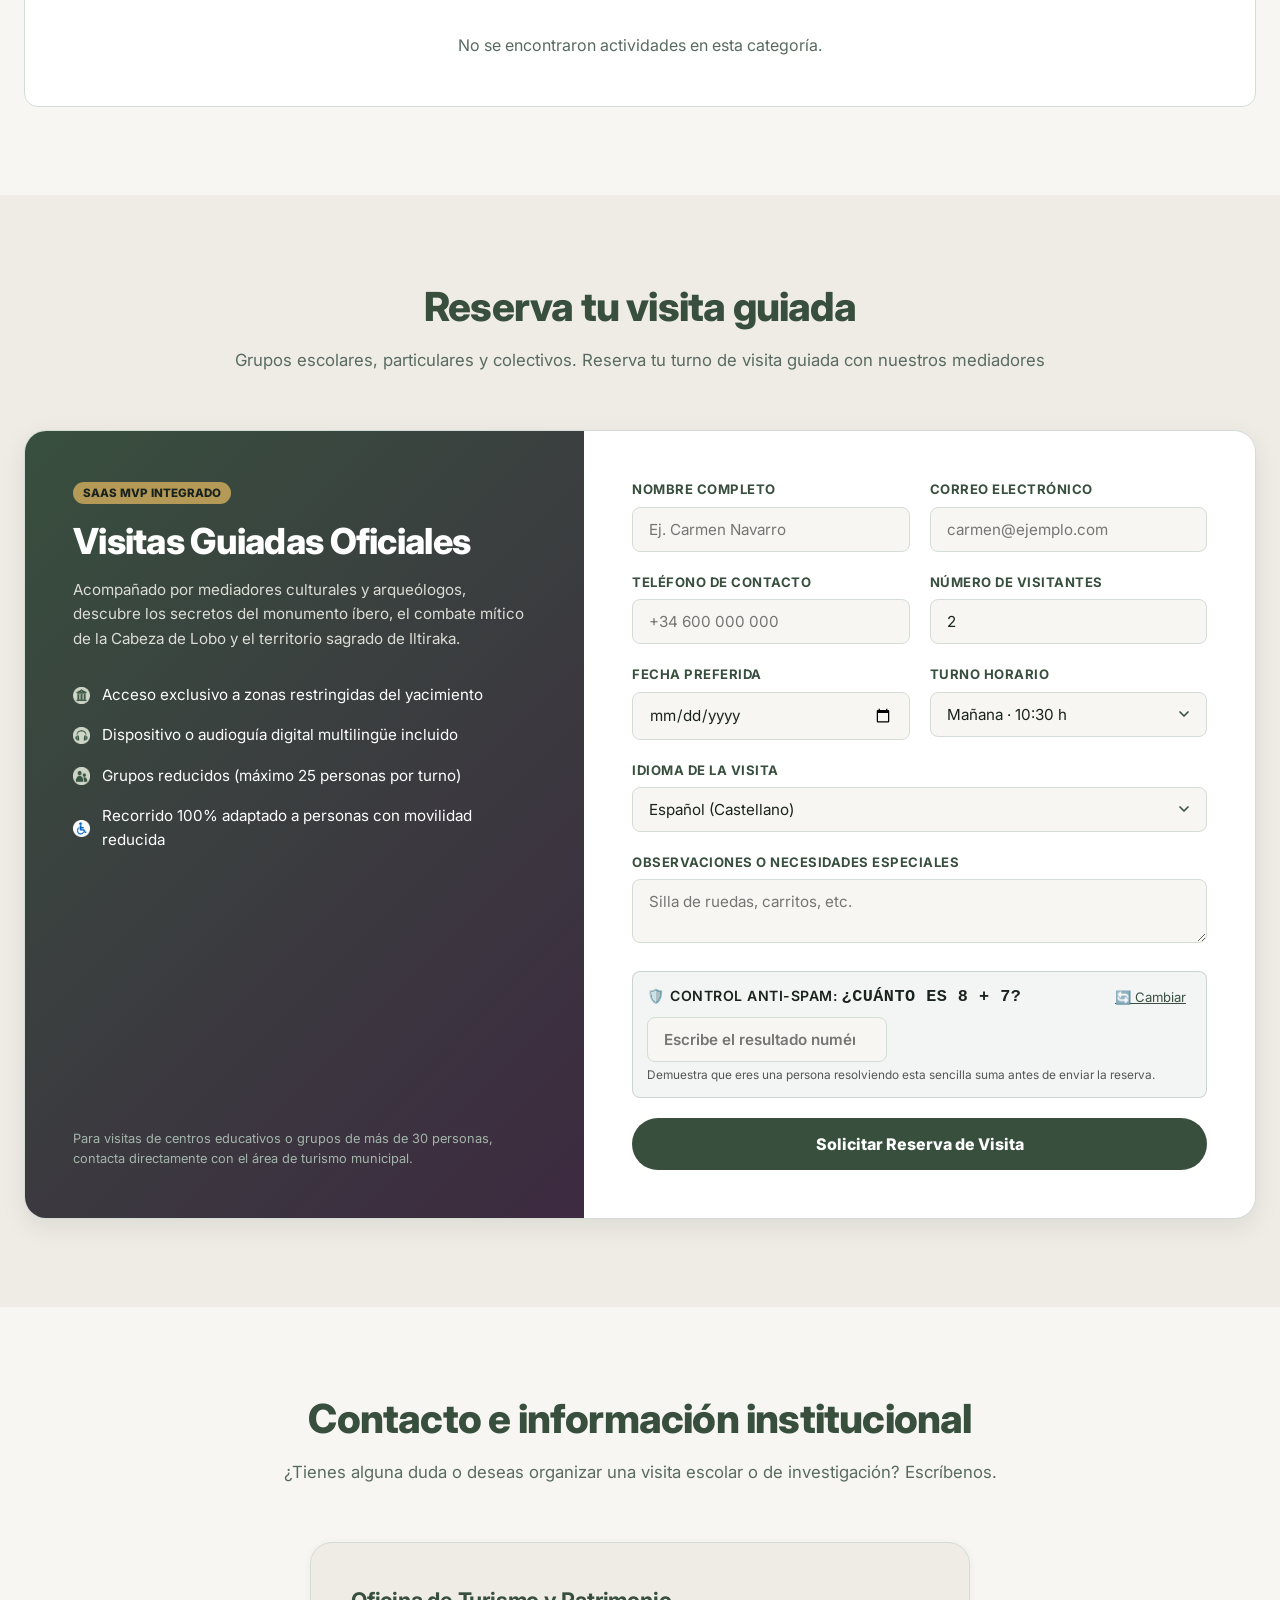
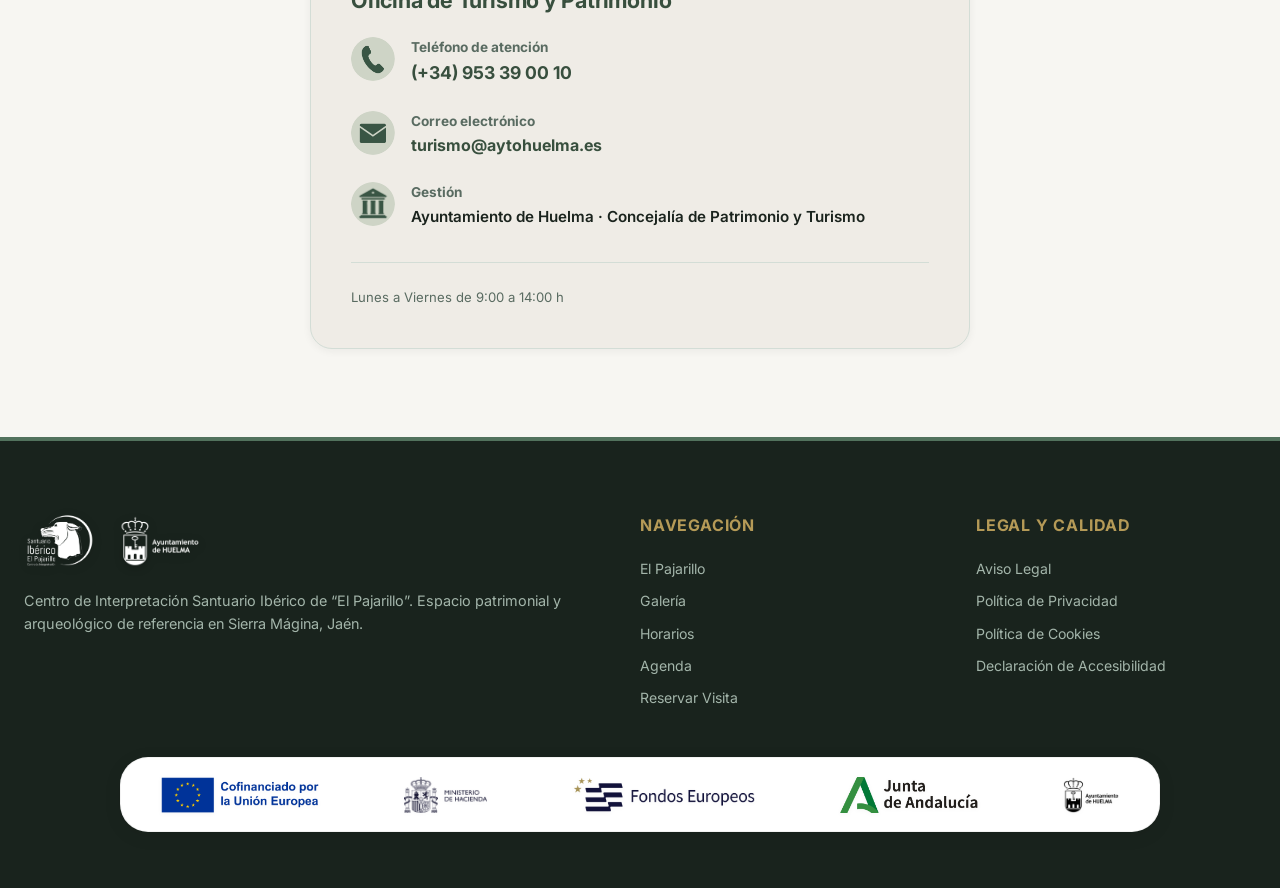
==== commit 5f13ce96: "fix(security): hide backup export on login screen and add anti-bot CAPTCHA to bookings" ====
--- a/index.html
+++ b/index.html
@@ -590,6 +590,24 @@
                 <textarea id="b-notes" class="form-textarea" rows="2" placeholder="Silla de ruedas, carritos, etc."></textarea>
               </div>
 
+              <!-- Control Anti-Bot Honeypot Invisible -->
+              <div style="display:none !important; visibility:hidden; opacity:0; position:absolute; left:-9999px;" aria-hidden="true">
+                <label for="b-website-hp">No rellenar este campo si eres humano</label>
+                <input type="text" id="b-website-hp" name="website_hp" tabindex="-1" autocomplete="off">
+              </div>
+
+              <!-- Control de Seguridad Humana / CAPTCHA Anti-Spam -->
+              <div class="form-field" style="background: rgba(30, 70, 50, 0.05); padding: 12px 14px; border-radius: var(--radius-sm); border: 1.5px solid rgba(30, 70, 50, 0.18); margin: 0.75rem 0;">
+                <label for="b-captcha" style="display: flex; align-items: center; justify-content: space-between; font-weight: 600; font-size: 0.88rem; color: var(--c-primary-dark); margin-bottom: 6px;">
+                  <span>🛡️ Control anti-spam: <strong id="captcha-question" style="font-size: 1.05rem; color: var(--c-primary-dark); font-family: monospace;">¿Cuánto es 3 + 4?</strong></span>
+                  <button type="button" id="btn-refresh-captcha" style="background: none; border: none; cursor: pointer; color: var(--c-primary); font-size: 0.82rem; text-decoration: underline; padding: 2px 6px;" title="Generar otra operación matemática">
+                    🔄 Cambiar
+                  </button>
+                </label>
+                <input type="number" id="b-captcha" class="form-input" required placeholder="Escribe el resultado numérico aquí" style="max-width: 240px; font-weight: 600;" autocomplete="off">
+                <small style="display: block; font-size: 0.74rem; color: #555; margin-top: 4px;">Demuestra que eres una persona resolviendo esta sencilla suma antes de enviar la reserva.</small>
+              </div>
+
               <button type="submit" class="btn-submit-booking" data-i18n="reservas.form_submit">
                 Solicitar Reserva de Visita
               </button>
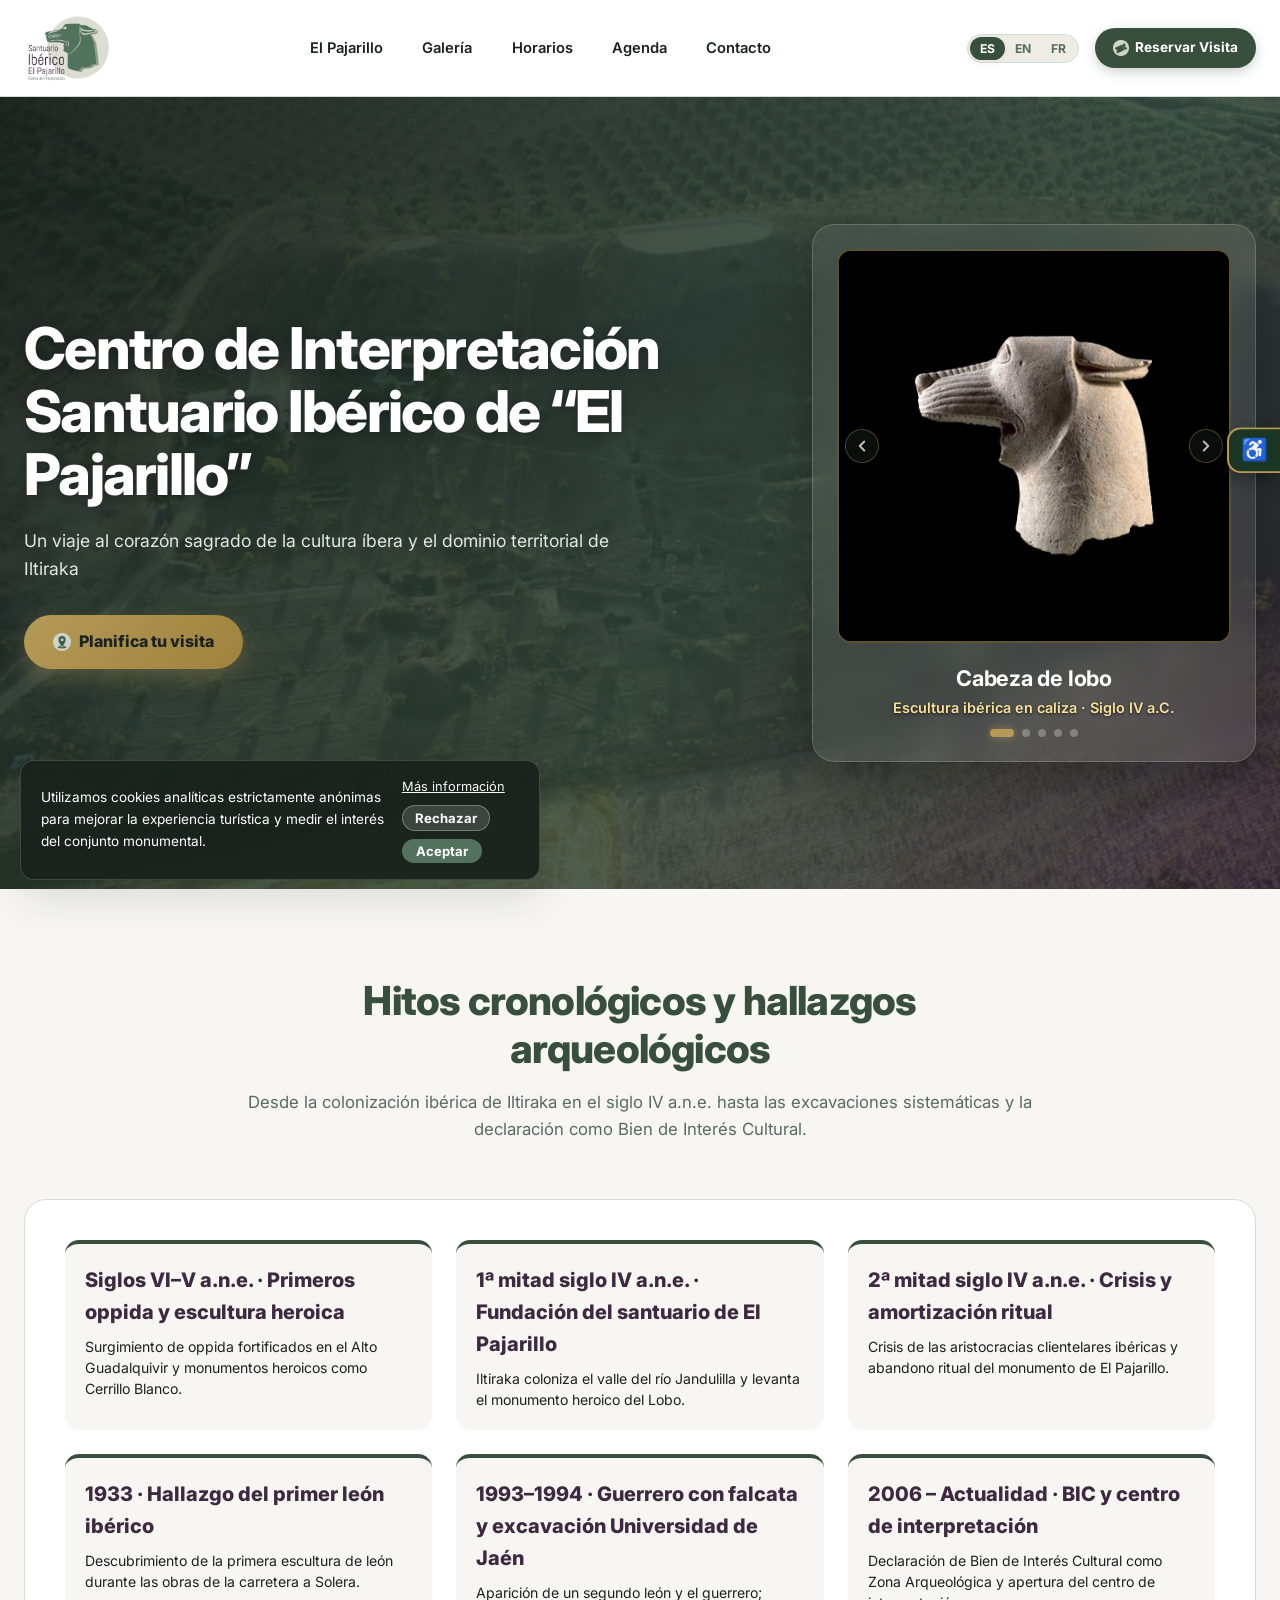
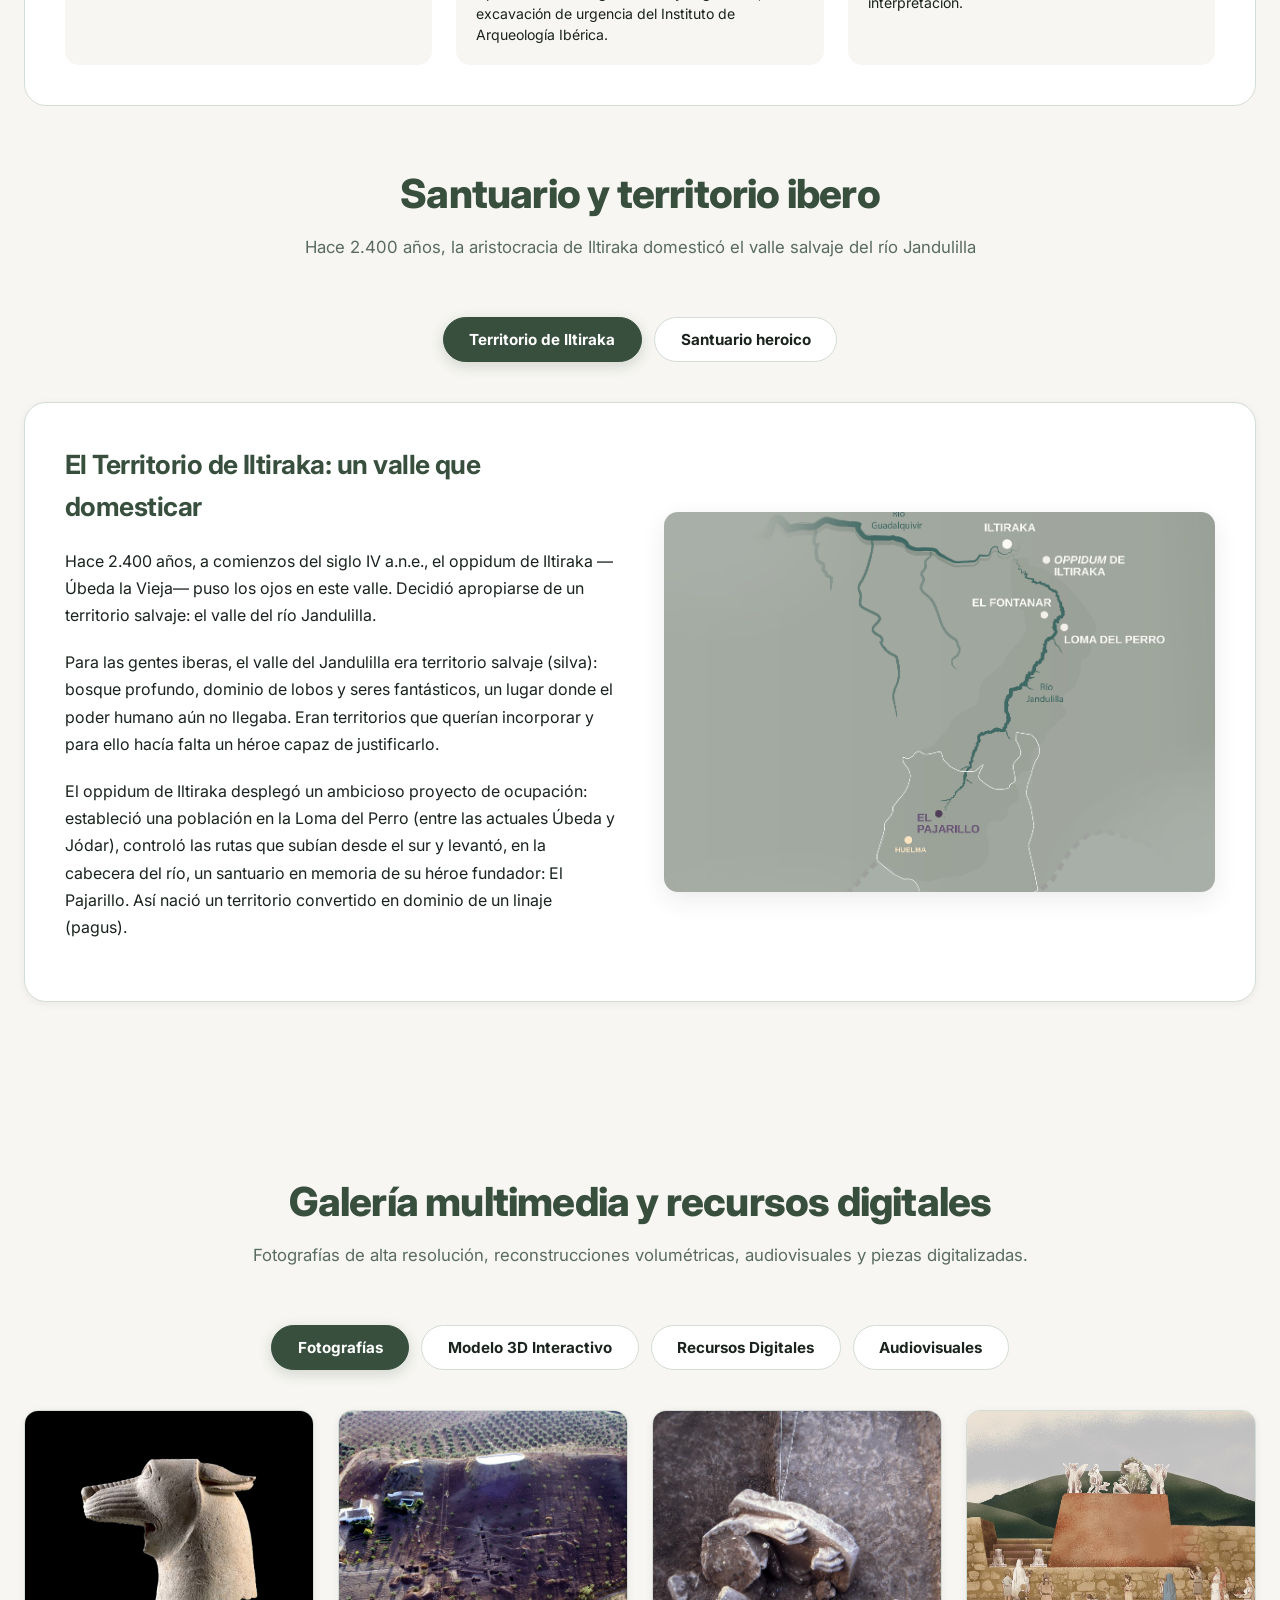
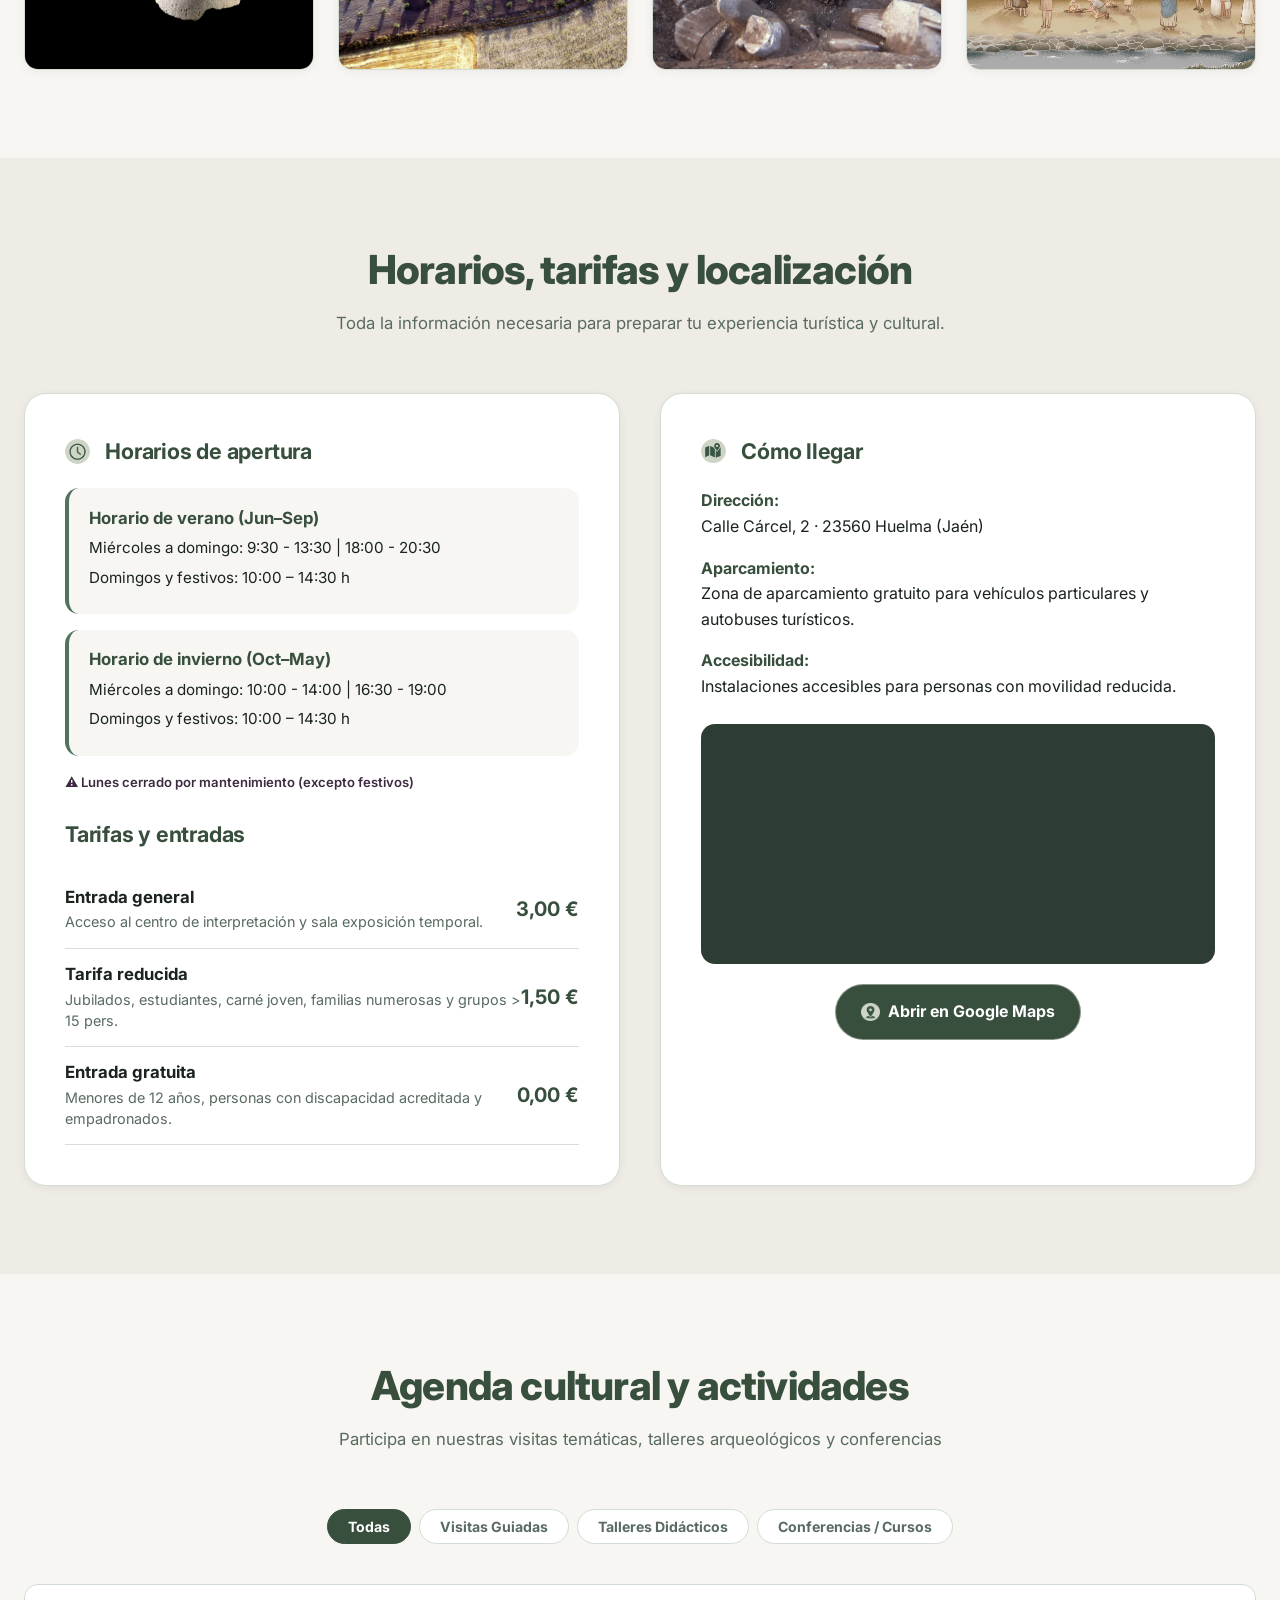
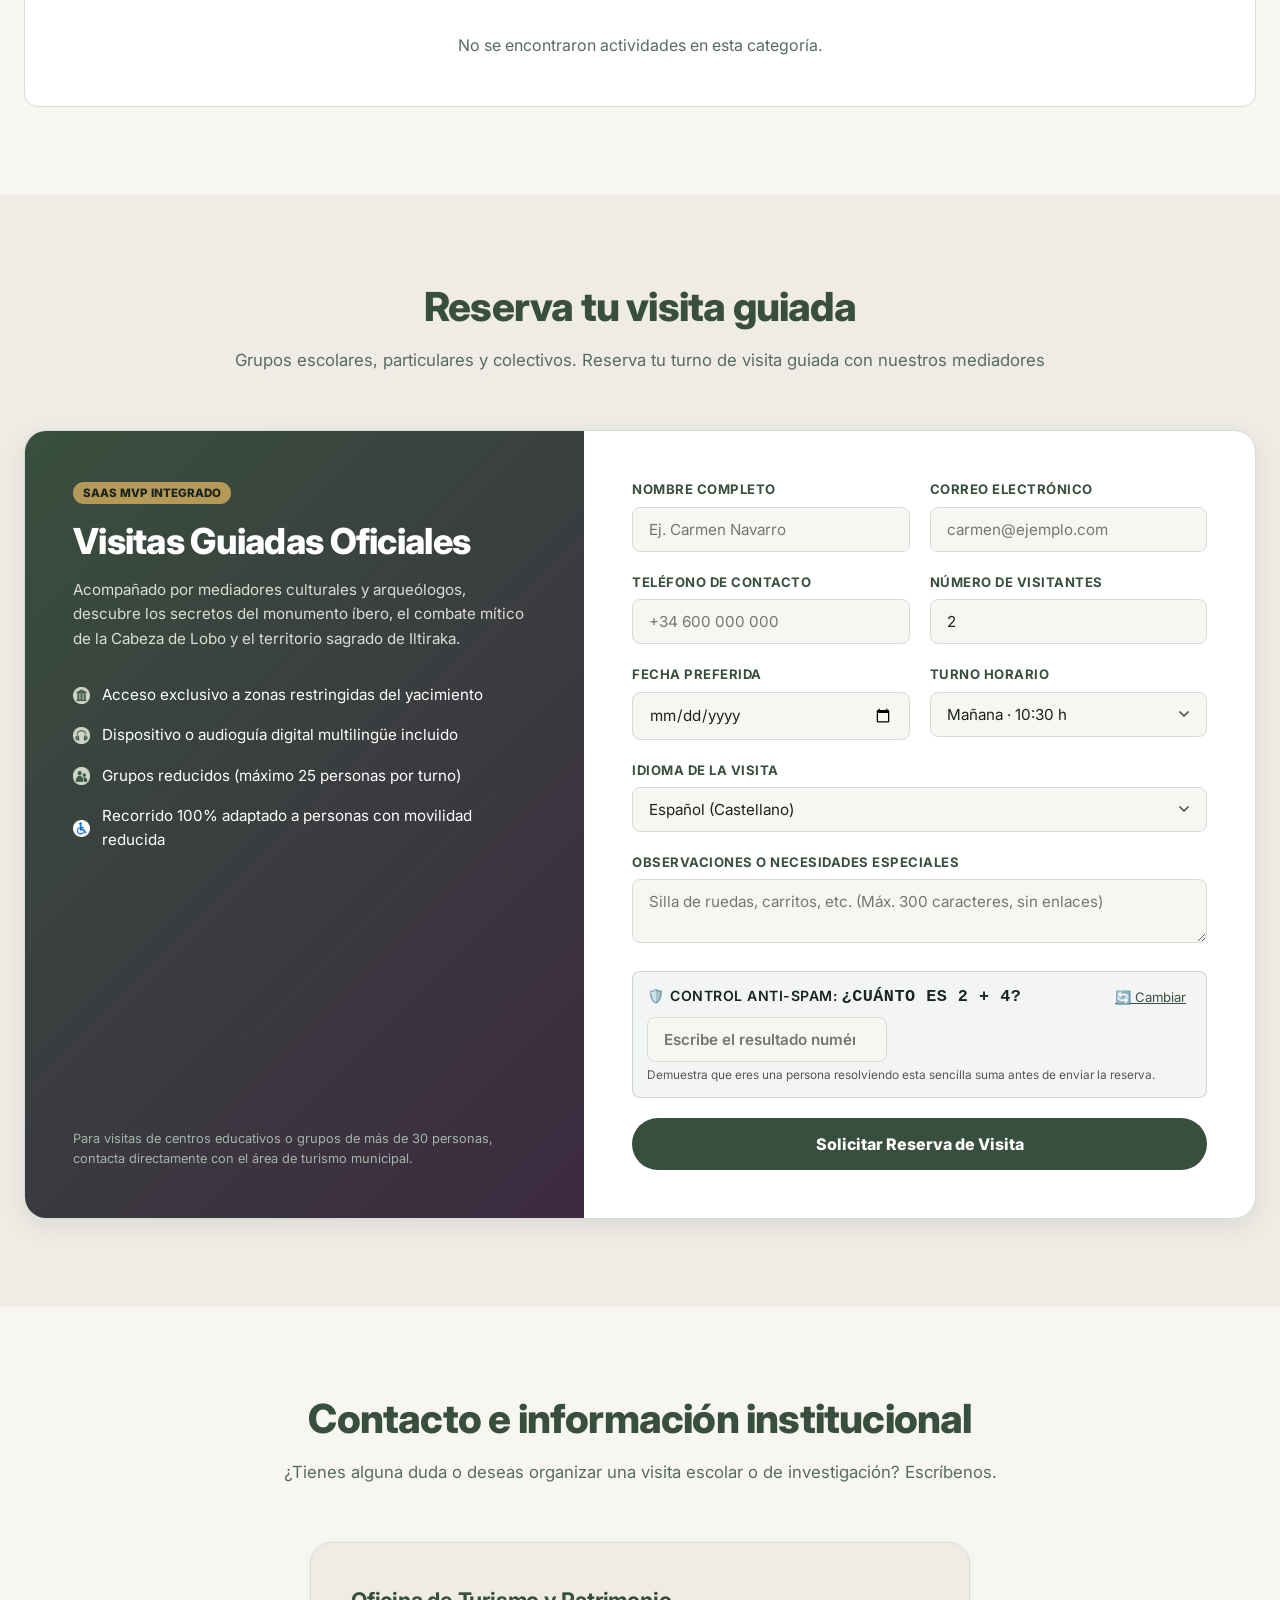
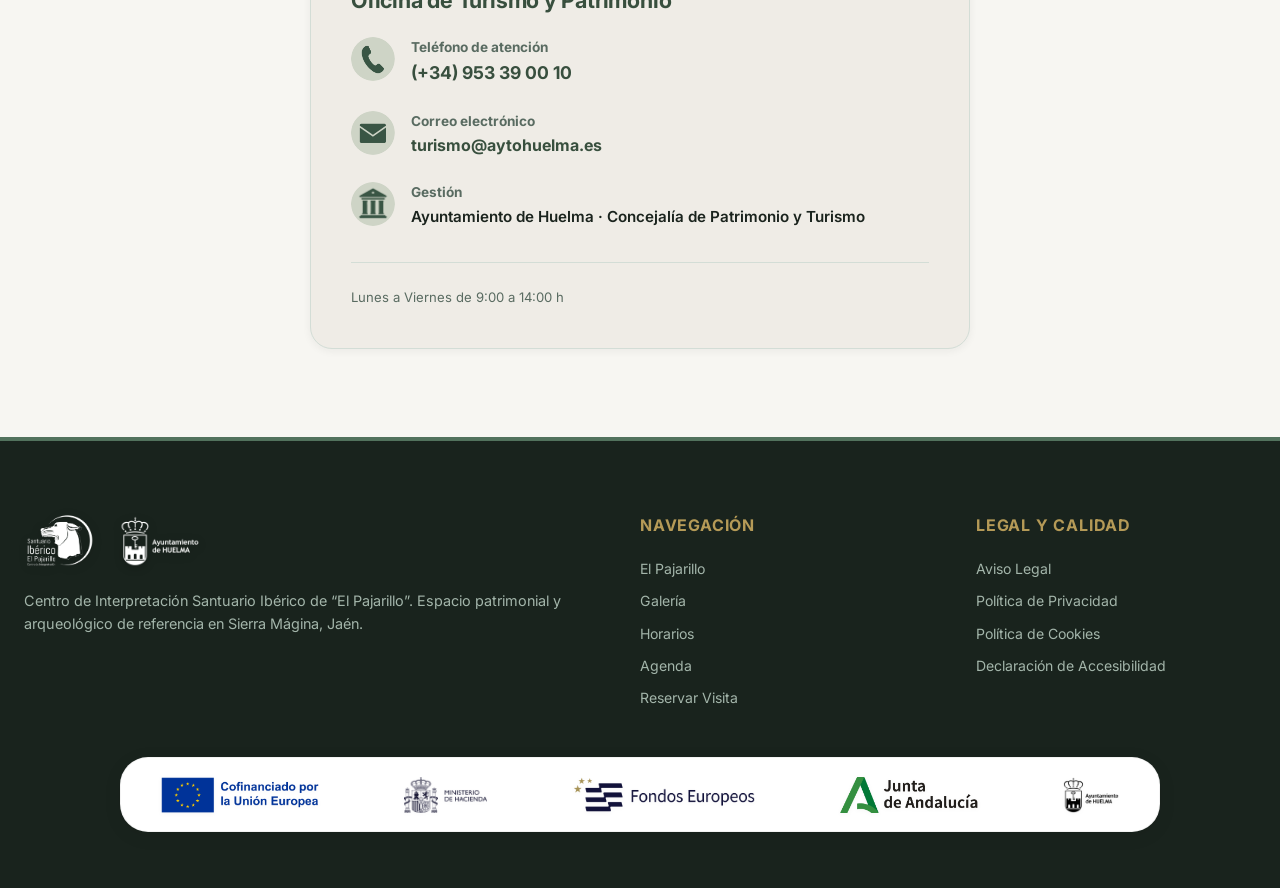
==== commit ec445481: "fix(security): reinforce CAPTCHA validation, strict input sanitization, and hide export button befor" ====
--- a/index.html
+++ b/index.html
@@ -541,18 +541,18 @@
               <div class="form-grid-2">
                 <div class="form-field">
                   <label for="b-name" data-i18n="reservas.form_nombre">Nombre completo</label>
-                  <input type="text" id="b-name" class="form-input" required placeholder="Ej. Carmen Navarro">
+                  <input type="text" id="b-name" class="form-input" required minlength="3" maxlength="70" autocomplete="name" placeholder="Ej. Carmen Navarro">
                 </div>
                 <div class="form-field">
                   <label for="b-email" data-i18n="reservas.form_email">Correo electrónico</label>
-                  <input type="email" id="b-email" class="form-input" required placeholder="carmen@ejemplo.com">
+                  <input type="email" id="b-email" class="form-input" required maxlength="100" autocomplete="email" placeholder="carmen@ejemplo.com">
                 </div>
               </div>
 
               <div class="form-grid-2">
                 <div class="form-field">
                   <label for="b-phone" data-i18n="reservas.form_telefono">Teléfono de contacto</label>
-                  <input type="tel" id="b-phone" class="form-input" required placeholder="+34 600 000 000">
+                  <input type="tel" id="b-phone" class="form-input" required pattern="[\+0-9\s\-()]{7,20}" maxlength="20" autocomplete="tel" placeholder="+34 600 000 000">
                 </div>
                 <div class="form-field">
                   <label for="b-people" data-i18n="reservas.form_personas">Número de visitantes</label>
@@ -587,7 +587,7 @@
 
               <div class="form-field">
                 <label for="b-notes" data-i18n="reservas.form_notas">Observaciones o necesidades especiales</label>
-                <textarea id="b-notes" class="form-textarea" rows="2" placeholder="Silla de ruedas, carritos, etc."></textarea>
+                <textarea id="b-notes" class="form-textarea" rows="2" maxlength="300" placeholder="Silla de ruedas, carritos, etc. (Máx. 300 caracteres, sin enlaces)"></textarea>
               </div>
 
               <!-- Control Anti-Bot Honeypot Invisible -->
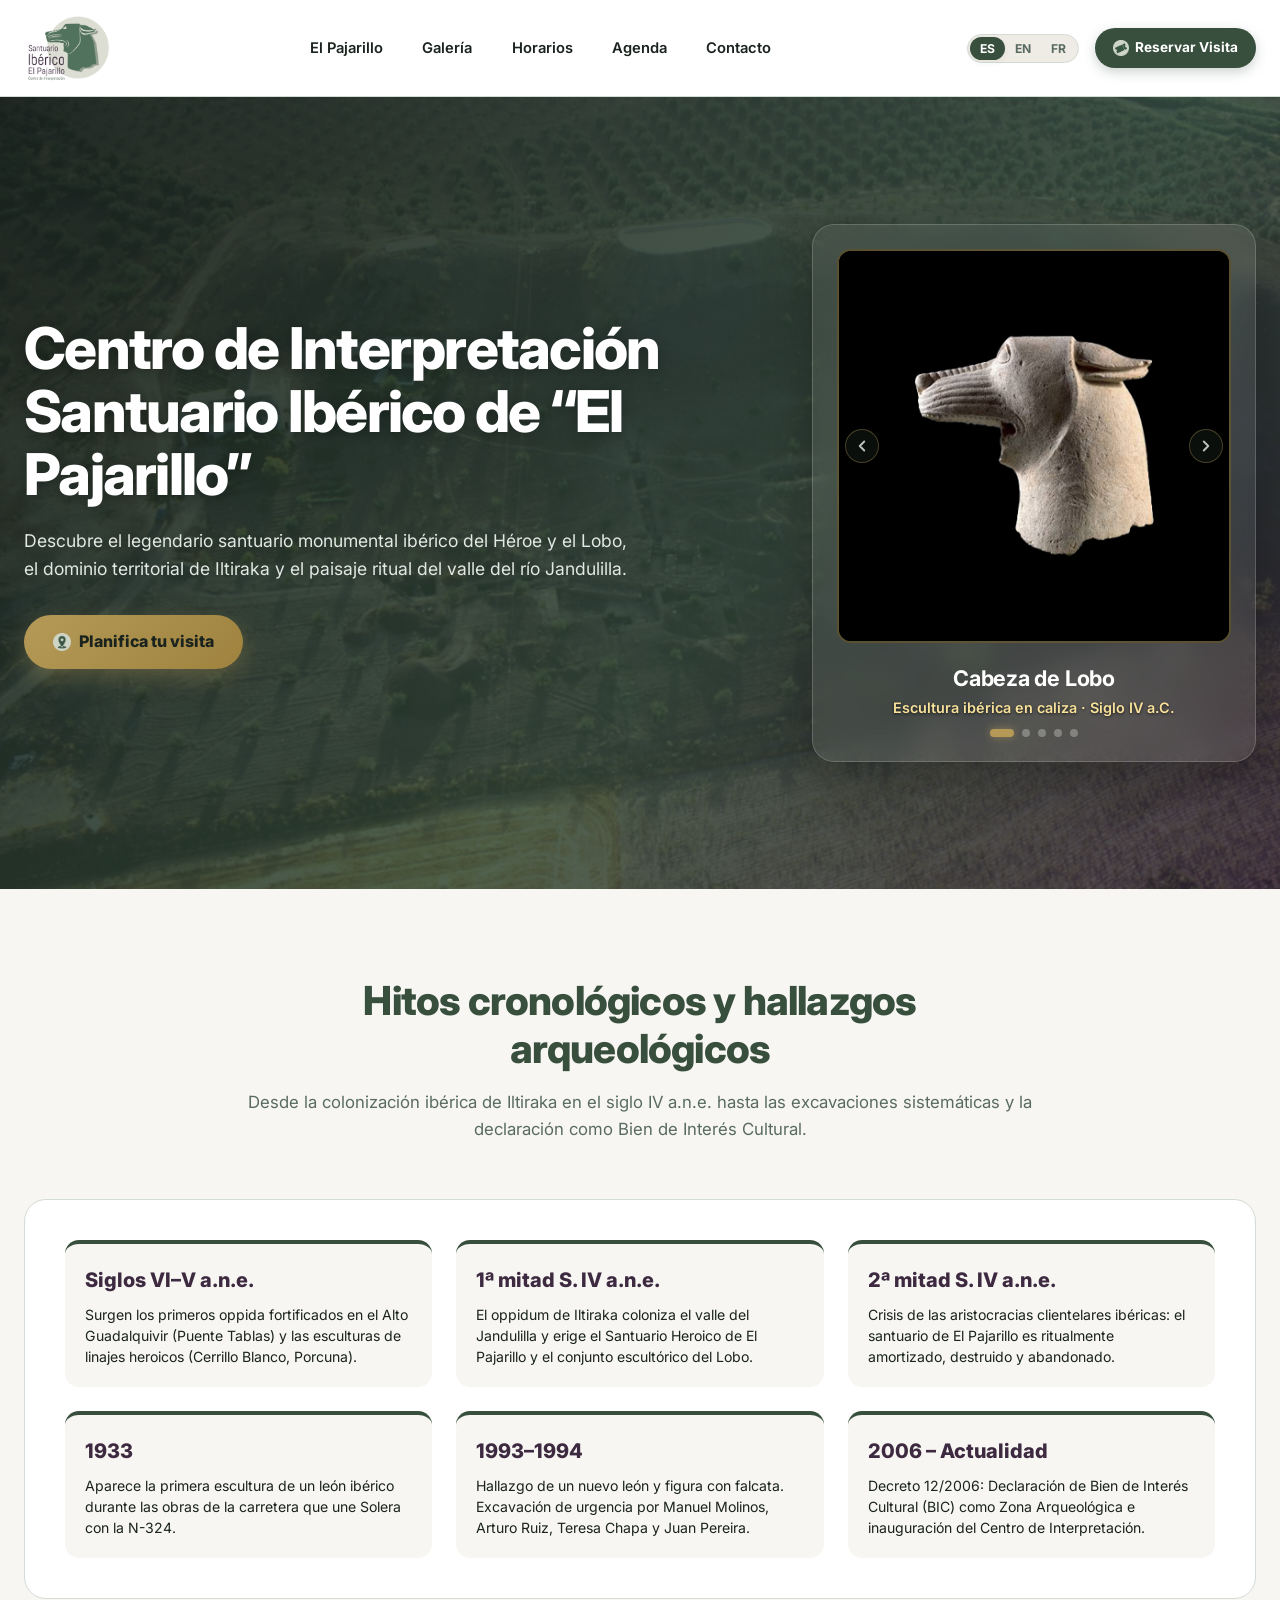
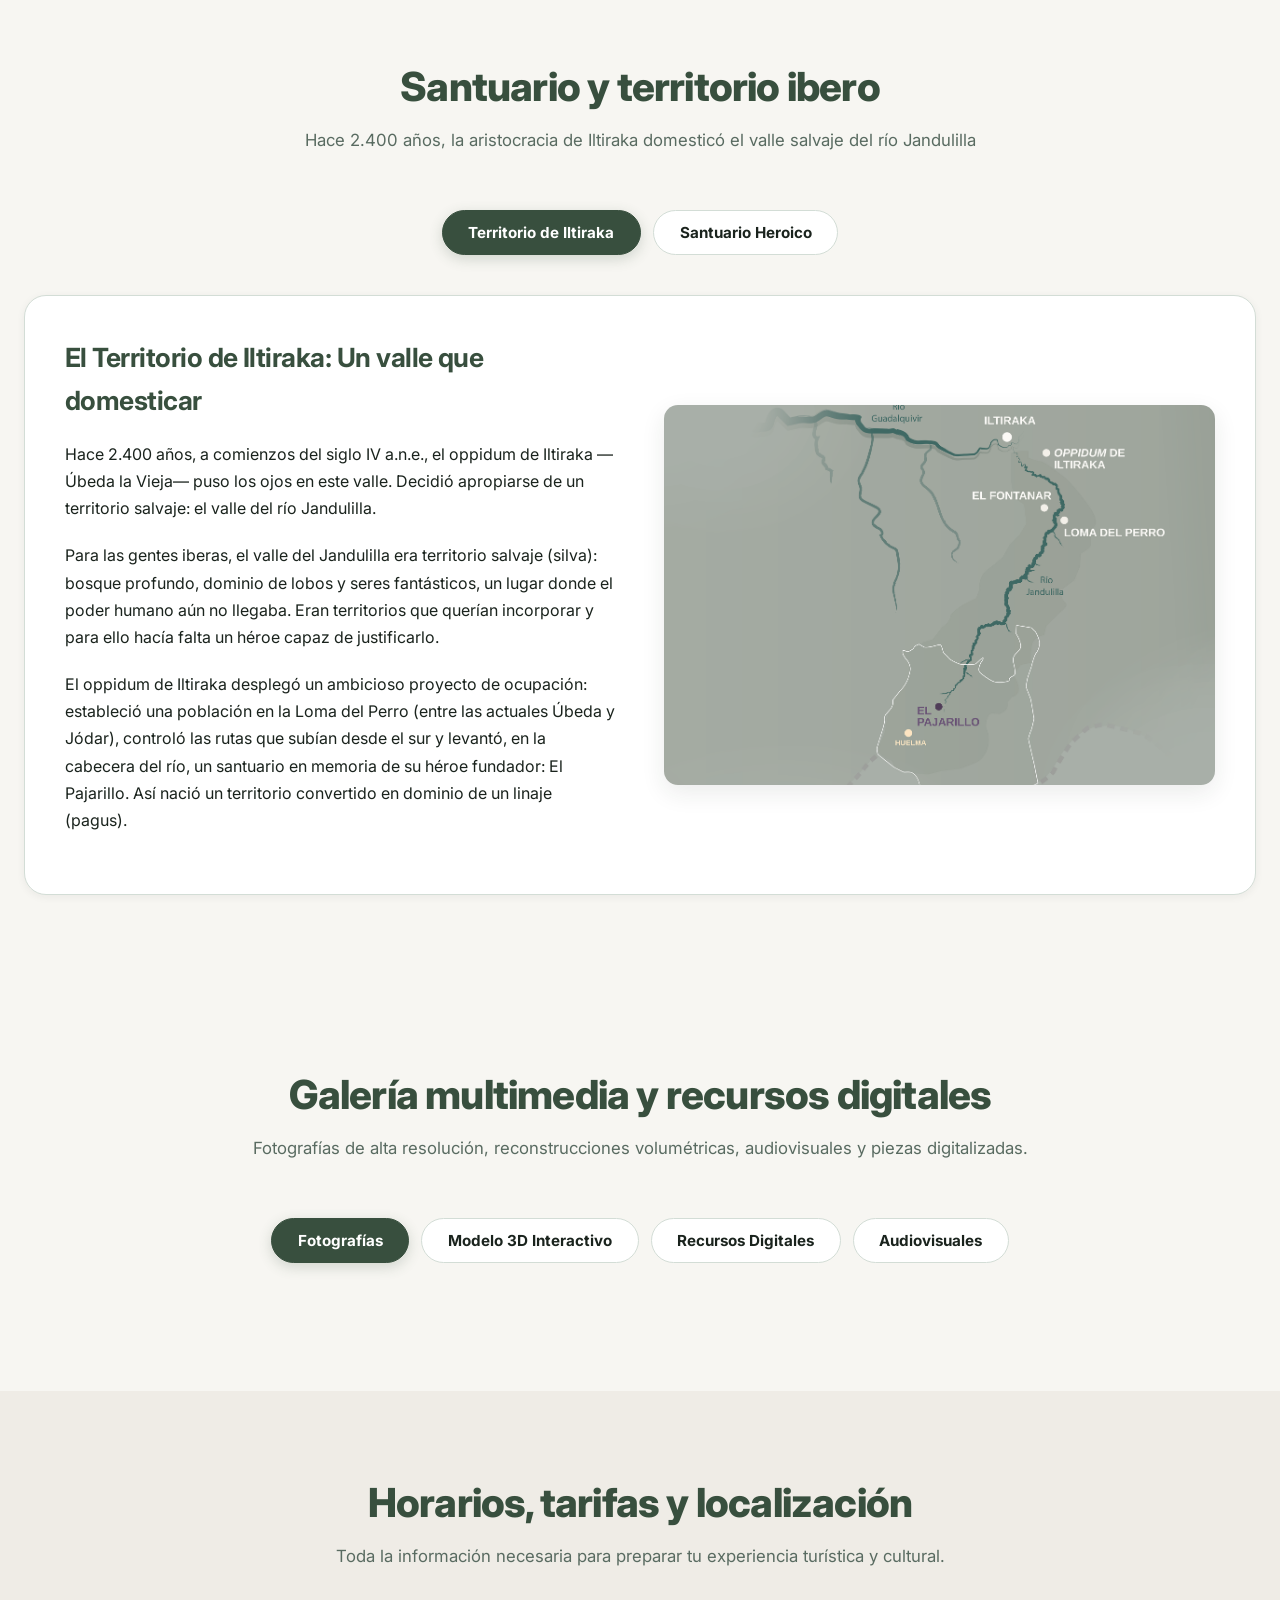
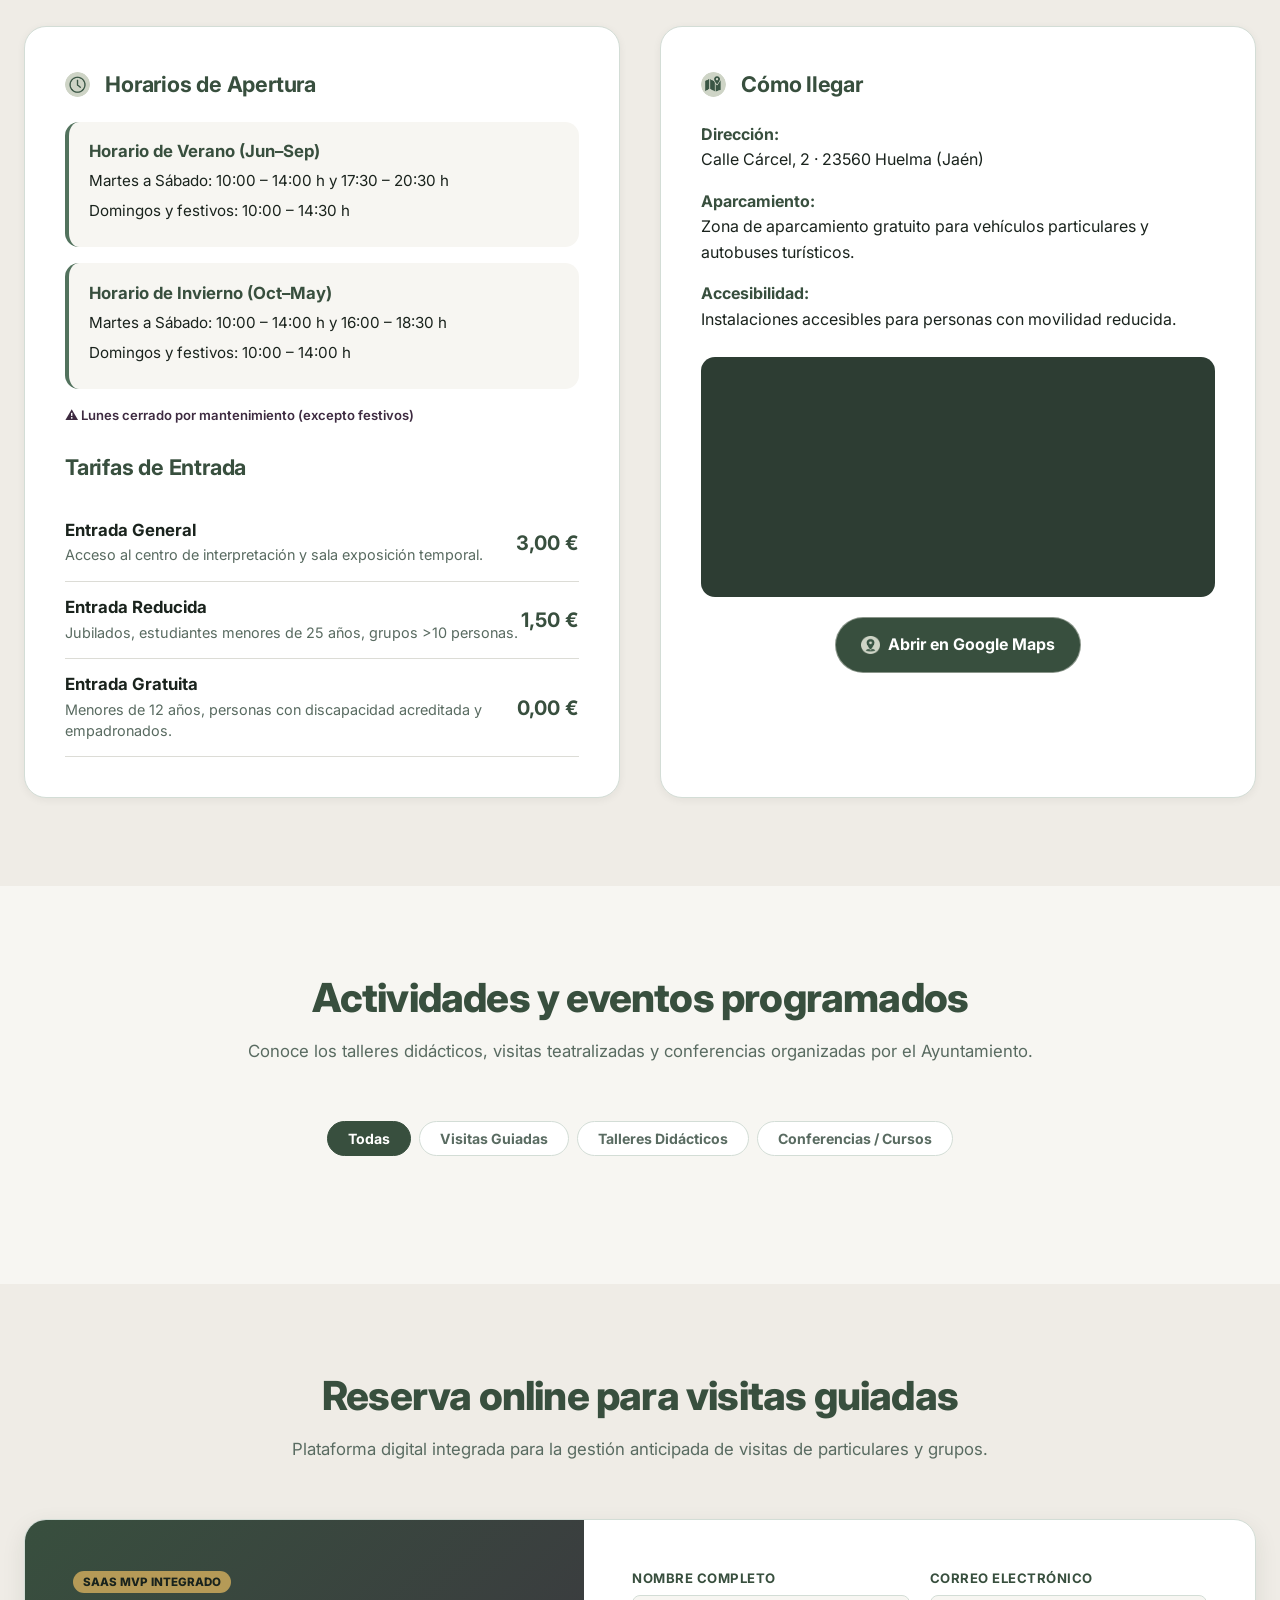
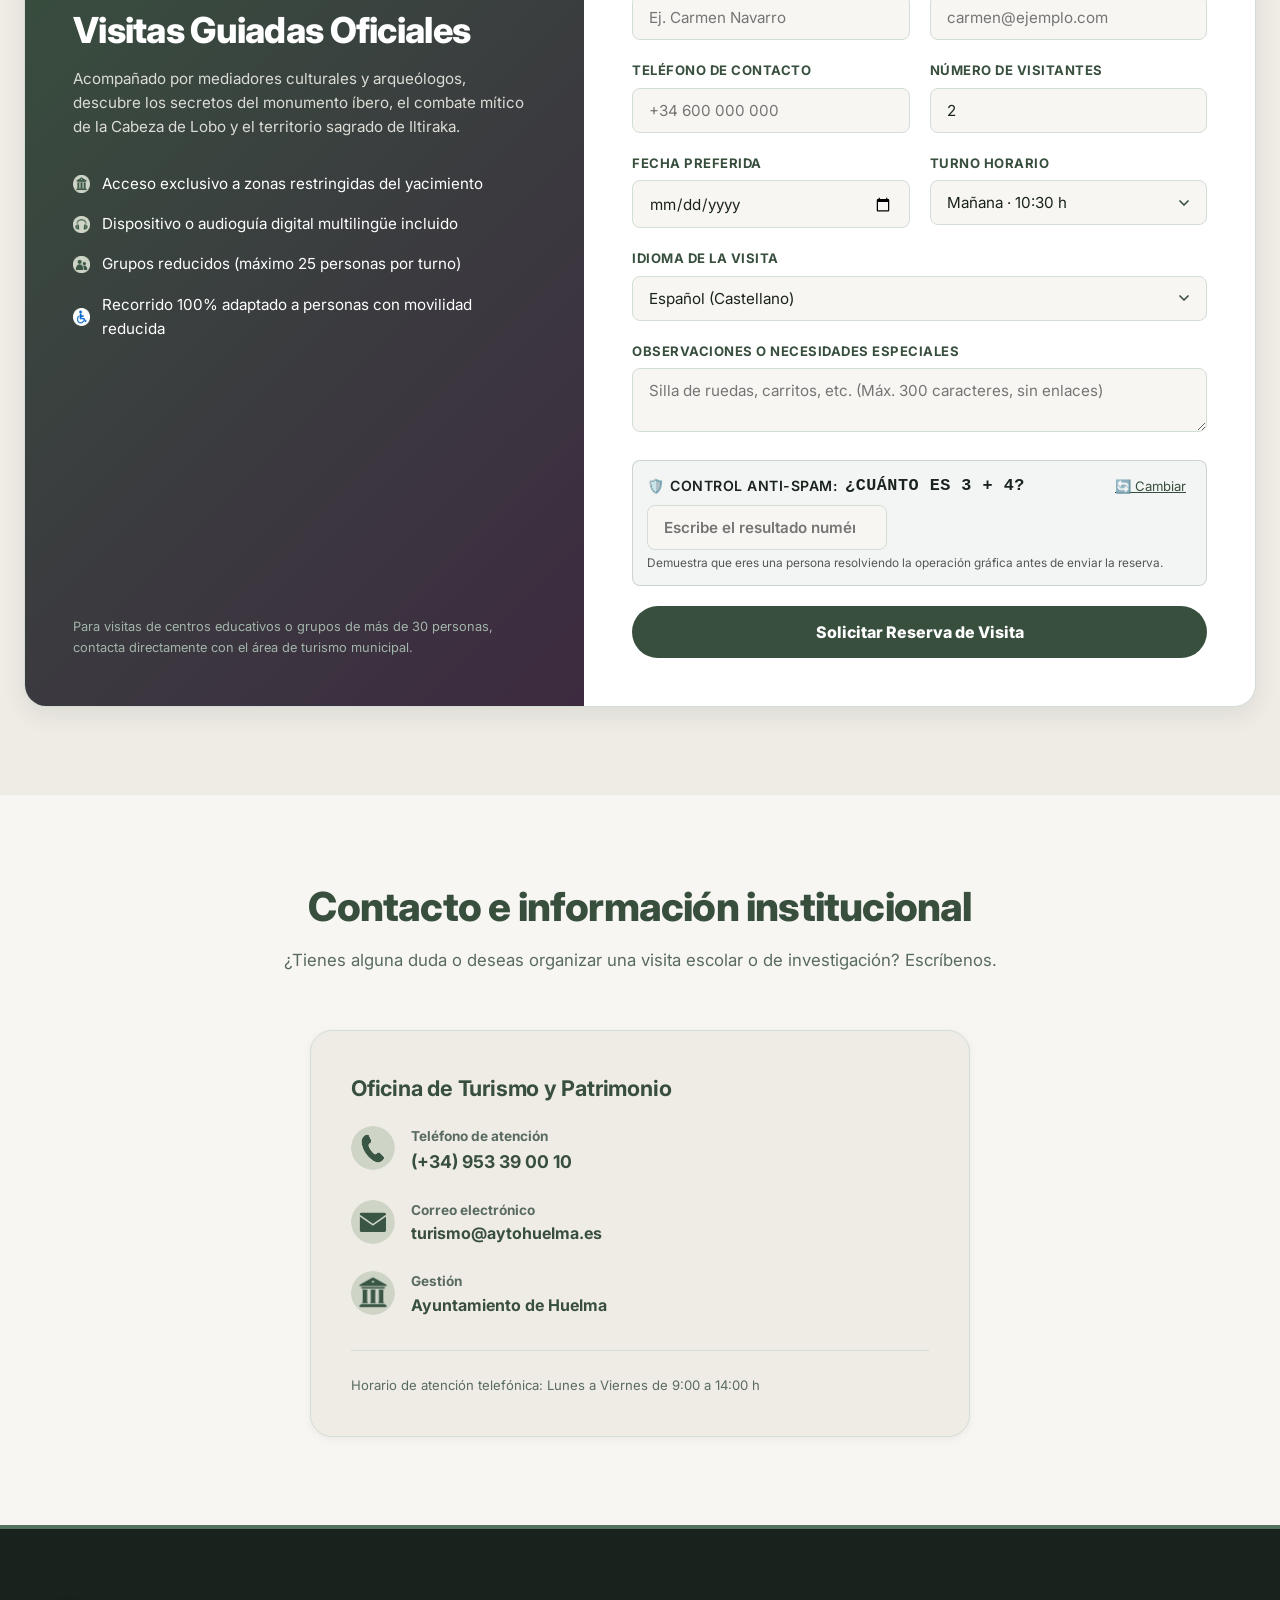
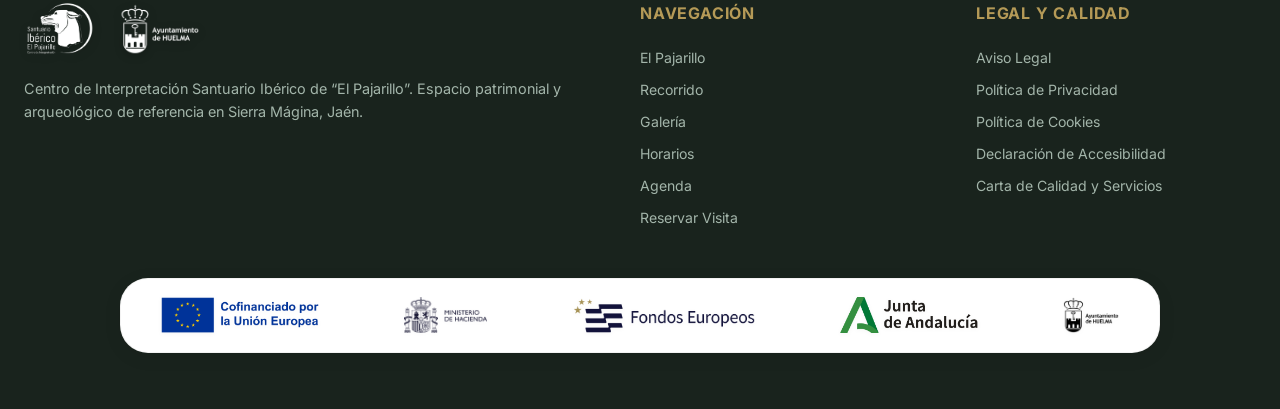
==== commit 1f3e15e6: "fix: integrate backup data, reinforce CAPTCHA & booking security, CSRF protection, and official Sket" ====
--- a/index.html
+++ b/index.html
@@ -594,18 +594,25 @@
               <div style="display:none !important; visibility:hidden; opacity:0; position:absolute; left:-9999px;" aria-hidden="true">
                 <label for="b-website-hp">No rellenar este campo si eres humano</label>
                 <input type="text" id="b-website-hp" name="website_hp" tabindex="-1" autocomplete="off">
+                <input type="hidden" id="b-captcha-token" name="captcha_token">
+                <input type="hidden" id="b-form-loaded-at" name="form_loaded_at">
               </div>
 
               <!-- Control de Seguridad Humana / CAPTCHA Anti-Spam -->
               <div class="form-field" style="background: rgba(30, 70, 50, 0.05); padding: 12px 14px; border-radius: var(--radius-sm); border: 1.5px solid rgba(30, 70, 50, 0.18); margin: 0.75rem 0;">
-                <label for="b-captcha" style="display: flex; align-items: center; justify-content: space-between; font-weight: 600; font-size: 0.88rem; color: var(--c-primary-dark); margin-bottom: 6px;">
-                  <span>🛡️ Control anti-spam: <strong id="captcha-question" style="font-size: 1.05rem; color: var(--c-primary-dark); font-family: monospace;">¿Cuánto es 3 + 4?</strong></span>
-                  <button type="button" id="btn-refresh-captcha" style="background: none; border: none; cursor: pointer; color: var(--c-primary); font-size: 0.82rem; text-decoration: underline; padding: 2px 6px;" title="Generar otra operación matemática">
+                <label for="b-captcha" style="display: flex; align-items: center; justify-content: space-between; font-weight: 600; font-size: 0.88rem; color: var(--c-primary-dark); margin-bottom: 6px; flex-wrap: wrap; gap: 8px;">
+                  <span style="display: inline-flex; align-items: center; gap: 8px;">
+                    🛡️ Control anti-spam:
+                    <span id="captcha-visual-wrap" style="display: inline-flex; align-items: center;">
+                      <strong id="captcha-question" style="font-size: 1.05rem; color: var(--c-primary-dark); font-family: monospace;">¿Cuánto es 3 + 4?</strong>
+                    </span>
+                  </span>
+                  <button type="button" id="btn-refresh-captcha" style="background: none; border: none; cursor: pointer; color: var(--c-primary); font-size: 0.82rem; text-decoration: underline; padding: 2px 6px;" title="Generar otra operación gráfica">
                     🔄 Cambiar
                   </button>
                 </label>
                 <input type="number" id="b-captcha" class="form-input" required placeholder="Escribe el resultado numérico aquí" style="max-width: 240px; font-weight: 600;" autocomplete="off">
-                <small style="display: block; font-size: 0.74rem; color: #555; margin-top: 4px;">Demuestra que eres una persona resolviendo esta sencilla suma antes de enviar la reserva.</small>
+                <small style="display: block; font-size: 0.74rem; color: #555; margin-top: 4px;">Demuestra que eres una persona resolviendo la operación gráfica antes de enviar la reserva.</small>
               </div>
 
               <button type="submit" class="btn-submit-booking" data-i18n="reservas.form_submit">
@@ -699,7 +706,7 @@
                 <div class="contact-icon"><img src="./assets/icons/icon-temple.png" alt="Gestión"></div>
                 <div>
                   <strong style="display: block; font-size: 0.85rem; color: var(--c-text-muted);" data-i18n="contacto.ayto_label">Gestión</strong>
-                  <span style="font-size: 0.95rem; font-weight: 600;" data-i18n="contacto.ayto_val">Ayuntamiento de Huelma · Concejalía de Patrimonio y Turismo</span>
+                  <span style="font-size: 1rem; font-weight: 700; color: var(--c-primary); line-height: 1.35;" data-i18n="contacto.ayto_val">Ayuntamiento de Huelma</span>
                 </div>
               </li>
             </ul>
@@ -847,6 +854,6 @@
   </div>
 
   <!-- Lógica Principal -->
-  <script type="module" src="./js/app.js?v=5.0"></script>
+  <script type="module" src="./js/app.js?v=5.4"></script>
 </body>
 </html>
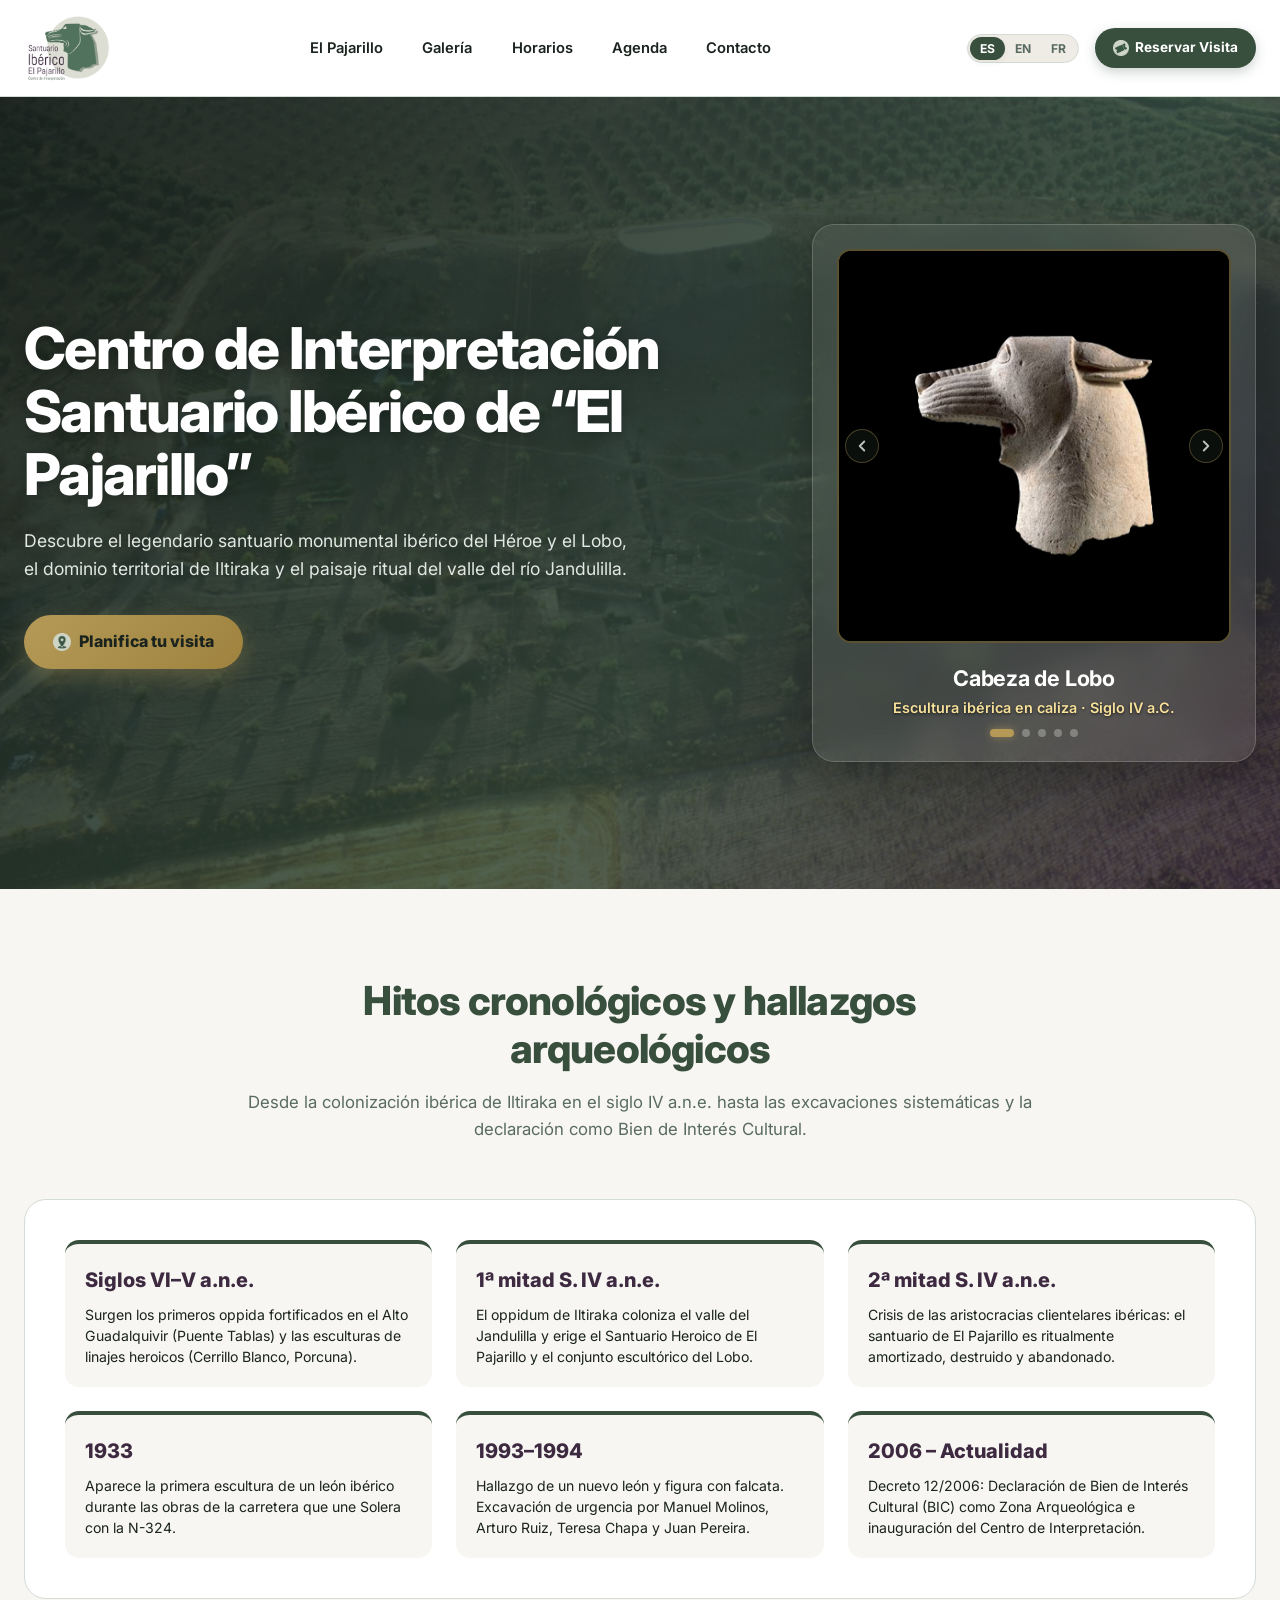
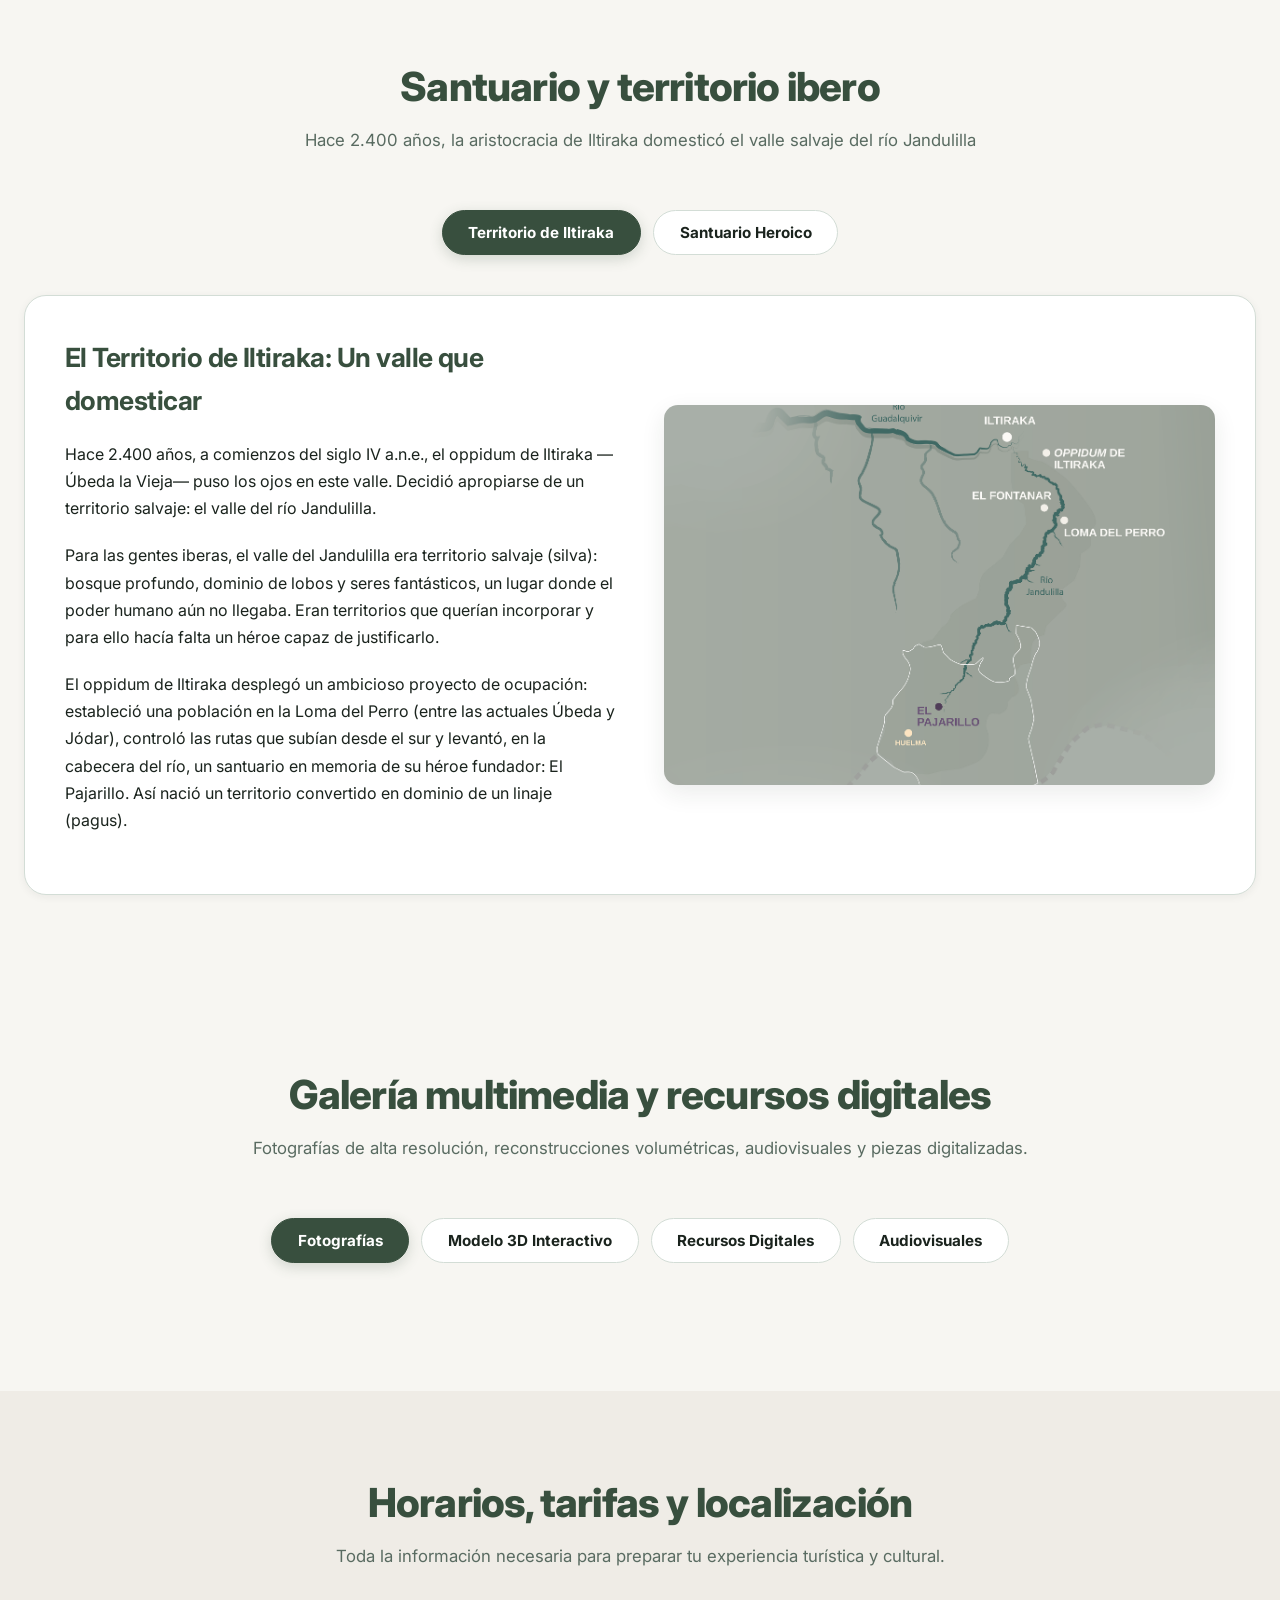
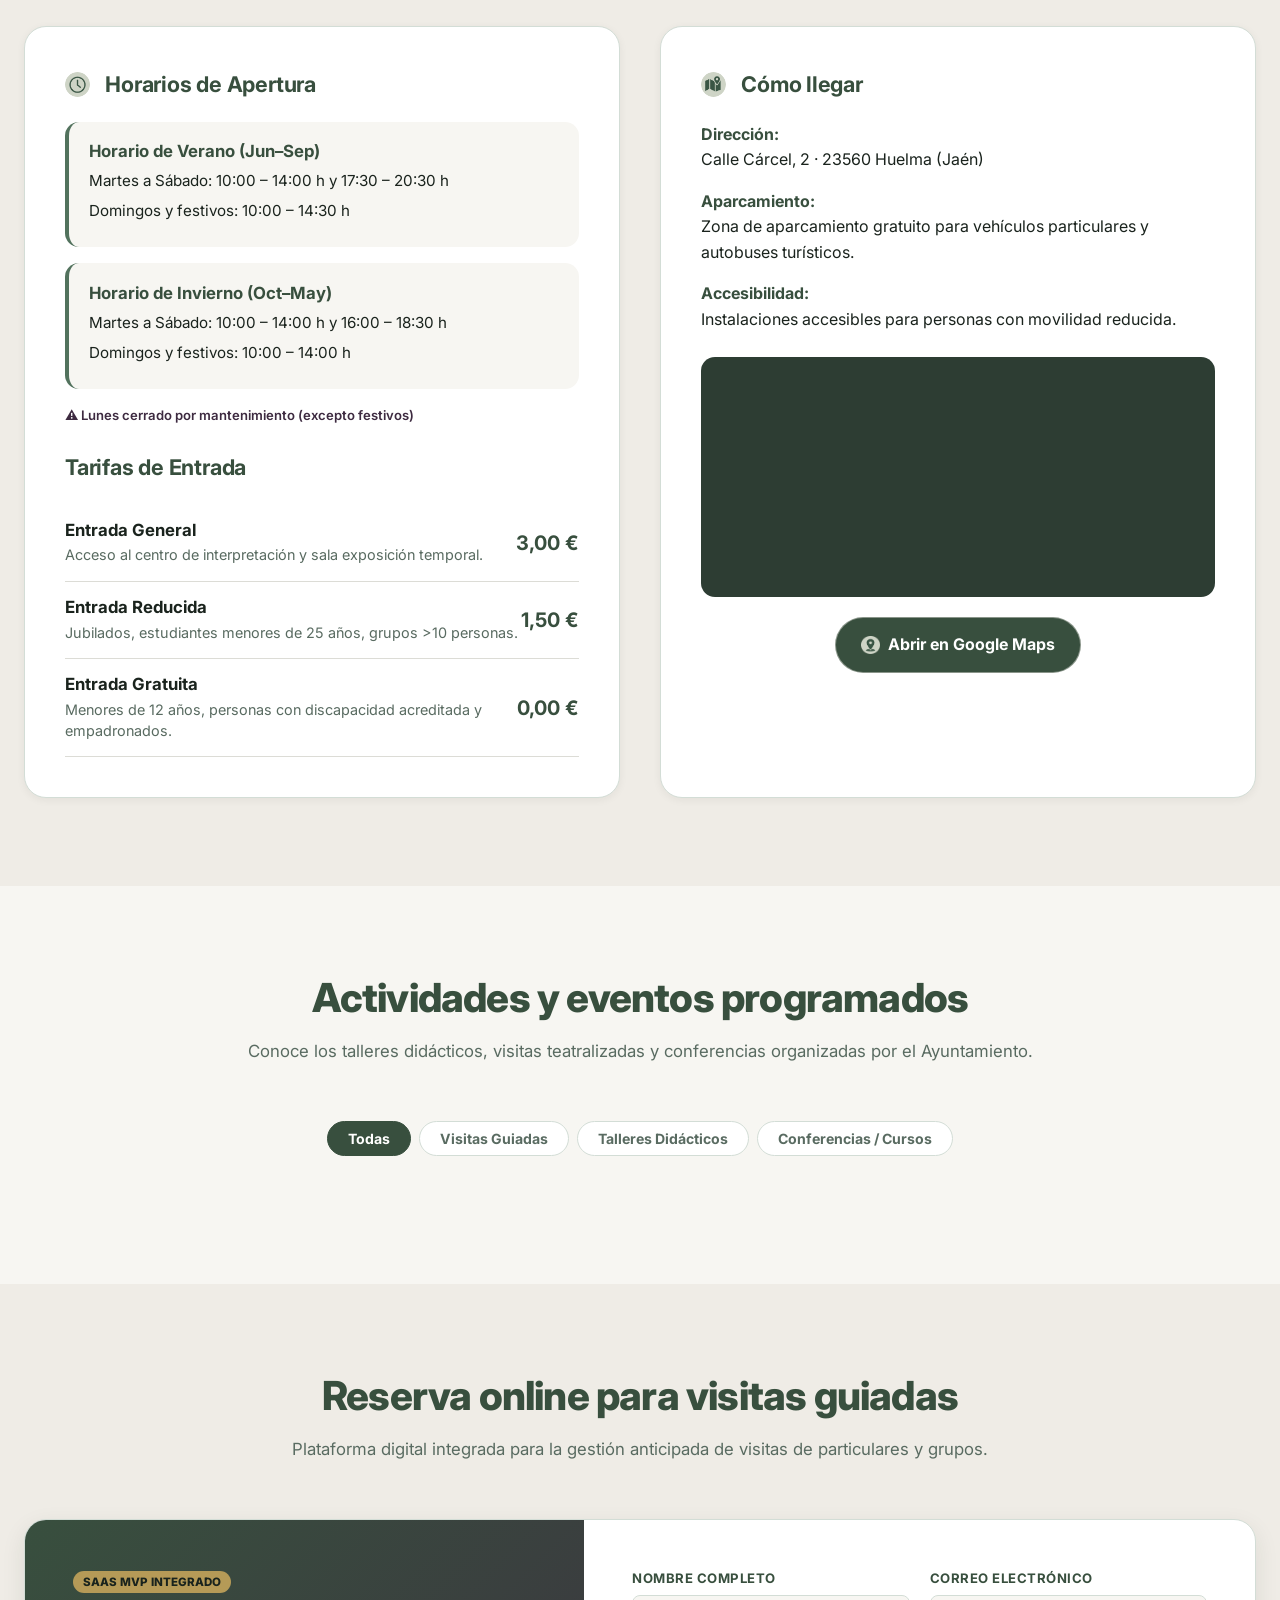
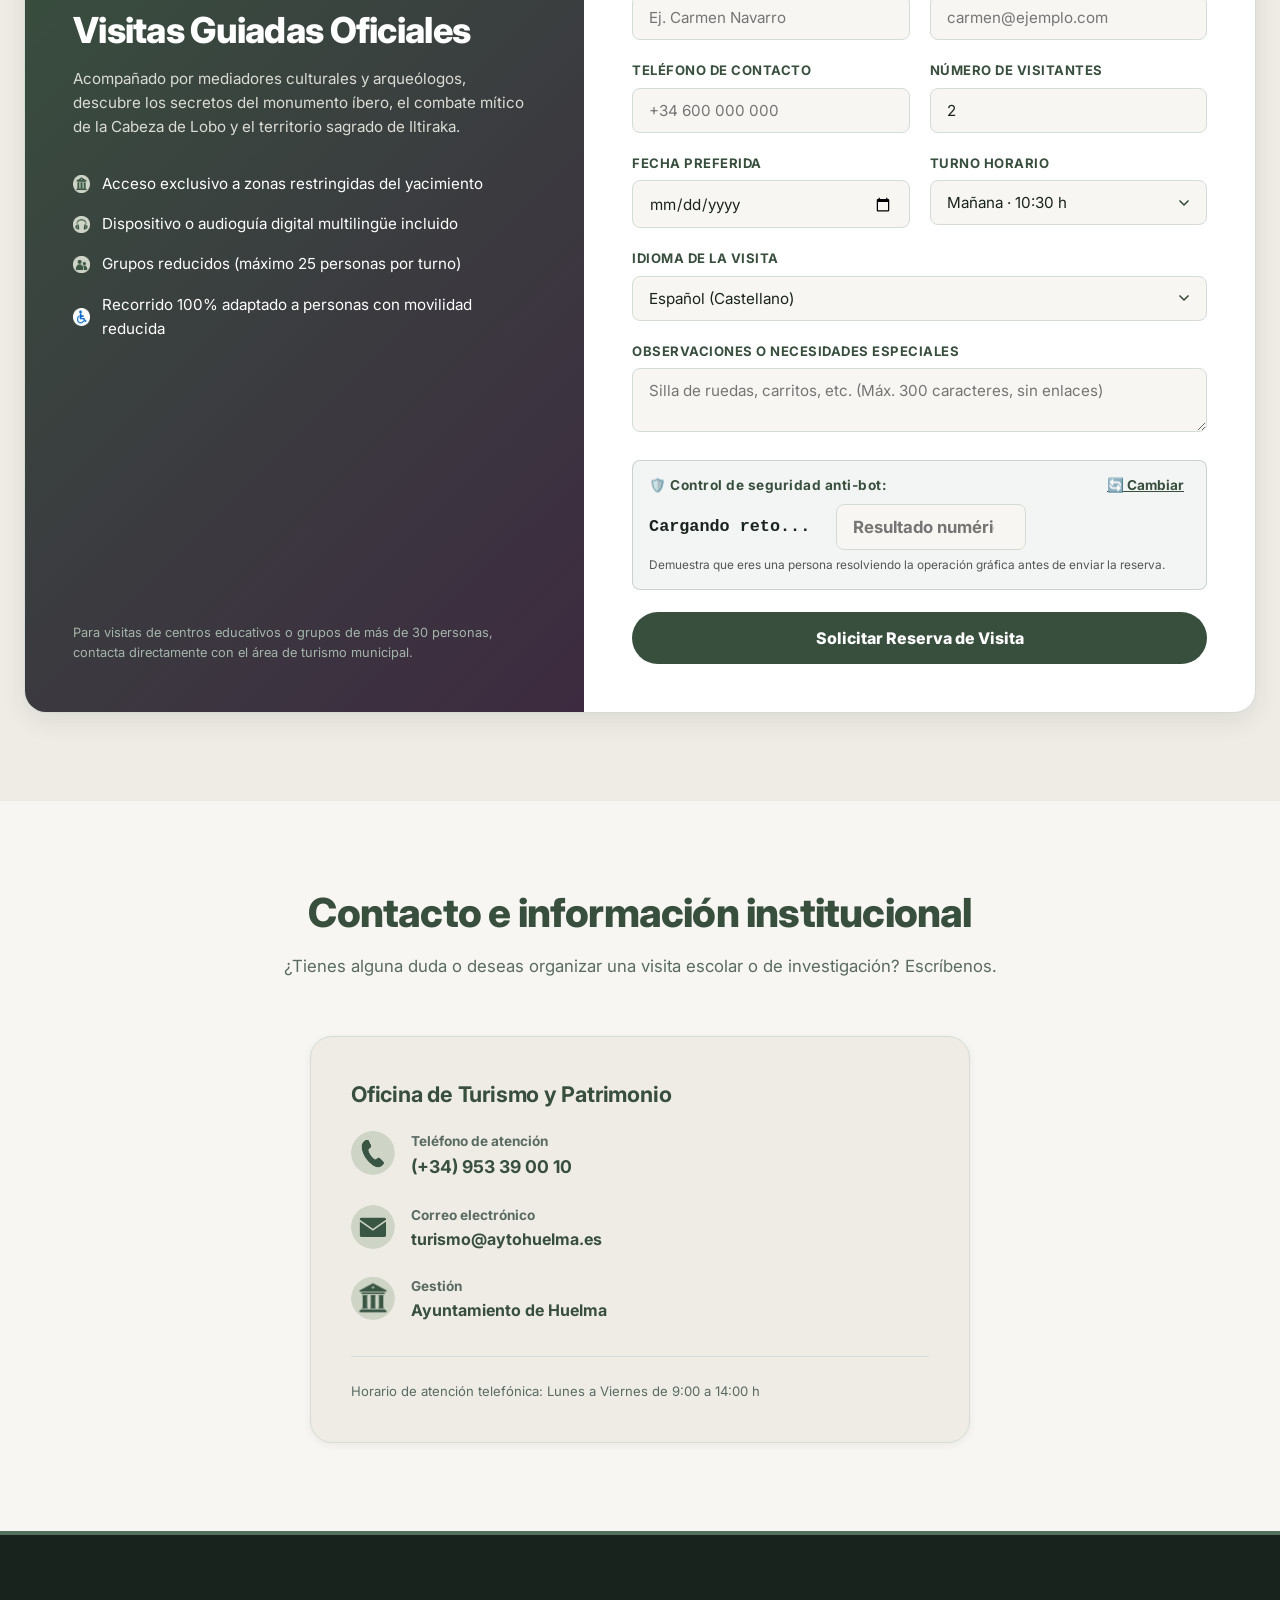
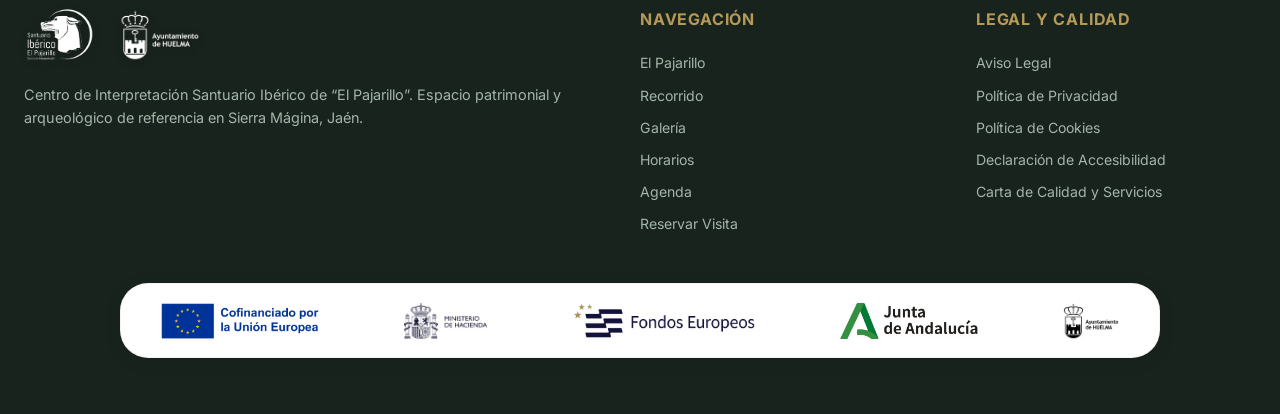
==== commit 38b35f36: "fix(captcha): render visual anti-OCR vector SVG and modernize captcha challenge UI" ====
--- a/index.html
+++ b/index.html
@@ -599,20 +599,25 @@
               </div>
 
               <!-- Control de Seguridad Humana / CAPTCHA Anti-Spam -->
-              <div class="form-field" style="background: rgba(30, 70, 50, 0.05); padding: 12px 14px; border-radius: var(--radius-sm); border: 1.5px solid rgba(30, 70, 50, 0.18); margin: 0.75rem 0;">
-                <label for="b-captcha" style="display: flex; align-items: center; justify-content: space-between; font-weight: 600; font-size: 0.88rem; color: var(--c-primary-dark); margin-bottom: 6px; flex-wrap: wrap; gap: 8px;">
-                  <span style="display: inline-flex; align-items: center; gap: 8px;">
-                    🛡️ Control anti-spam:
-                    <span id="captcha-visual-wrap" style="display: inline-flex; align-items: center;">
-                      <strong id="captcha-question" style="font-size: 1.05rem; color: var(--c-primary-dark); font-family: monospace;">¿Cuánto es 3 + 4?</strong>
-                    </span>
+              <div class="form-field" style="background: rgba(30, 70, 50, 0.05); padding: 14px 16px; border-radius: var(--radius-sm); border: 1.5px solid rgba(30, 70, 50, 0.2); margin: 0.85rem 0;">
+                <div style="display: flex; align-items: center; justify-content: space-between; margin-bottom: 8px; flex-wrap: wrap; gap: 8px;">
+                  <span style="font-size: 0.85rem; font-weight: 700; color: var(--c-primary); letter-spacing: 0.5px;">
+                    🛡️ Control de seguridad anti-bot:
                   </span>
-                  <button type="button" id="btn-refresh-captcha" style="background: none; border: none; cursor: pointer; color: var(--c-primary); font-size: 0.82rem; text-decoration: underline; padding: 2px 6px;" title="Generar otra operación gráfica">
+                  <button type="button" id="btn-refresh-captcha" style="background: none; border: none; cursor: pointer; color: var(--c-primary); font-size: 0.85rem; font-weight: 700; text-decoration: underline; padding: 2px 6px;" title="Generar otra operación gráfica">
                     🔄 Cambiar
                   </button>
-                </label>
-                <input type="number" id="b-captcha" class="form-input" required placeholder="Escribe el resultado numérico aquí" style="max-width: 240px; font-weight: 600;" autocomplete="off">
-                <small style="display: block; font-size: 0.74rem; color: #555; margin-top: 4px;">Demuestra que eres una persona resolviendo la operación gráfica antes de enviar la reserva.</small>
+                </div>
+
+                <div style="display: flex; align-items: center; gap: 12px; margin-bottom: 6px; flex-wrap: wrap;">
+                  <div id="captcha-visual-wrap" style="display: inline-flex; align-items: center; min-width: 175px; min-height: 40px;">
+                    <!-- Gráfico vectorial SVG anti-bot generado dinámicamente -->
+                    <strong id="captcha-question" style="font-size: 1.05rem; color: var(--c-primary-dark); font-family: monospace;">Cargando reto...</strong>
+                  </div>
+                  <input type="number" id="b-captcha" class="form-input" required placeholder="Resultado numérico" style="max-width: 190px; font-weight: 700; font-size: 1.05rem; text-align: center;" autocomplete="off">
+                </div>
+
+                <small style="display: block; font-size: 0.74rem; color: #555; text-transform: none; margin-top: 4px;">Demuestra que eres una persona resolviendo la operación gráfica antes de enviar la reserva.</small>
               </div>
 
               <button type="submit" class="btn-submit-booking" data-i18n="reservas.form_submit">
@@ -854,6 +859,6 @@
   </div>
 
   <!-- Lógica Principal -->
-  <script type="module" src="./js/app.js?v=5.4"></script>
+  <script type="module" src="./js/app.js?v=5.5"></script>
 </body>
 </html>
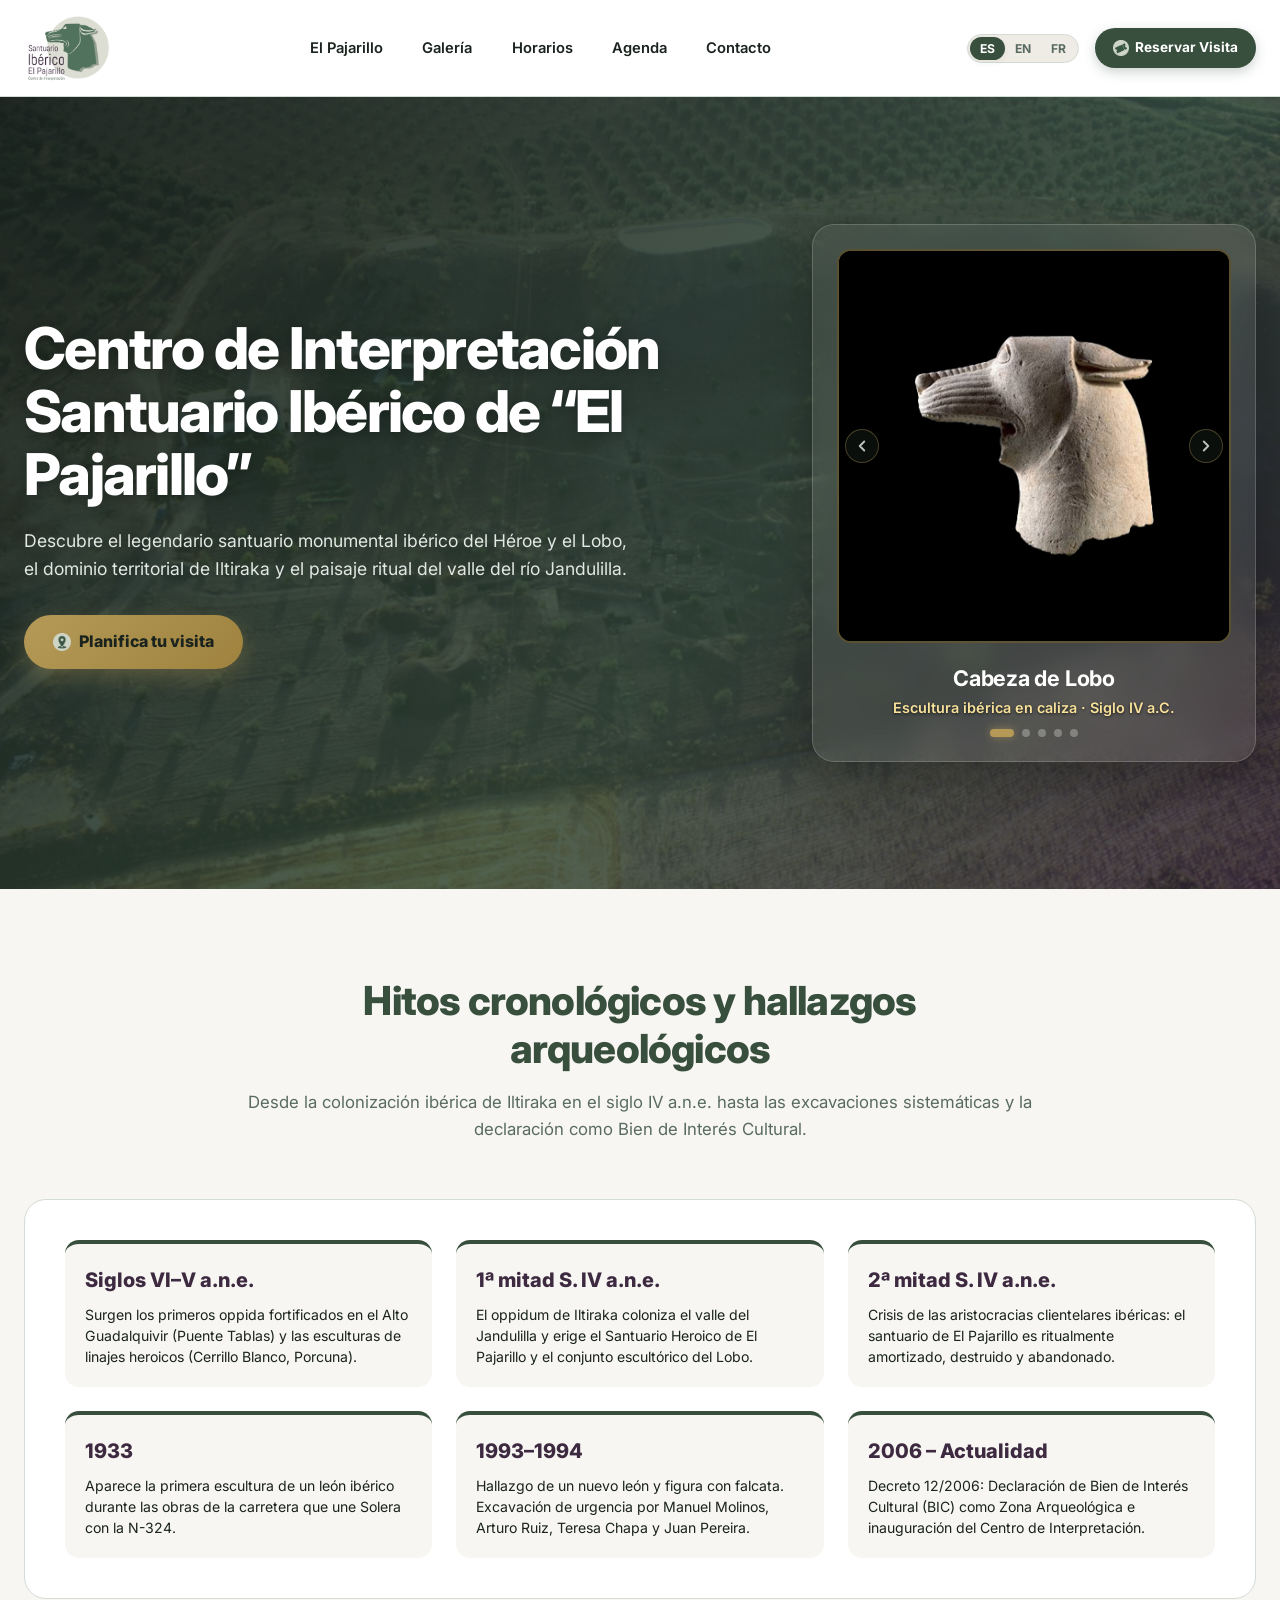
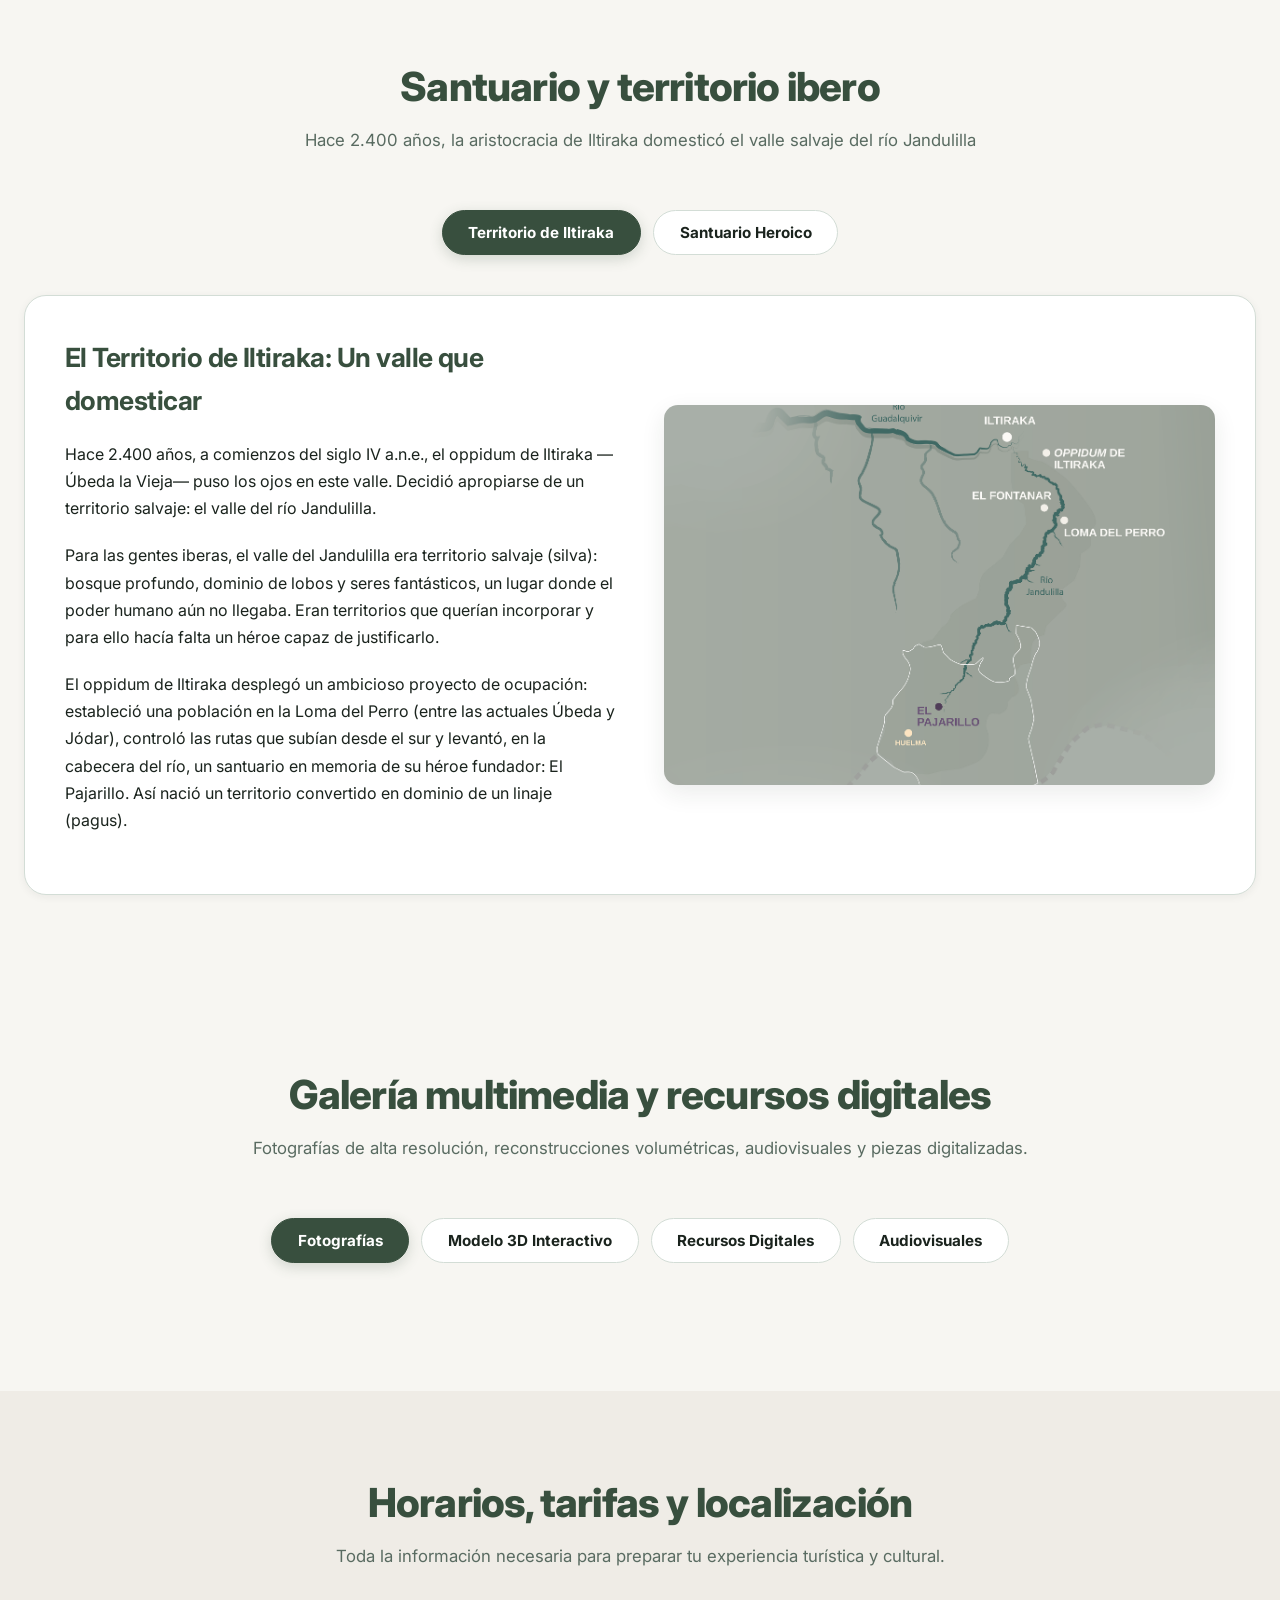
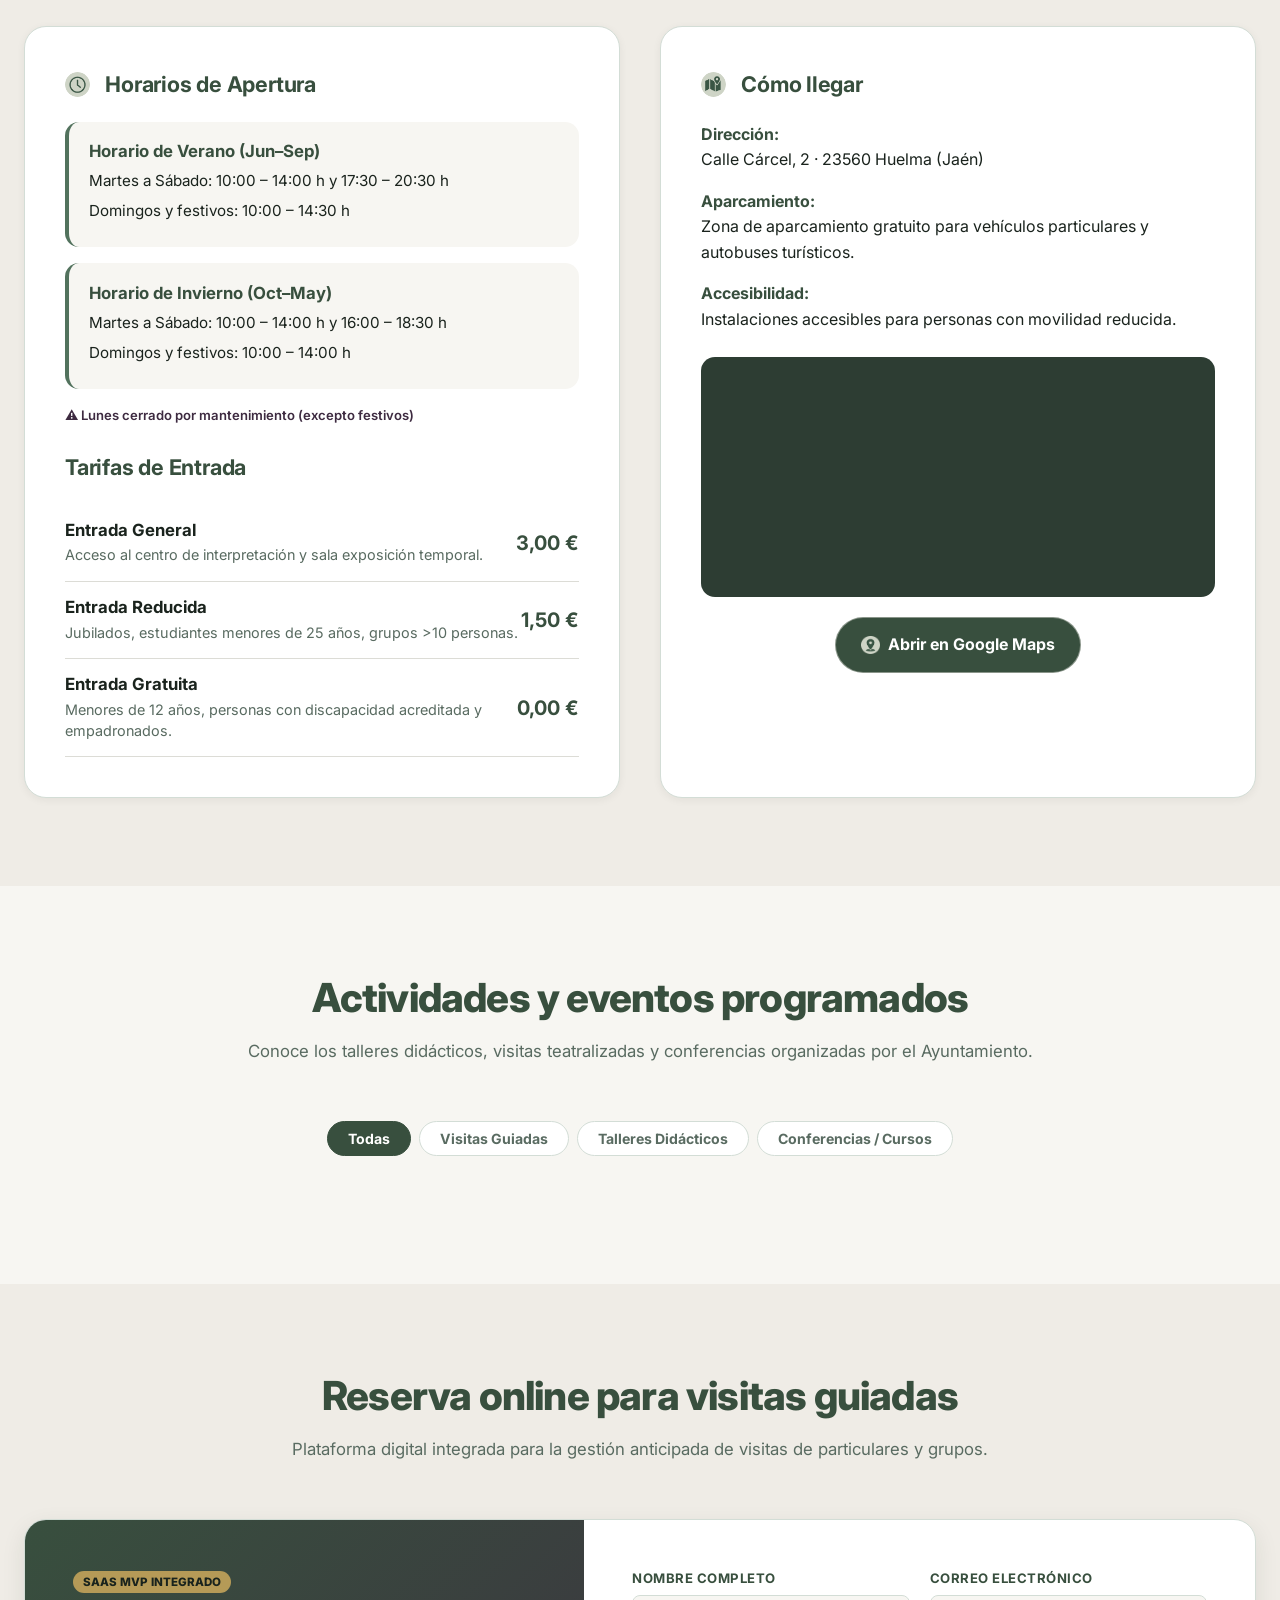
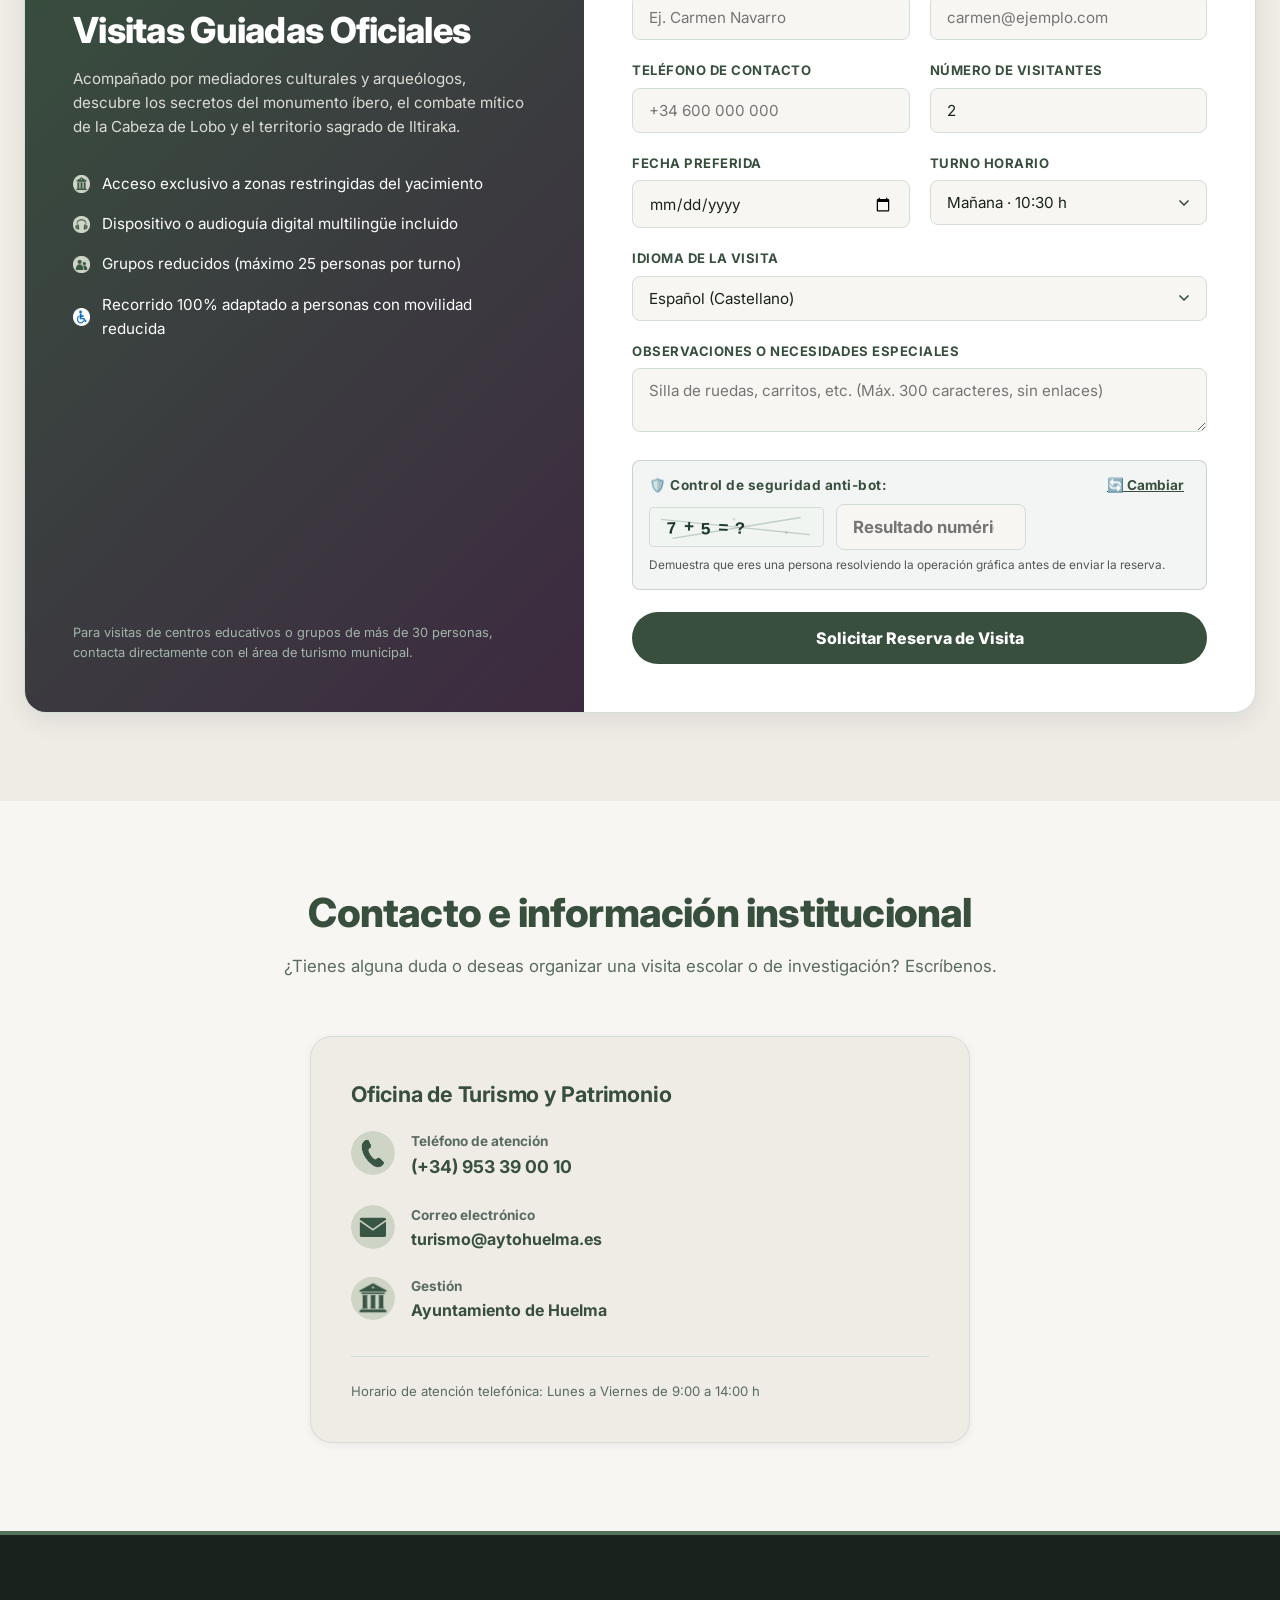
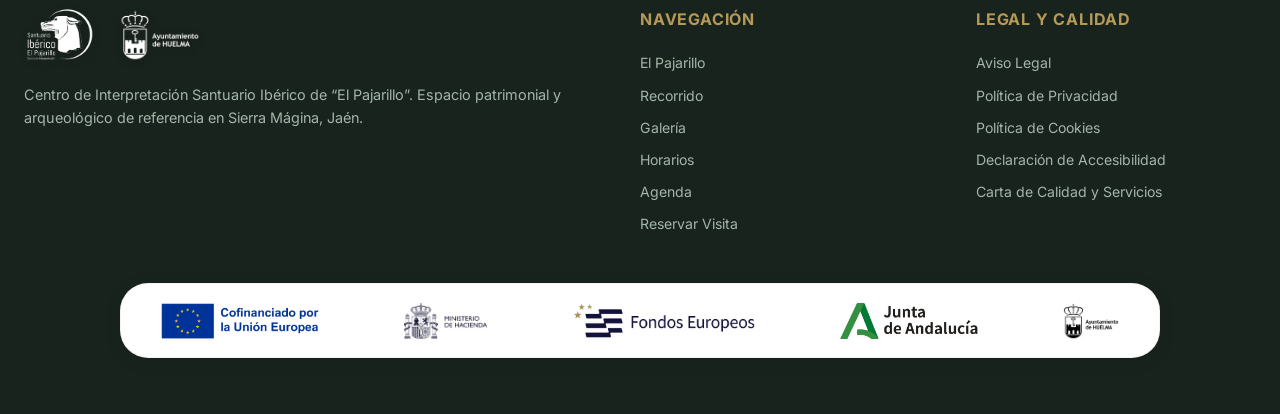
==== commit 9661924a: "fix(captcha): render instant visual challenge without loading delay" ====
--- a/index.html
+++ b/index.html
@@ -612,7 +612,18 @@
                 <div style="display: flex; align-items: center; gap: 12px; margin-bottom: 6px; flex-wrap: wrap;">
                   <div id="captcha-visual-wrap" style="display: inline-flex; align-items: center; min-width: 175px; min-height: 40px;">
                     <!-- Gráfico vectorial SVG anti-bot generado dinámicamente -->
-                    <strong id="captcha-question" style="font-size: 1.05rem; color: var(--c-primary-dark); font-family: monospace;">Cargando reto...</strong>
+                    <svg xmlns="http://www.w3.org/2000/svg" width="175" height="40" viewBox="0 0 175 40" style="display:inline-block; vertical-align:middle; user-select:none; background:#f0f5f1; border-radius:4px; border:1px solid #d4ded6;">
+                      <line x1="8" y1="12" x2="165" y2="28" stroke="rgba(30,70,50,0.22)" stroke-width="1.5" />
+                      <line x1="20" y1="32" x2="155" y2="10" stroke="rgba(30,70,50,0.22)" stroke-width="1.5" />
+                      <circle cx="35" cy="18" r="1.5" fill="rgba(30,70,50,0.15)" />
+                      <circle cx="85" cy="12" r="1.5" fill="rgba(30,70,50,0.15)" />
+                      <circle cx="140" cy="26" r="1.5" fill="rgba(30,70,50,0.15)" />
+                      <text x="14" y="27" font-family="monospace, sans-serif" font-size="18" font-weight="bold" fill="#1B3828" transform="rotate(-3, 14, 27)">7</text>
+                      <text x="32" y="25" font-family="monospace, sans-serif" font-size="18" font-weight="bold" fill="#1B3828" transform="rotate(2, 32, 25)">+</text>
+                      <text x="50" y="28" font-family="monospace, sans-serif" font-size="18" font-weight="bold" fill="#1B3828" transform="rotate(-2, 50, 28)">5</text>
+                      <text x="68" y="26" font-family="monospace, sans-serif" font-size="18" font-weight="bold" fill="#1B3828" transform="rotate(3, 68, 26)">=</text>
+                      <text x="86" y="27" font-family="monospace, sans-serif" font-size="18" font-weight="bold" fill="#1B3828" transform="rotate(-1, 86, 27)">?</text>
+                    </svg>
                   </div>
                   <input type="number" id="b-captcha" class="form-input" required placeholder="Resultado numérico" style="max-width: 190px; font-weight: 700; font-size: 1.05rem; text-align: center;" autocomplete="off">
                 </div>
@@ -859,6 +870,6 @@
   </div>
 
   <!-- Lógica Principal -->
-  <script type="module" src="./js/app.js?v=5.5"></script>
+  <script type="module" src="./js/app.js?v=5.6"></script>
 </body>
 </html>
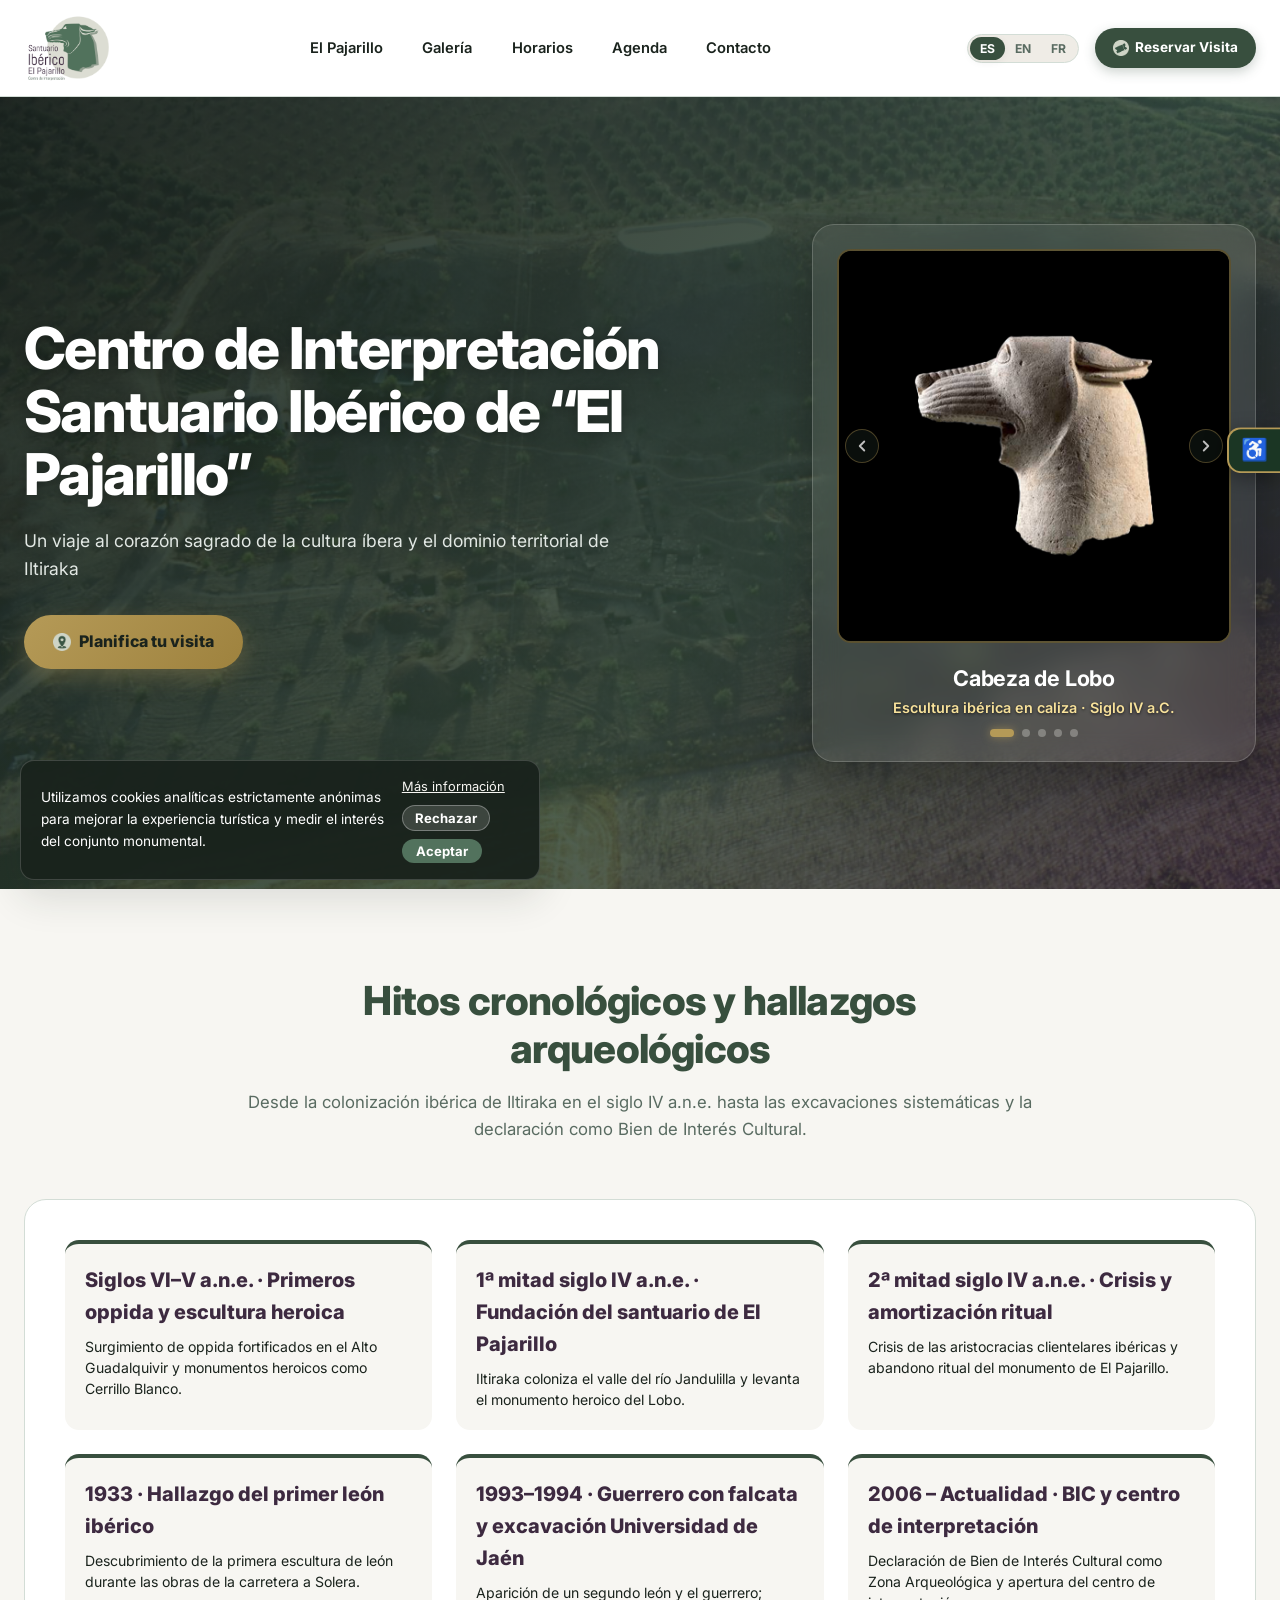
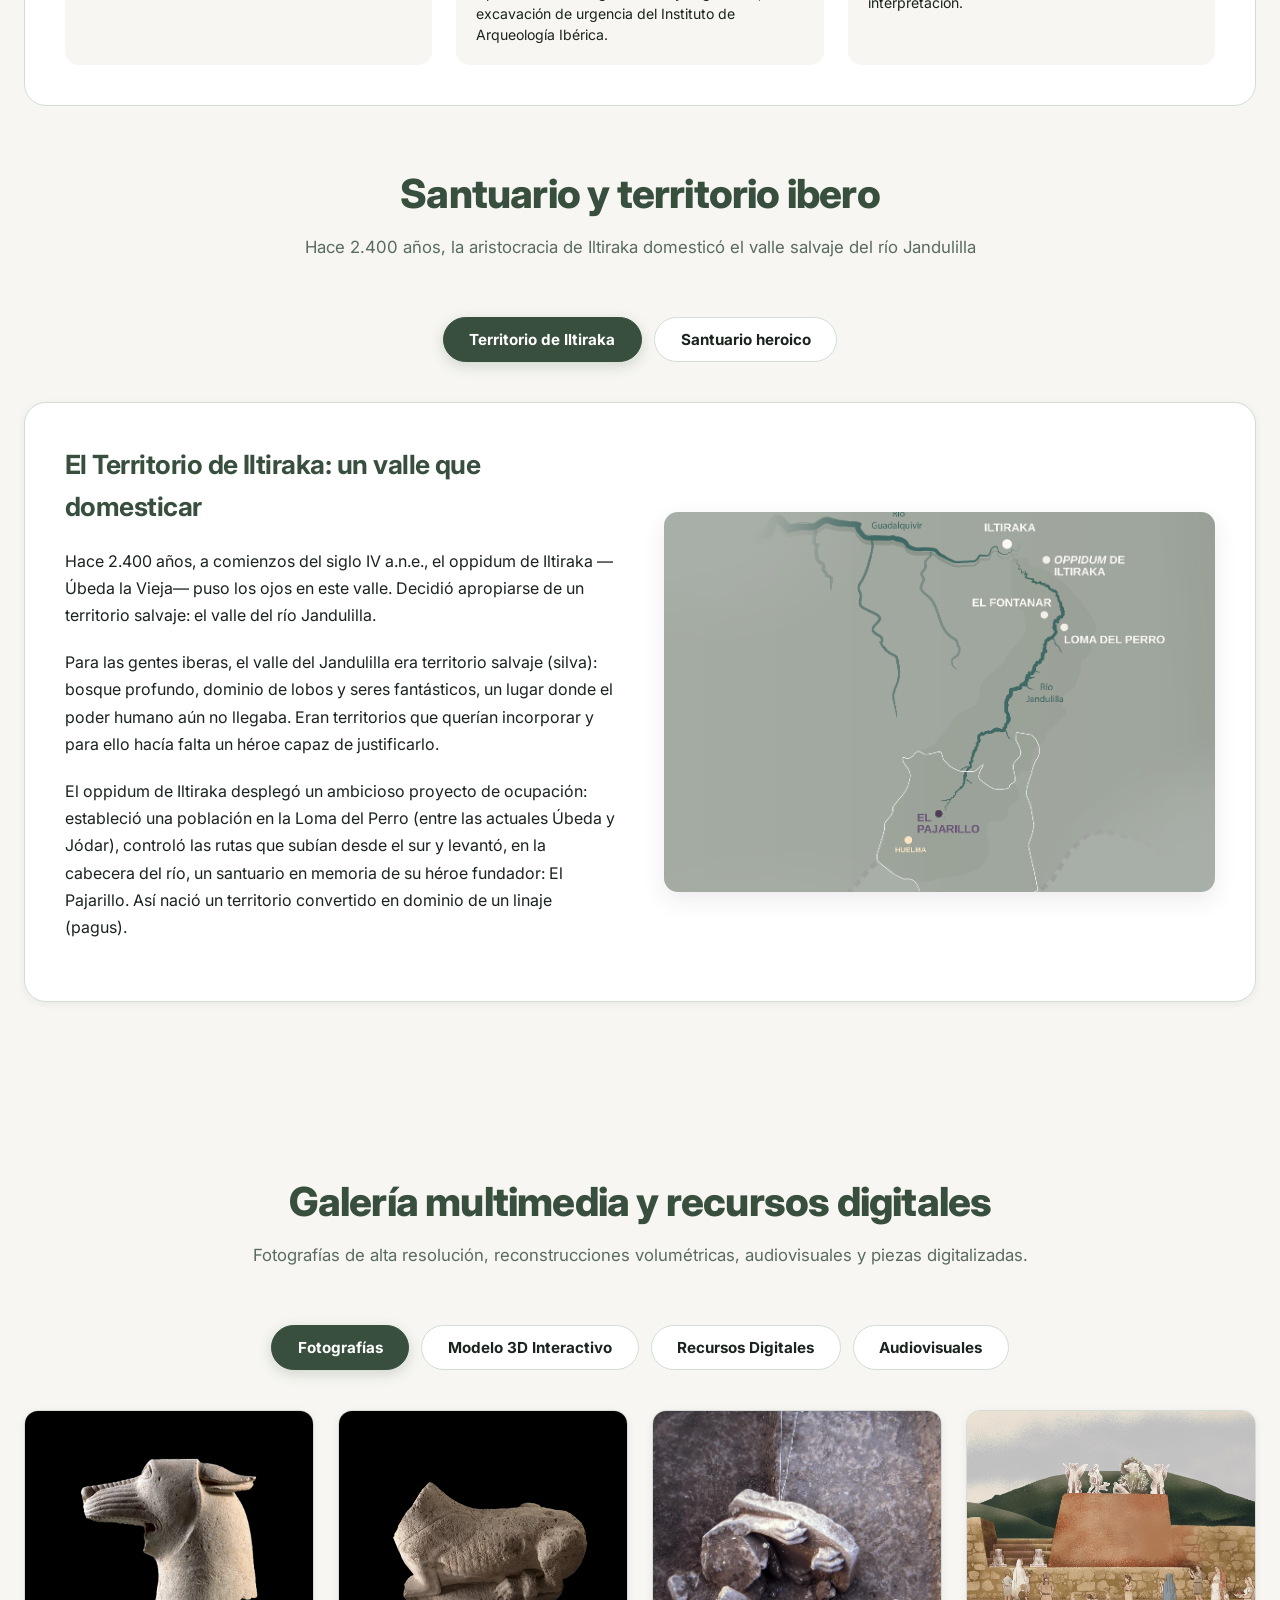
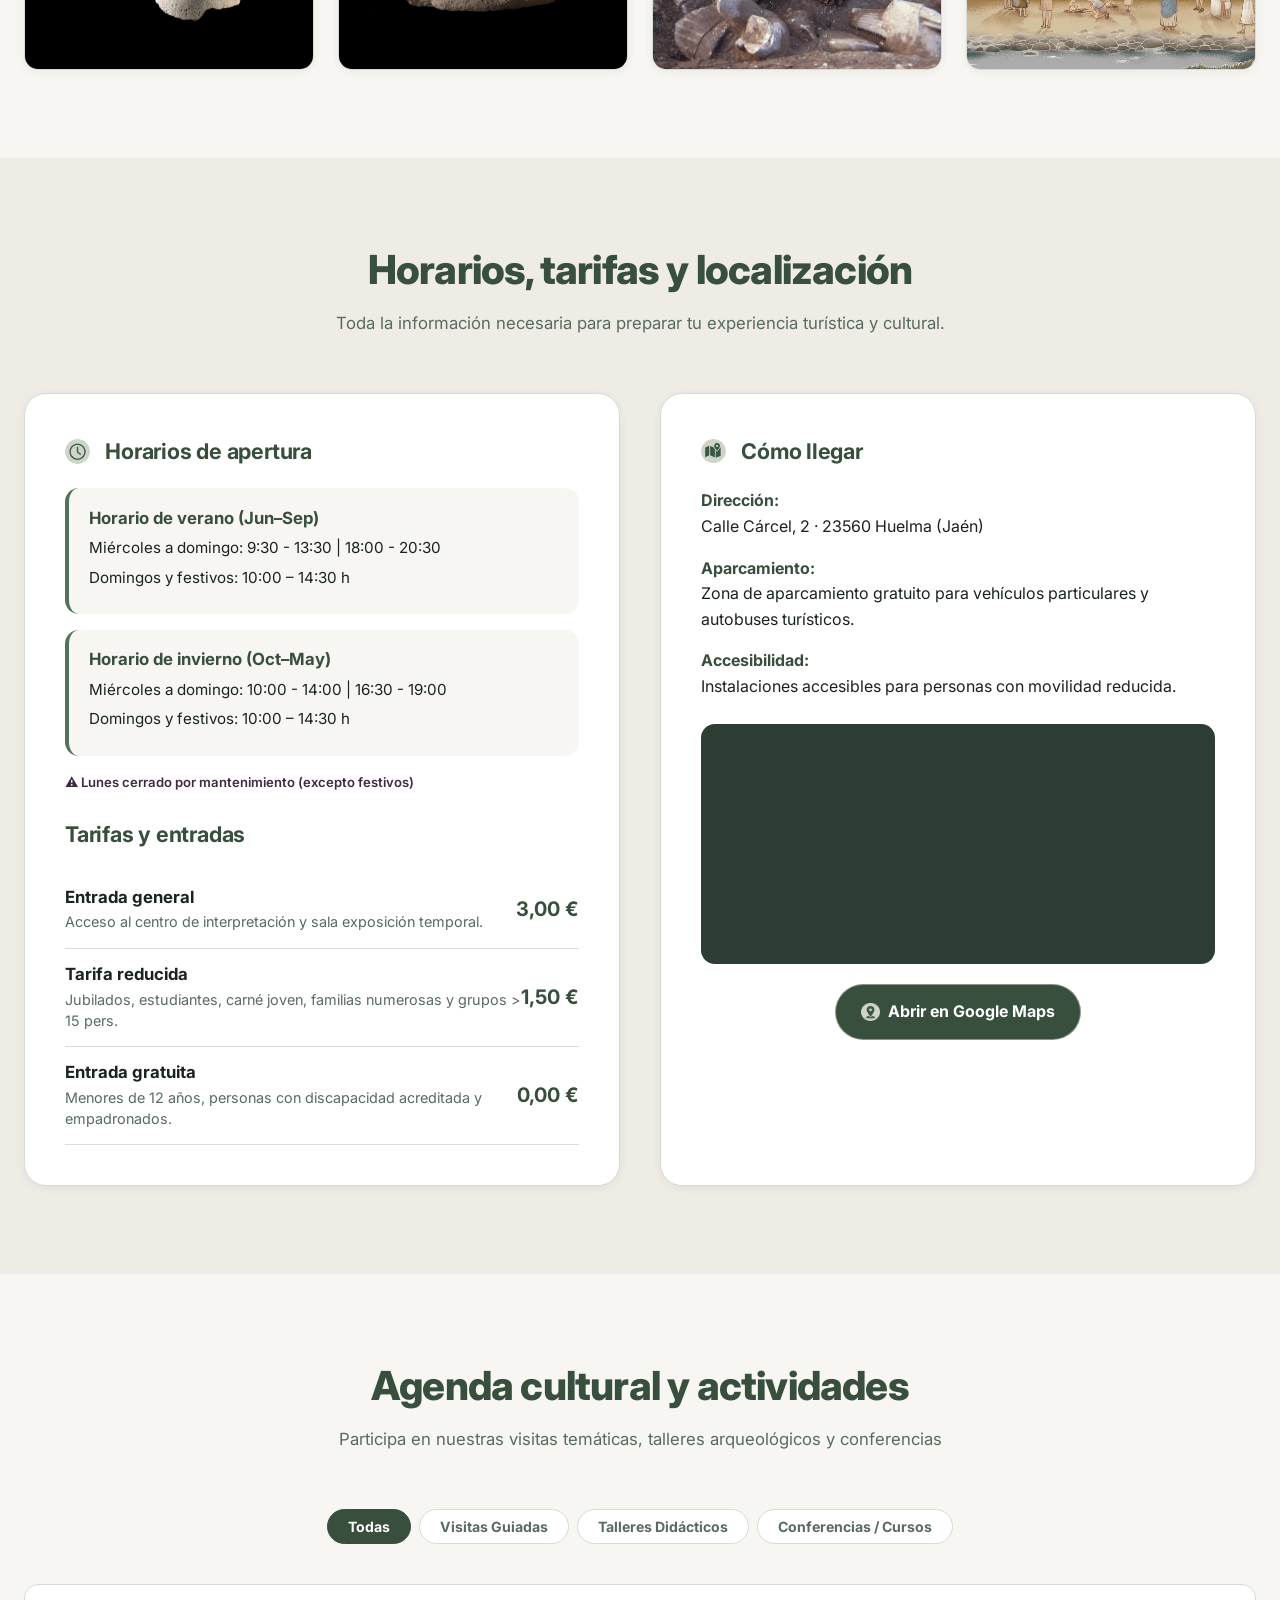
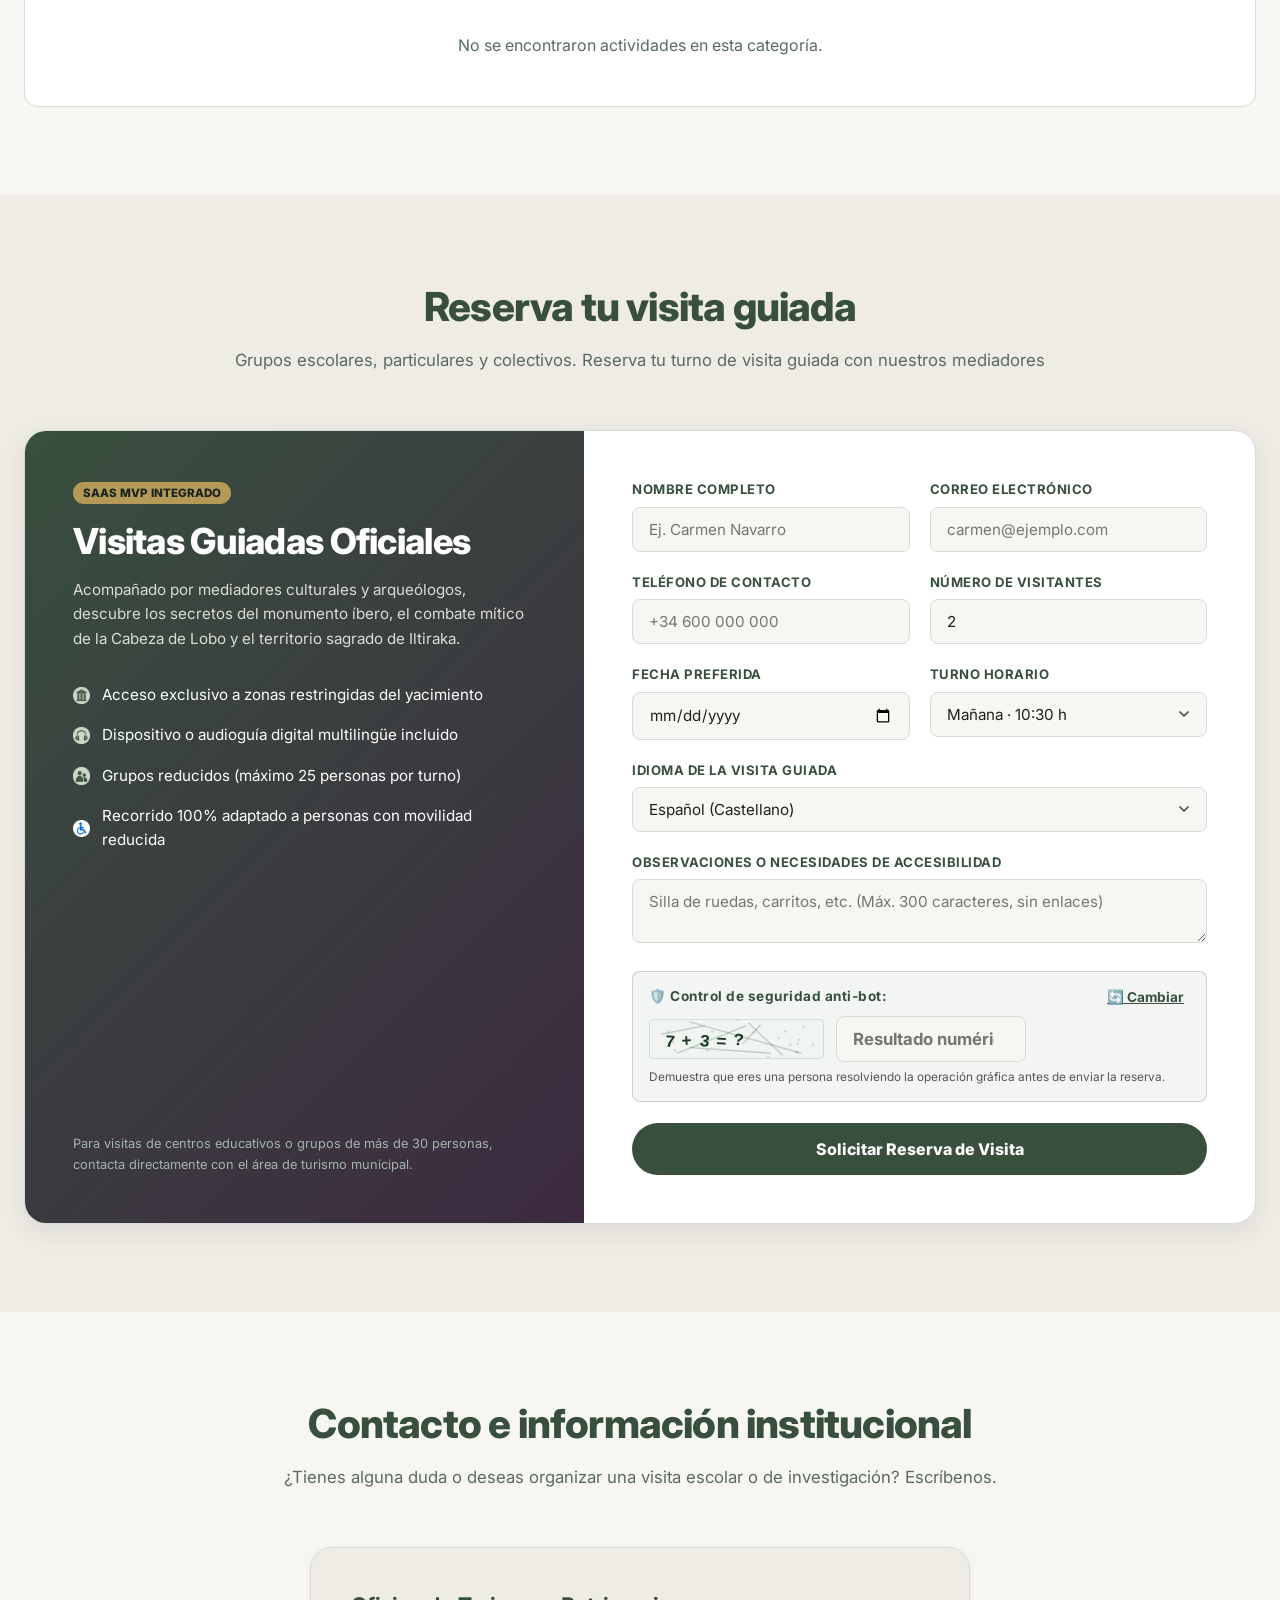
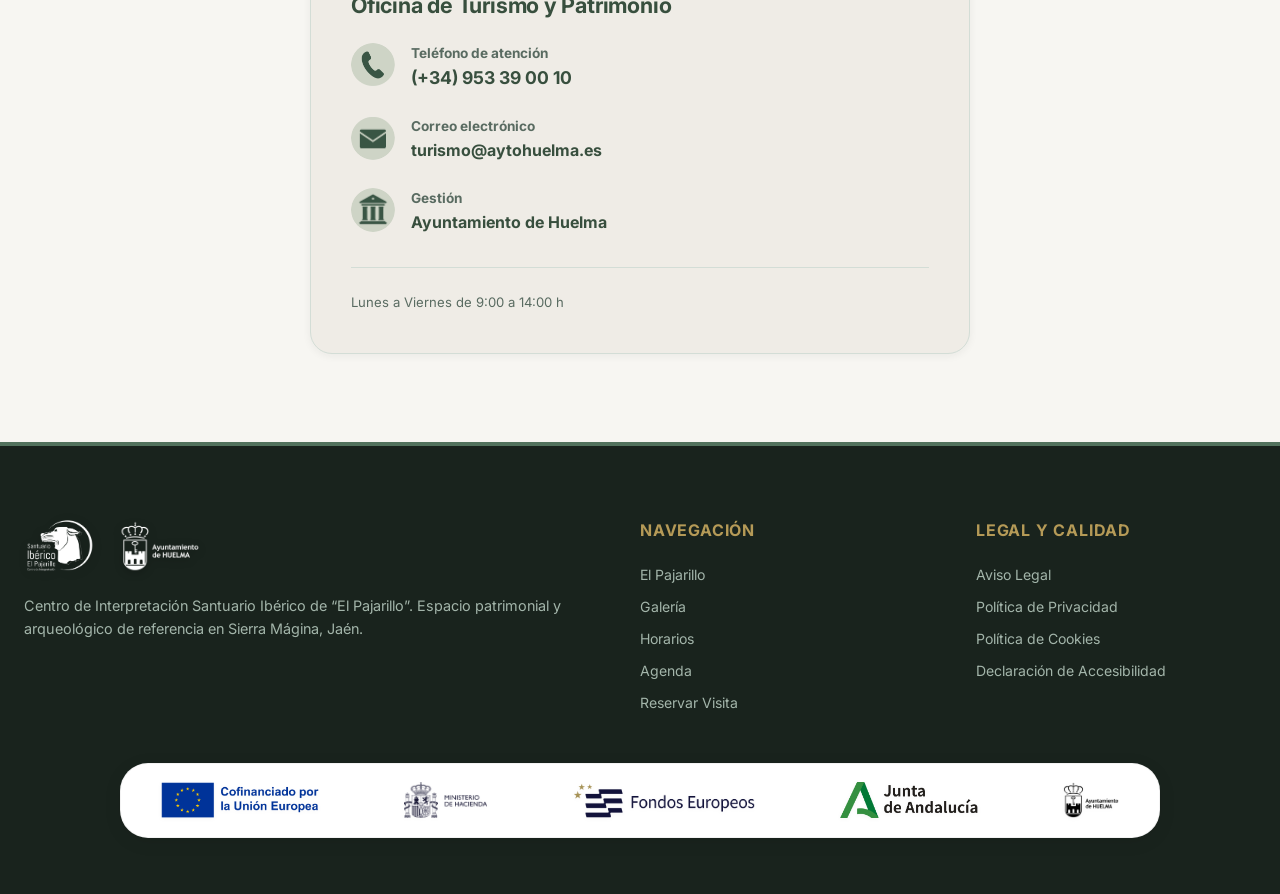
==== commit fee61736: "fix: resolve JS regex bug, restore nested i18n, harden admin permissions & CAPTCHA anti-replay, poli" ====
--- a/index.html
+++ b/index.html
@@ -755,7 +755,7 @@
         <h4 data-i18n="footer.links_title">Navegación</h4>
         <ul class="footer-links">
           <li><a href="#historia" data-i18n="nav.historia">El Pajarillo</a></li>
-          <li><a href="#puntos" data-i18n="nav.puntos">Recorrido</a></li>
+          <li style="display: none;"><a href="#puntos" data-i18n="nav.puntos">Recorrido</a></li>
           <li><a href="#galeria" data-i18n="nav.galeria">Galería</a></li>
           <li><a href="#horarios" data-i18n="nav.horarios">Horarios</a></li>
           <li><a href="#agenda" data-i18n="nav.agenda">Agenda</a></li>
@@ -770,7 +770,7 @@
           <li data-legal-sec="privacidad"><a href="./legal.html#privacidad" data-i18n="footer.privacidad">Política de Privacidad</a></li>
           <li data-legal-sec="cookies"><a href="./legal.html#cookies" data-i18n="footer.cookies">Política de Cookies</a></li>
           <li data-legal-sec="accesibilidad"><a href="./legal.html#accesibilidad" data-i18n="footer.accesibilidad">Declaración de Accesibilidad</a></li>
-          <li data-legal-sec="calidad"><a href="./legal.html#calidad" data-i18n="footer.calidad">Carta de Calidad y Servicios</a></li>
+          <li data-legal-sec="calidad" style="display: none;"><a href="./legal.html#calidad" data-i18n="footer.calidad">Carta de Calidad y Servicios</a></li>
         </ul>
       </div>
     </div>
@@ -870,6 +870,6 @@
   </div>
 
   <!-- Lógica Principal -->
-  <script type="module" src="./js/app.js?v=5.6"></script>
+  <script type="module" src="./js/app.js?v=5.7"></script>
 </body>
 </html>
